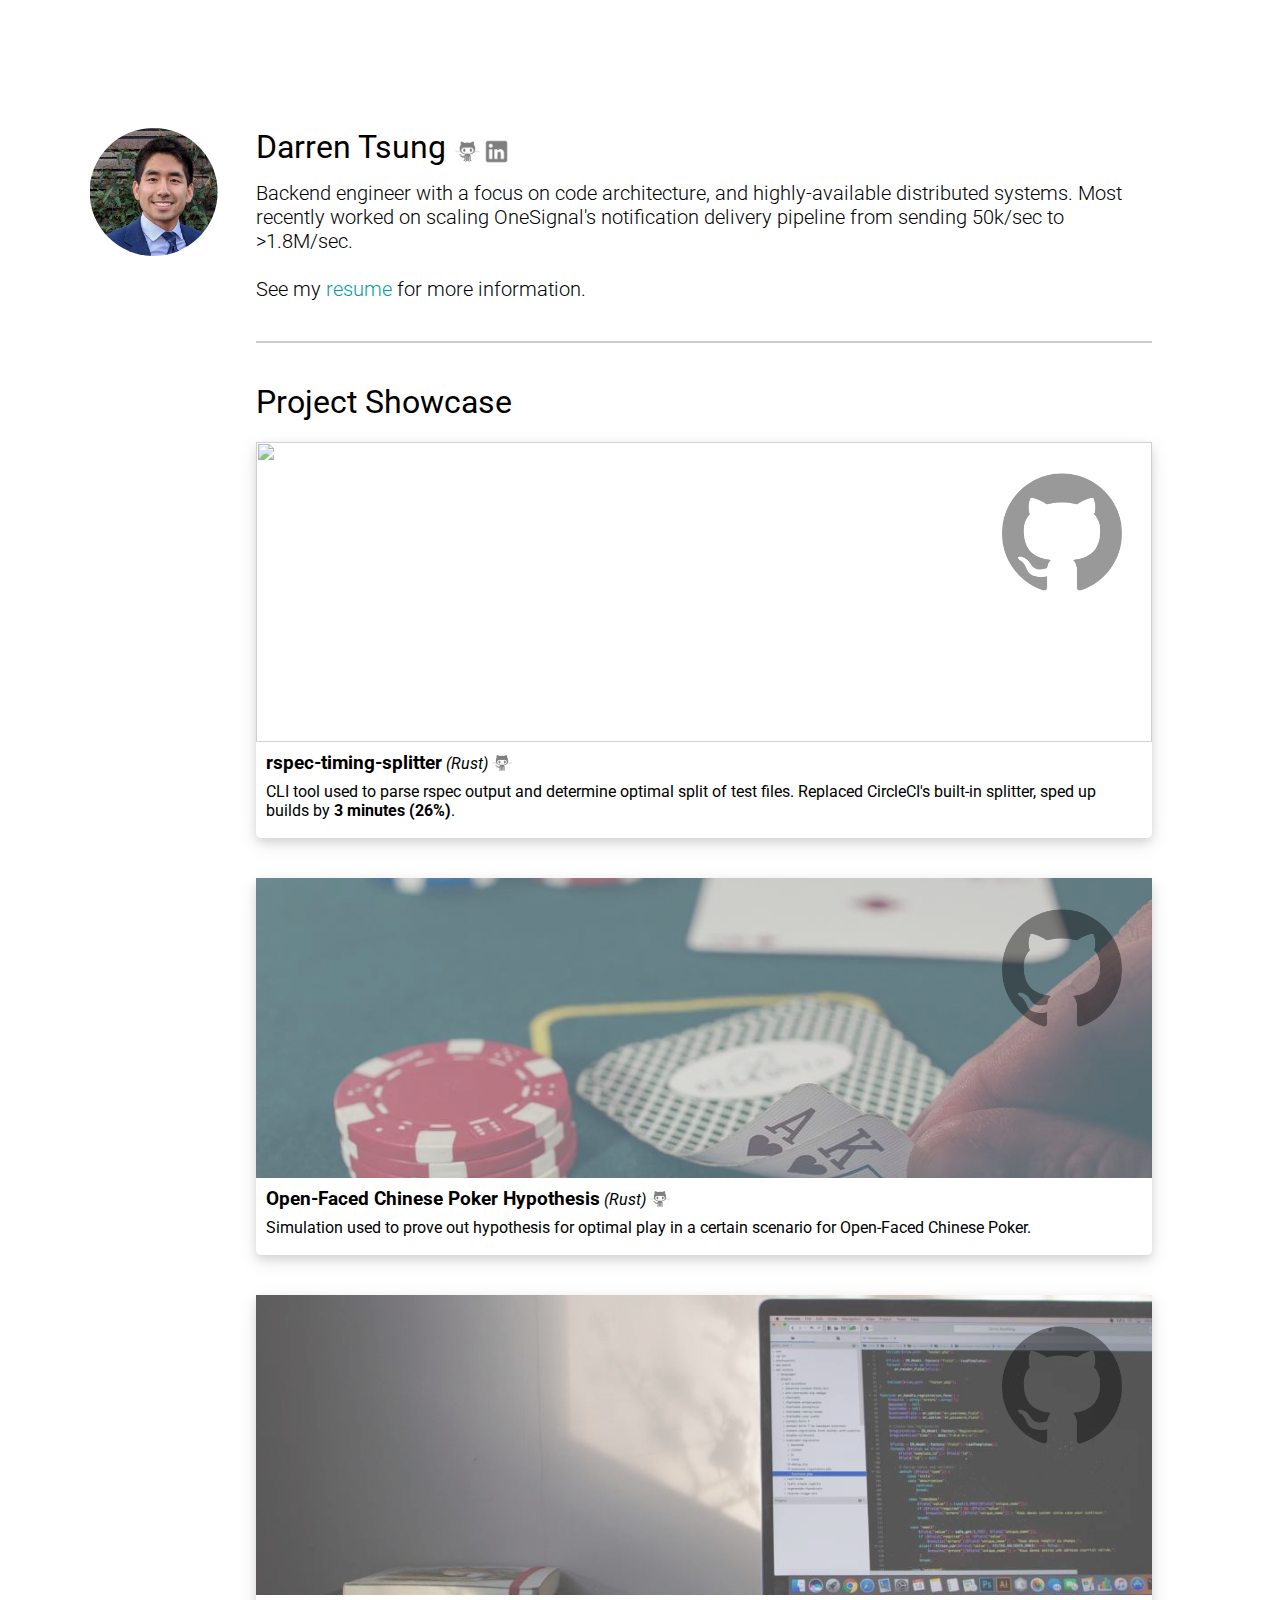
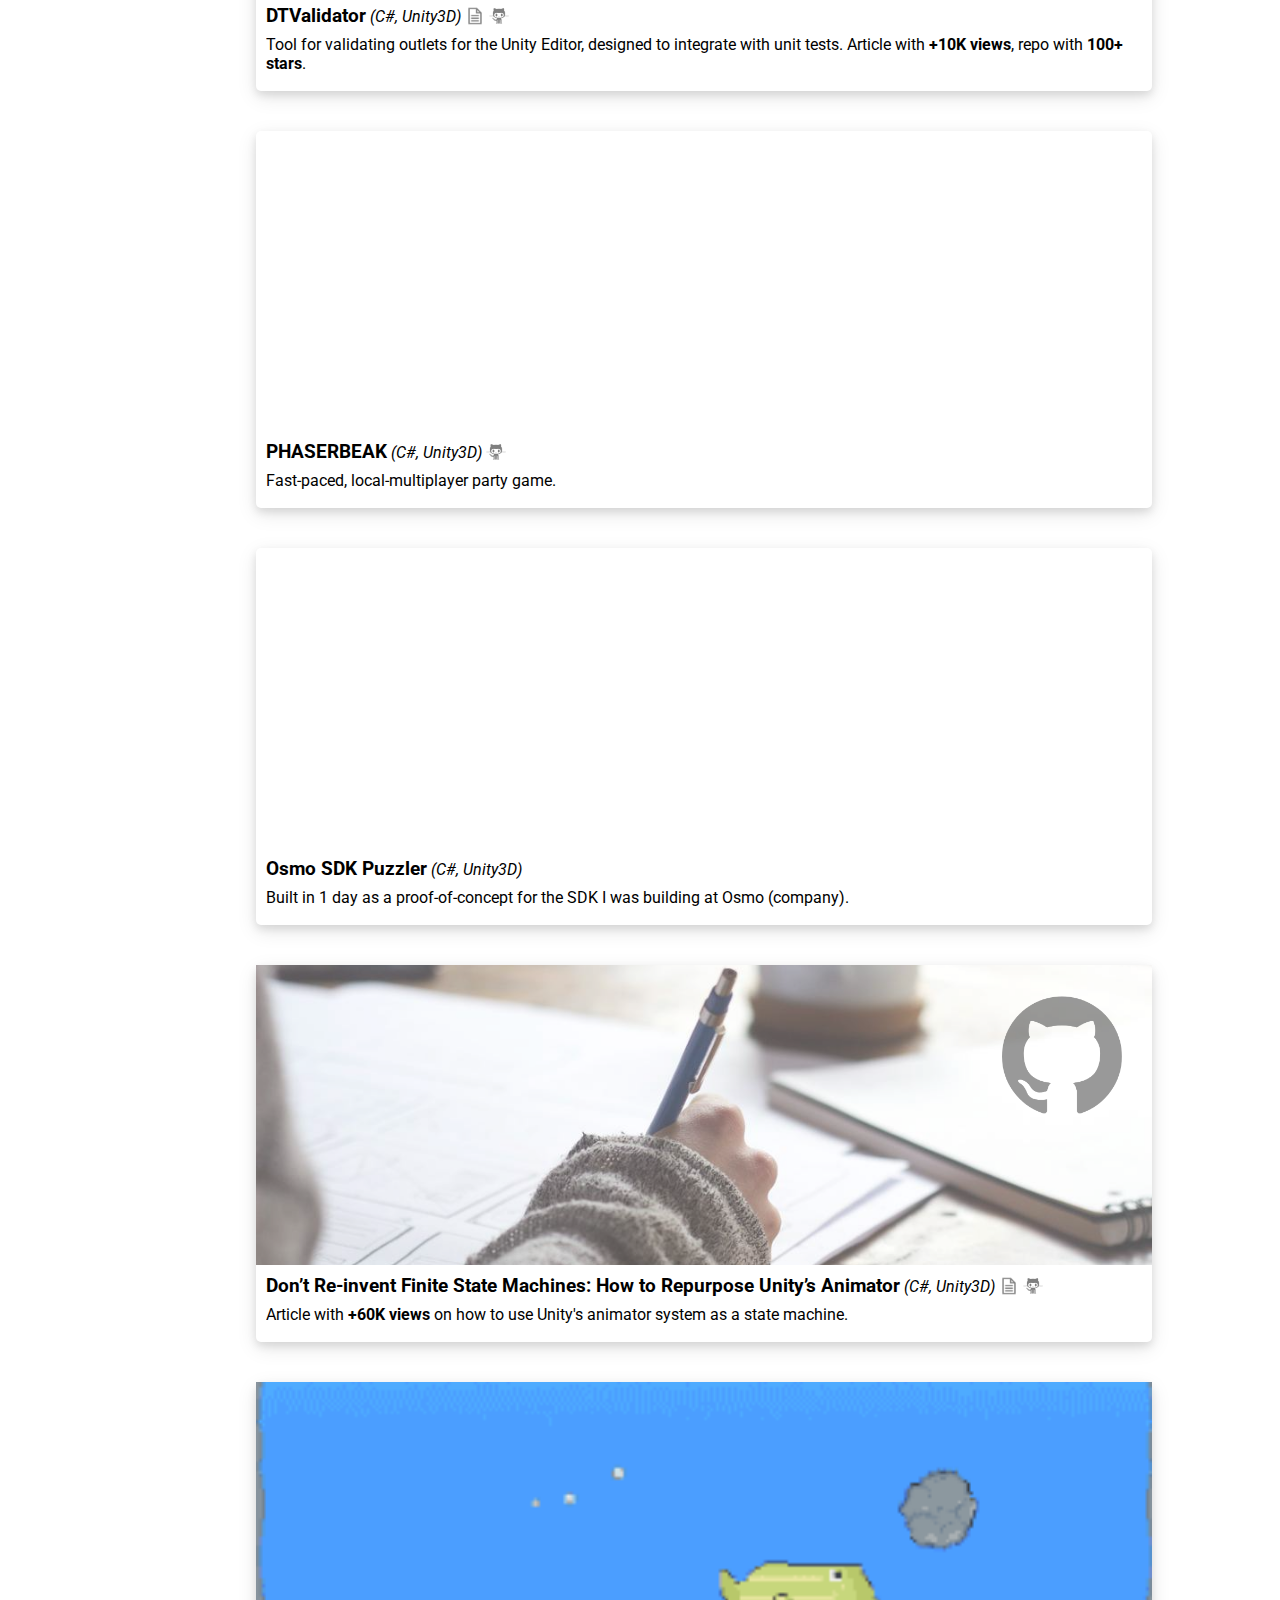
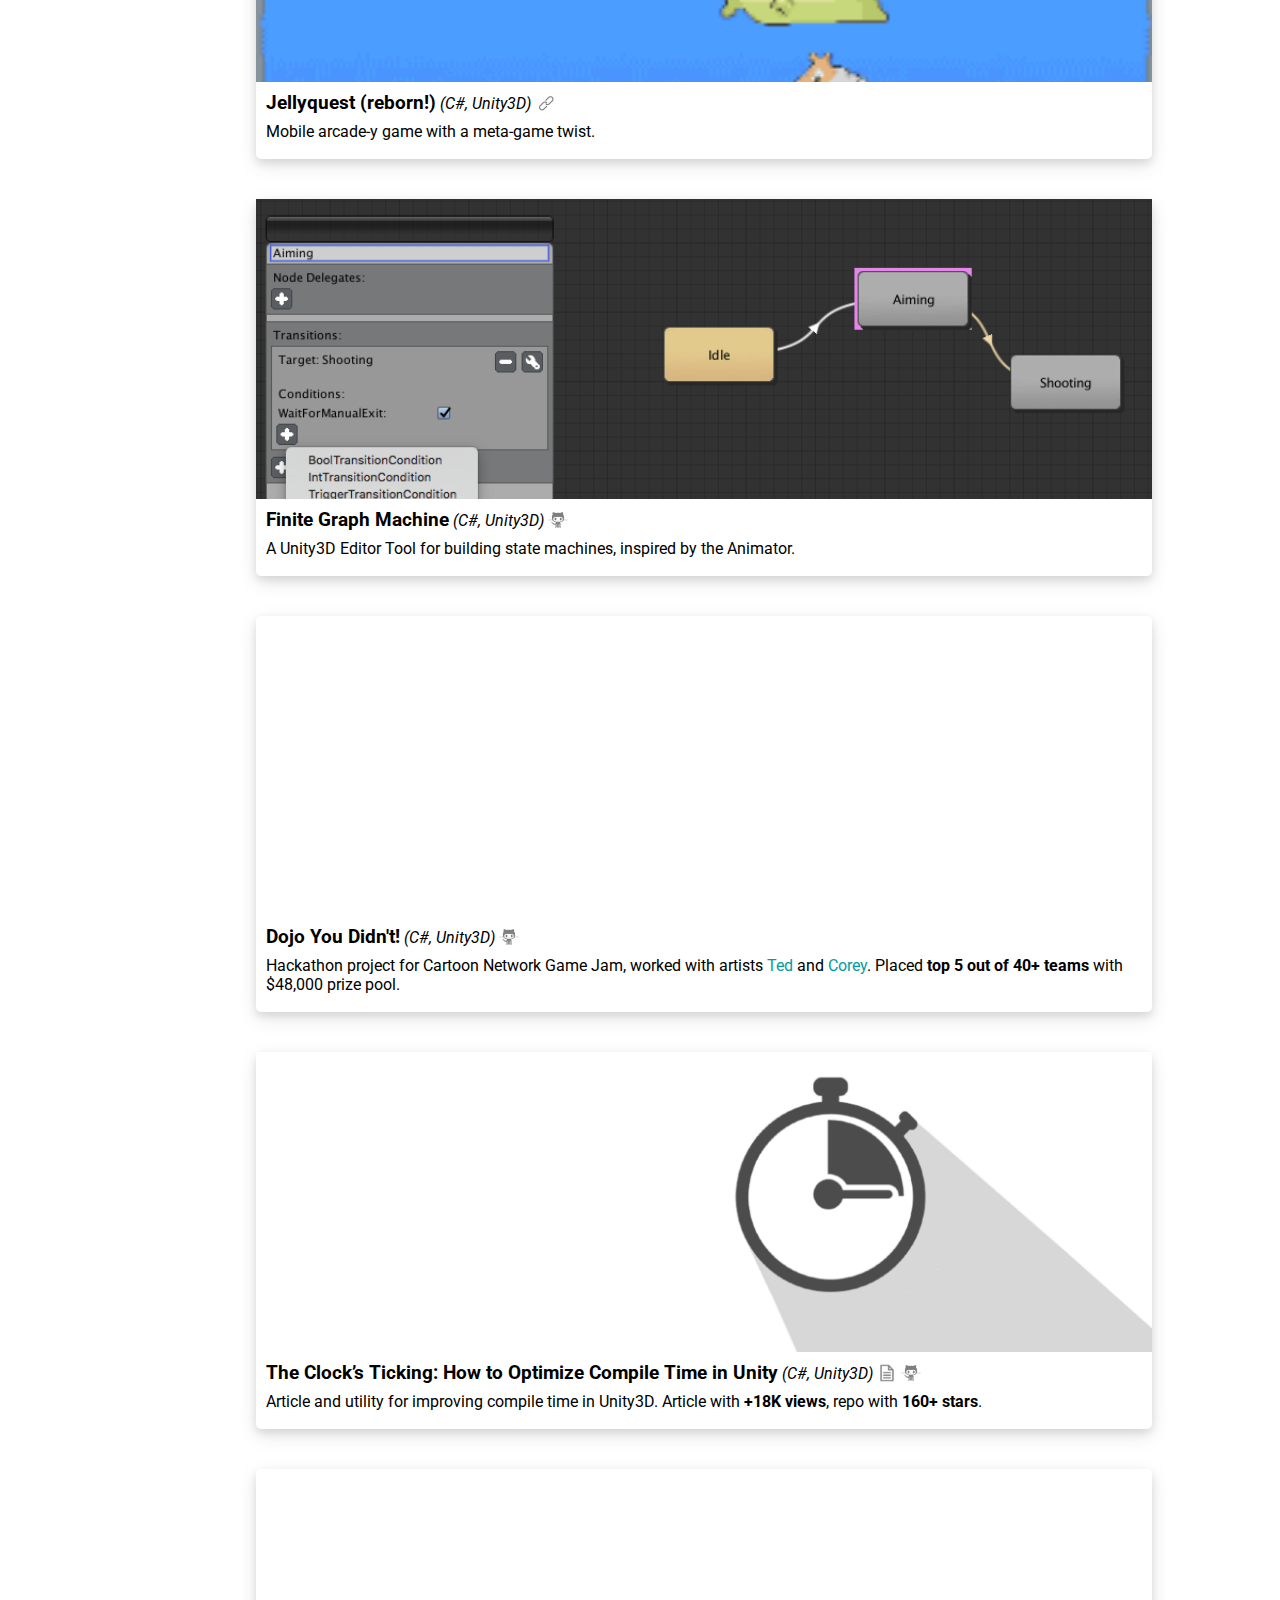
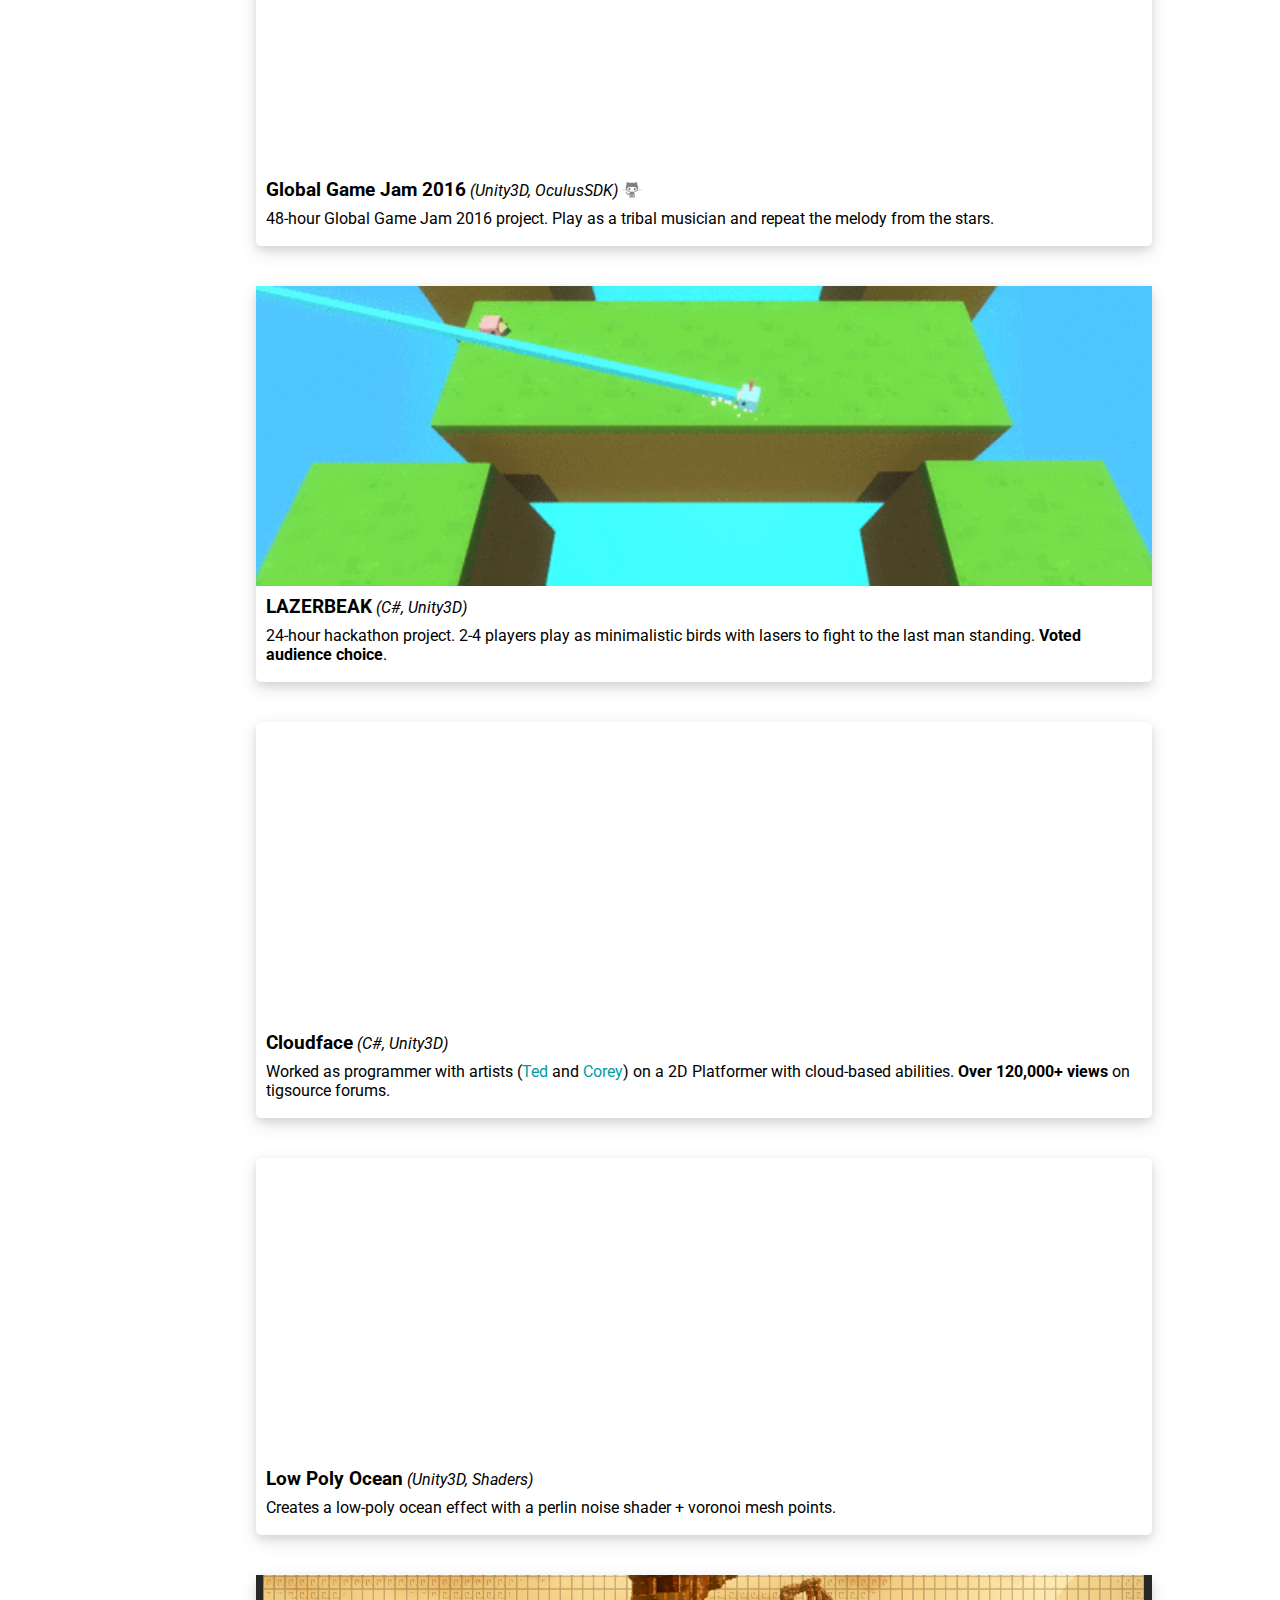
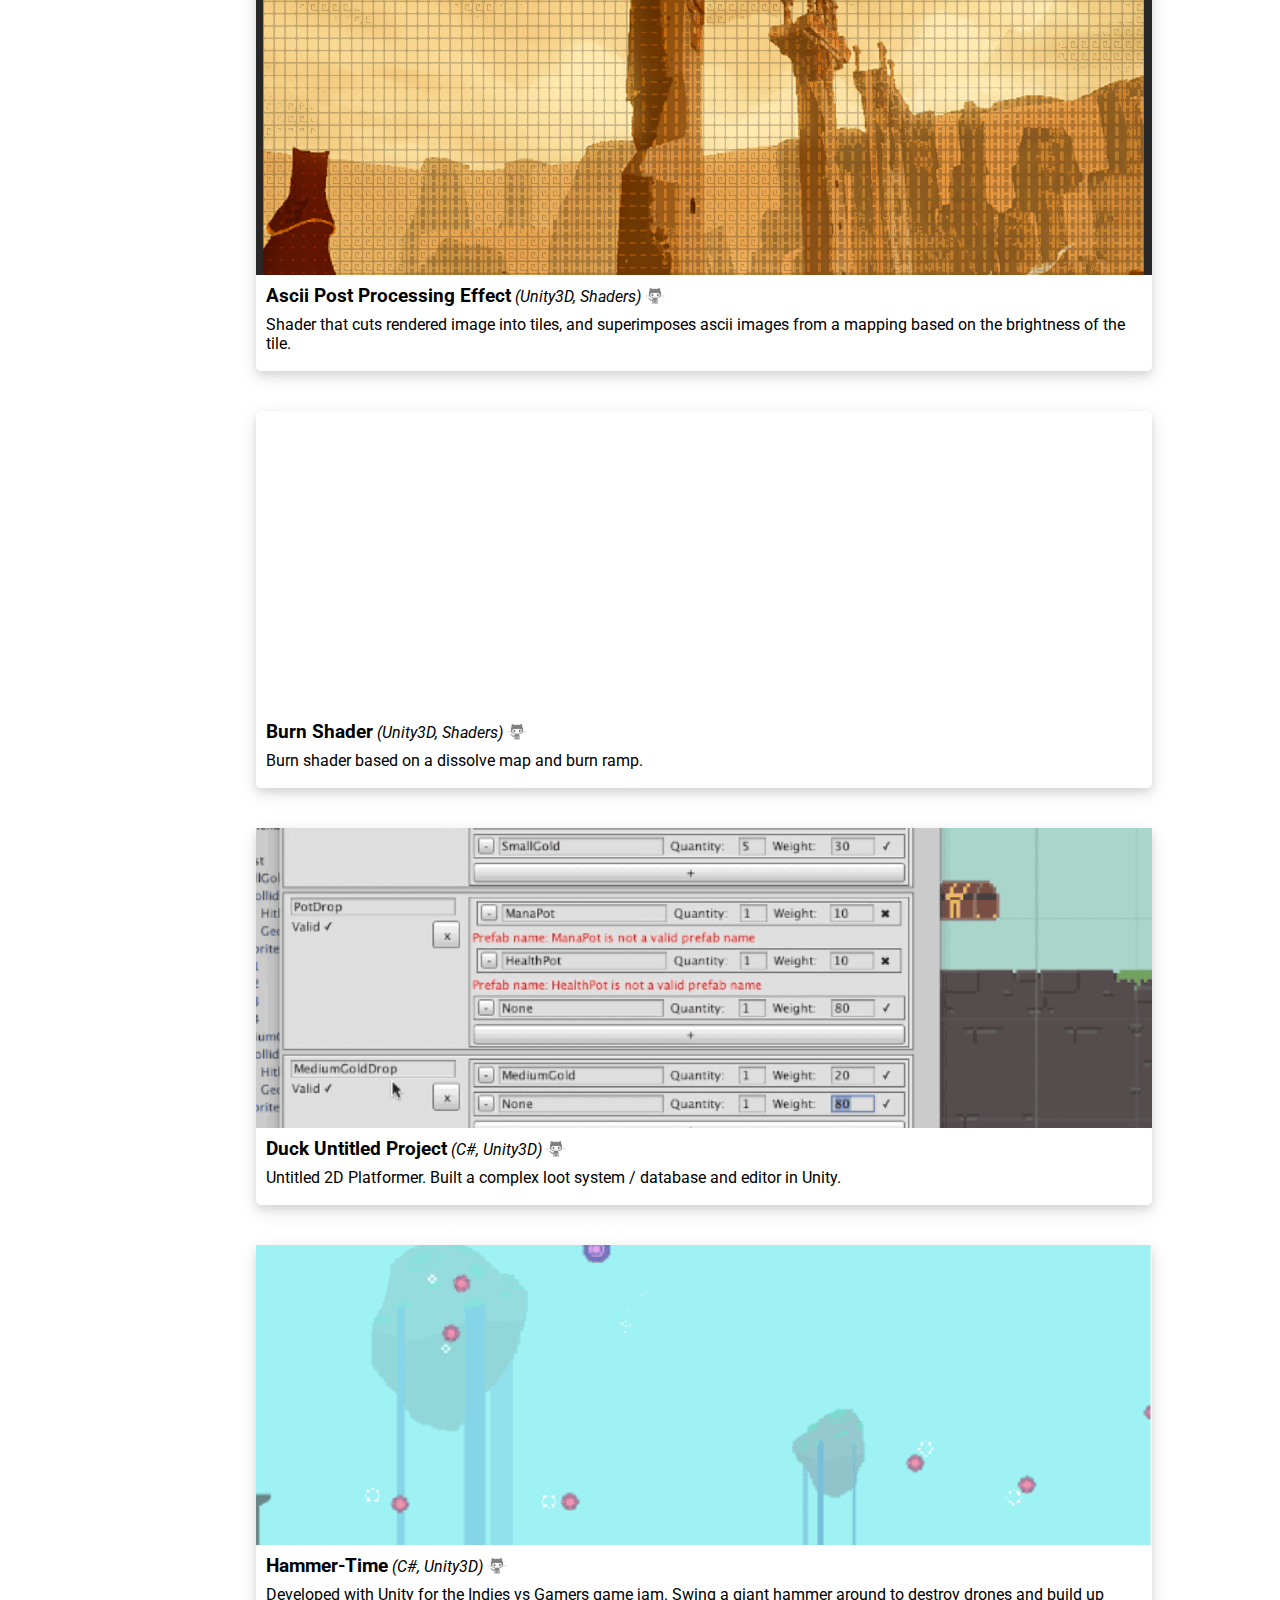
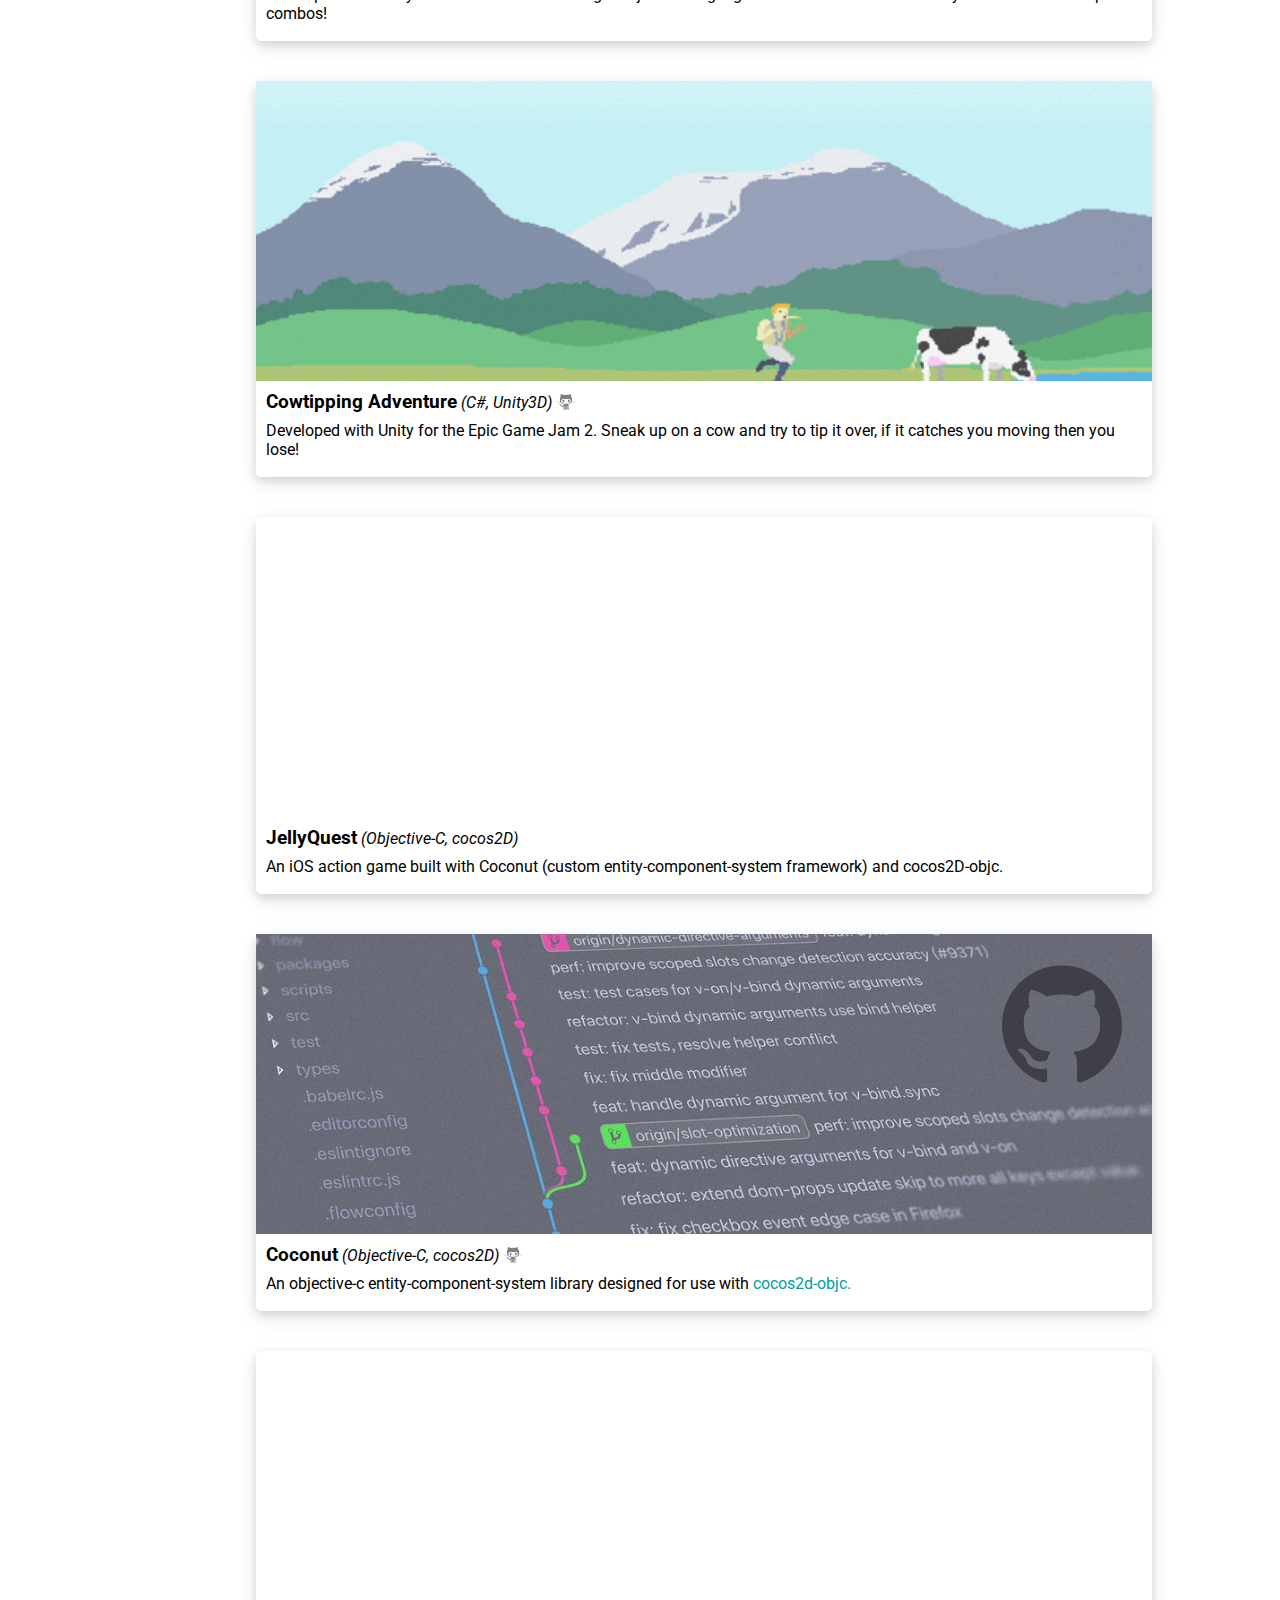
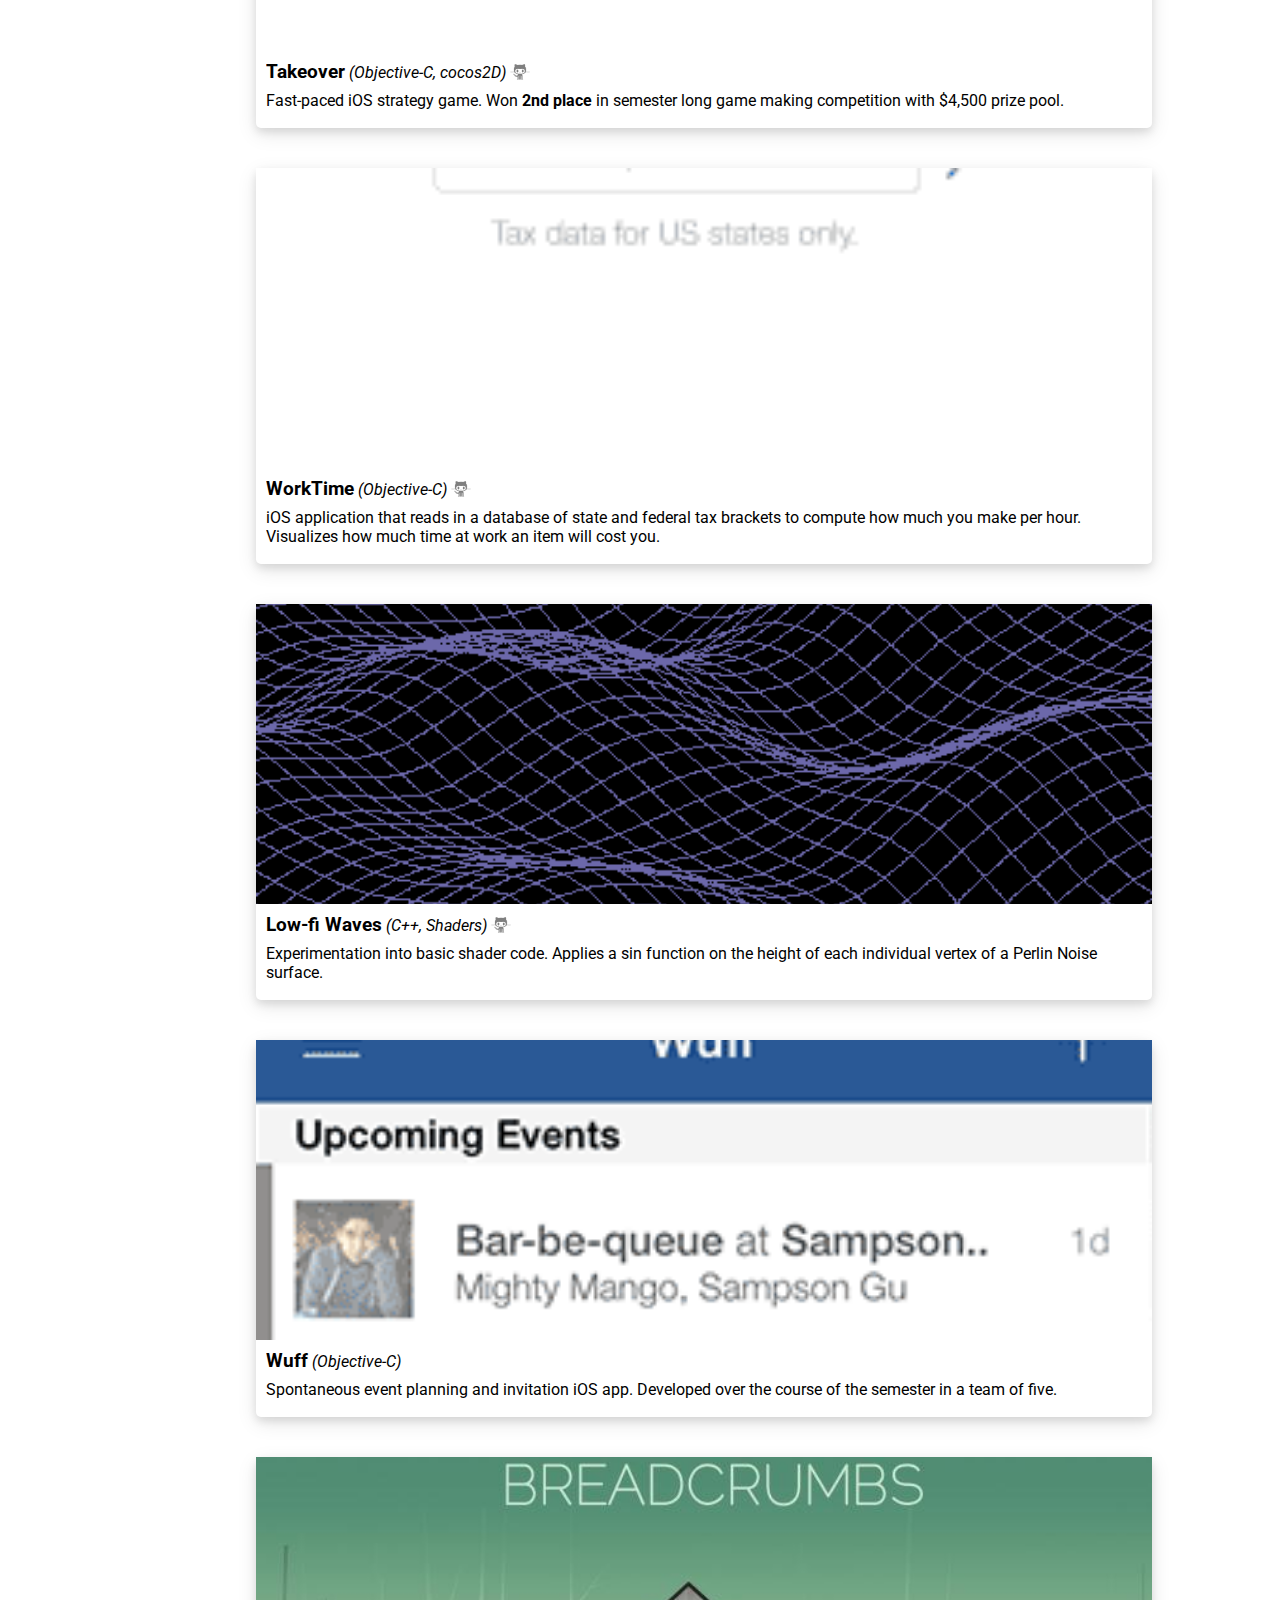
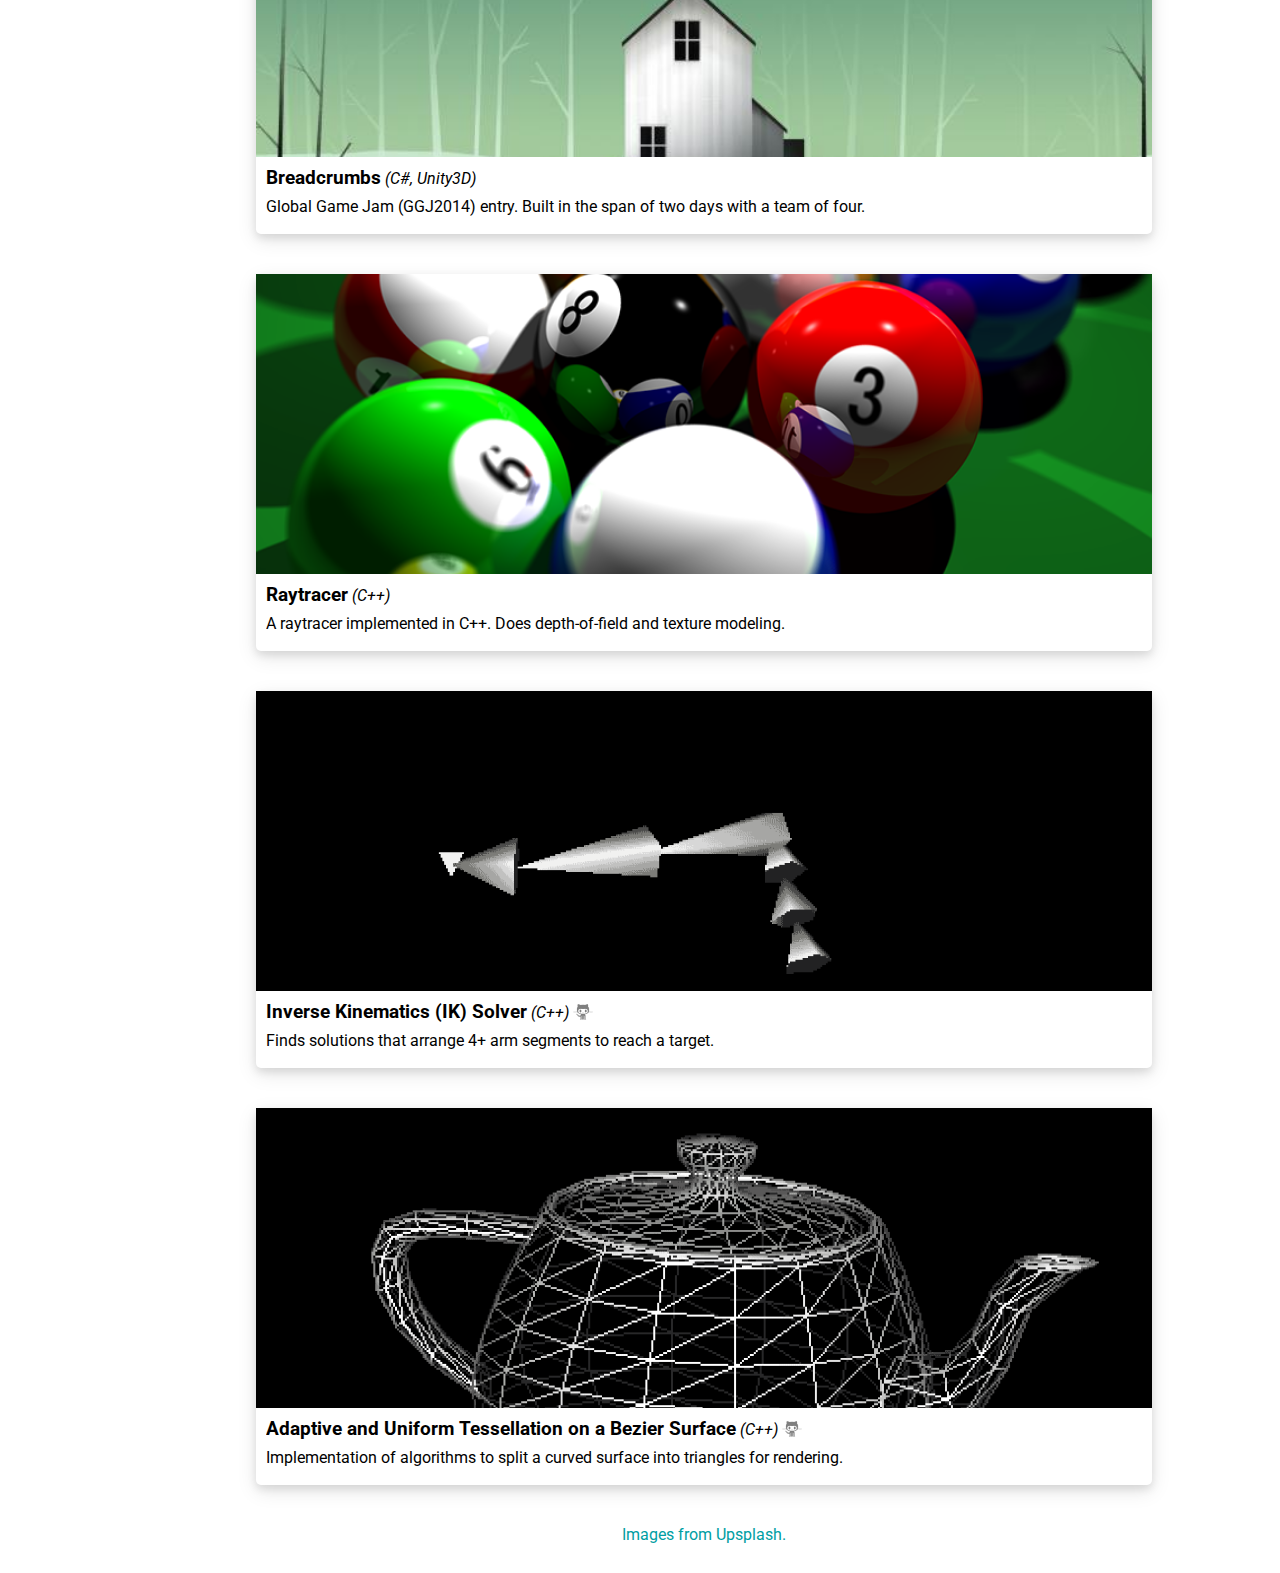
==== index.html @ 0dafdbf2 "Add favicon / tweaks" ====
<!DOCTYPE html>
<html>

<head>
  <title>Darren Tsung</title>
  <link href='http://fonts.googleapis.com/css?family=Roboto:300,400,300italic,500,700' rel='stylesheet' type='text/css'>
  <link href='main.css' rel='stylesheet' type='text/css'>
  <link rel="shortcut icon" type="image/png" href="./favicon.png" />
  <meta name="viewport" content="width=device-width, initial-scale=1">
  <style type="text/css">
    #projects {
      display: flex;
      flex-direction: row;
      flex-wrap: wrap;
      justify-content: space-between;
    }

    #projects li {
      margin-bottom: 40px;
      box-shadow: 0 4px 8px 0 rgba(0, 0, 0, 0.1), 0 6px 20px 0 rgba(0, 0, 0, 0.1);
      border: gray;
      border-radius: 5px;

      width: 48%;
      height: 410px;
    }

    .image {
      overflow: hidden;
      height: 300px;
    }

    .image video {
      height: 100%;
      width: 100%;
      object-fit: cover;
    }

    .image img {
      width: 100%;
      height: 100%;
      object-fit: cover;
    }

    .container {
      margin: 10px;
      height: 100px;
      overflow: hidden;
    }

    .container-title h1,
    h2,
    h3,
    i,
    img {
      display: inline;
      vertical-align: middle;
    }

    /* Hack since I don't understand how multichild selectors work above^ */
    .vertical-align-middle {
      vertical-align: middle;
    }

    #about-me p {
      font-size: 20px;
      margin-top: 15px;
      margin-bottom: 40px;
      font-weight: 300;
    }

    #about-me h1 {
      margin-right: 5px;
    }

    #about-me {
      border-bottom: 2px solid rgba(0, 0, 0, 0.2);
      margin-bottom: 40px;
    }

    .icon img {
      vertical-align: middle;
      height: 20px;
      transition: all 0.5s ease 0s;
      opacity: 0.5;
    }

    .icon img:hover {
      opacity: 0.8;
    }

    #attribution {
      height: 3em;
      text-align: center;
    }

    .upsplash-container {
      position: relative;
      height: 300px;
    }

    .upsplash {
      opacity: 0.7;
    }

    .upsplash-overlay {
      position: absolute;
      top: 30px;
      right: 30px;
      width: 120px;
      height: 120px;
      opacity: 0.4;
      background: url("./img/upsplash/overlay.png");
      background-size: cover;
    }

    @media screen and (max-width: 1300px) {
      #projects li {
        width: 100%;
        height: auto;
      }

      .container {
        height: auto;
        overflow: auto;
      }
    }
  </style>
</head>

<body>
  <script src="sidebar.js"></script>
</body>

<div class="center">
  <div id="about-me">
    <div class="container-title">
      <h1>Darren Tsung</h1>
      <a class="vertical-align-middle social-image" href="https://github.com/DarrenTsung"><img
          src="./img/social/github.png" alt="Github"></a>
      <a class="vertical-align-middle social-image" href="https://www.linkedin.com/in/dtsung/"><img
          src="./img/social/linkedin.png" alt="Linkedin"></a>
    </div>
    <p>
      Backend engineer with a focus on code architecture, and highly-available distributed systems. Most recently worked
      on
      scaling OneSignal's notification delivery pipeline from sending 50k/sec to >1.8M/sec.

      <br><br>
      See my <a href="res/darrentsung_resume.pdf">resume</a> for more information.
    </p>
  </div>
  <h1>Project Showcase</h1>
  <ul id="projects">
    <li>
      <div class="image">
        <div class="upsplash-container">
          <img class="upsplash" src="./img/upsplash/ruby-code.jpg">
          <div class="upsplash-overlay"></div>
        </div>
      </div>
      <div class="container">
        <div class="container-title">
          <h3>rspec-timing-splitter</h3>
          <i>(Rust)</i>
          <a class="icon" href="https://github.com/DarrenTsung/rspec-timing-splitter"><img
              src="./img/social/github.png"></a>
        </div>
        <p>
          CLI tool used to parse rspec output and determine optimal split of test files. Replaced
          CircleCI's built-in splitter, sped up builds by <b>3 minutes (26%)</b>.
        </p>
      </div>
    </li>
    <li>
      <div class="image">
        <div class="upsplash-container">
          <img class="upsplash" src="./img/upsplash/poker.jpg">
          <div class="upsplash-overlay"></div>
        </div>
      </div>
      <div class="container">
        <div class="container-title">
          <h3>Open-Faced Chinese Poker Hypothesis</h3>
          <i>(Rust)</i>
          <a class="icon" href="https://github.com/DarrenTsung/open-face-chinese-poker-full-house-hypothesis"><img
              src="./img/social/github.png"></a>
        </div>
        <p>
          Simulation used to prove out hypothesis for optimal play in a certain scenario for Open-Faced Chinese
          Poker.
        </p>
      </div>
    </li>
    <li>
      <div class="image">
        <div class="upsplash-container">
          <img class="upsplash" src="./img/upsplash/validator.jpg">
          <div class="upsplash-overlay"></div>
        </div>
      </div>
      <div class="container">
        <div class="container-title">
          <h3>DTValidator</h3>
          <i>(C#, Unity3D)</i>
          <a class="icon"
            href="https://medium.com/the-unity-developers-handbook/goodbye-missingreferenceexceptions-hello-automated-validation-in-unity-38bbb2fc7a1a"><img
              src="./img/icons/article.png"></a>
          <a class="icon" href="https://github.com/DarrenTsung/DTValidator"><img src="./img/social/github.png"></a>
        </div>
        <p>
          Tool for validating outlets for the Unity Editor, designed to integrate with unit tests. Article with
          <b>+10K
            views</b>, repo with <b>100+ stars</b>.
        </p>
      </div>
    </li>
    <li>
      <div class="image">
        <video loop="" muted="" webkit-playsinline="" autoplay=""
          poster="https://thumbs.gfycat.com/DesertedConcreteAlbacoretuna-mobile.jpg">Your
          browser does not
          support HTML5 video.
          <source src="https://thumbs.gfycat.com/DesertedConcreteAlbacoretuna-mobile.mp4" type="video/mp4"></video>
      </div>
      <div class="container">
        <div class="container-title">
          <h3>PHASERBEAK</h3>
          <i>(C#, Unity3D)</i>
          <a class="icon" href="https://github.com/DarrenTsung/laserbeak"><img src="./img/social/github.png"></a>
        </div>
        <p>
          Fast-paced, local-multiplayer party game.
        </p>
      </div>
    </li>
    <li>
      <div class="image">
        <video loop="" muted="" webkit-playsinline="" autoplay=""
          poster="https://thumbs.gfycat.com/LeanTestyAnnelida-mobile.jpg">Your browser does not
          support HTML5 video.
          <source src="https://thumbs.gfycat.com/LeanTestyAnnelida-mobile.mp4" type="video/mp4"></video>
      </div>
      <div class="container">
        <div class="container-title">
          <h3>Osmo SDK Puzzler</h3> <i>(C#, Unity3D)</i>
        </div>
        <p>
          Built in 1 day as a proof-of-concept for the SDK I was building at Osmo (company).
        </p>
      </div>
    </li>
    <li>
      <div class="image">
        <div class="upsplash-container">
          <img class="upsplash" src="./img/upsplash/finite-state-machines.jpg">
          <div class="upsplash-overlay"></div>
        </div>
      </div>
      <div class="container">
        <div class="container-title">
          <h3>Don’t Re-invent Finite State Machines: How to Repurpose Unity’s Animator</h3>
          <i>(C#, Unity3D)</i>
          <a class="icon"
            href="https://medium.com/the-unity-developers-handbook/dont-re-invent-finite-state-machines-how-to-repurpose-unity-s-animator-7c6c421e5785#.3s2tj6yo2"><img
              src="./img/icons/article.png"></a>
          <a class="icon" href="https://github.com/DarrenTsung/DTAnimatorStateMachine"><img
              src="./img/social/github.png"></a>
        </div>
        <p>
          Article with <b>+60K views</b> on how to use Unity's animator system as a state machine.
        </p>
      </div>
    </li>
    <li>
      <div class="image">
        <img src="./img/PufferReef-DodgingPuffers.gif" alt="Puffer Reef - Level Beginning" height=300px>
      </div>
      <div class="container">
        <div class="container-title">
          <h3>Jellyquest (reborn!)</h3>
          <i>(C#, Unity3D)</i>
          <a class="icon" href="https://forums.tigsource.com/index.php?topic=56606.0"><img
              src="./img/icons/link.png"></a>
        </div>
        <p>
          Mobile arcade-y game with a meta-game twist.
        </p>
      </div>
    </li>
    <li>
      <div class="image">
        <img src="./img/finite-graph-machine.png" alt="Finite Graph Machine">
      </div>
      <div class="container">
        <div class="container-title">
          <h3>Finite Graph Machine</h3>
          <i>(C#, Unity3D)</i>
          <a class="icon" href="https://github.com/DarrenTsung/finite-graph-machine"><img
              src="./img/social/github.png"></a>
        </div>
        <p>
          A Unity3D Editor Tool for building state machines, inspired by the Animator.
        </p>
      </div>
    </li>
    <li>
      <div class="image">
        <video loop="" muted="" webkit-playsinline="" autoplay=""
          poster="https://thumbs.gfycat.com/DesertedMiserlyCrane-mobile.jpg">Your browser does not support HTML5 video.
          <source src="https://thumbs.gfycat.com/DesertedMiserlyCrane-mobile.mp4" type="video/mp4"></video>
      </div>
      <div class="container">
        <div class="container-title">
          <h3>Dojo You Didn't!</h3>
          <i>(C#, Unity3D)</i>
          <a class="icon" href="https://github.com/DarrenTsung/cartoon-network-game-jam"><img
              src="./img/social/github.png"></a>
        </div>
        <p>
          Hackathon project for Cartoon Network Game Jam, worked with artists <a
            href="https://twitter.com/Tedwilson79">Ted</a> and <a href="https://twitter.com/siskavard">Corey</a>.
          Placed <b>top 5 out of 40+ teams</b> with $48,000 prize pool.
        </p>
      </div>
    </li>
    <li>
      <div class="image">
        <img class="upsplash" src="./img/compile-time-header.png">
      </div>
      <div class="container">
        <div class="container-title">
          <h3>The Clock’s Ticking: How to Optimize Compile Time in Unity</h3>
          <i>(C#, Unity3D)</i>
          <a class="icon"
            href="https://medium.com/the-unity-developers-handbook/the-clocks-ticking-how-to-optimize-compile-time-in-unity-45d1f200572b#.nfgr5620b"><img
              src="./img/icons/article.png"></a>
          <a class="icon" href="https://github.com/DarrenTsung/compile-time-tracker"><img
              src="./img/social/github.png"></a>
        </div>
        <p>
          Article and utility for improving compile time in Unity3D. Article with <b>+18K views</b>, repo with
          <b>160+
            stars</b>.
        </p>
      </div>
    </li>
    <li>
      <div class="image">
        <video loop="" muted="" webkit-playsinline="" autoplay=""
          poster="https://thumbs.gfycat.com/ImmaculatePettyClownanemonefish-mobile.jpg">Your browser does not support
          HTML5 video.
          <img src="./img/GGJ2016_VR_Gameplay1.gif" alt="GGJ2016 Gameplay 1">
      </div>
      <div class="container">
        <div class="container-title">
          <h3>Global Game Jam 2016</h3>
          <i>(Unity3D, OculusSDK)</i>
          <a class="icon" href="https://github.com/DarrenTsung/GGJ2016"><img src="./img/social/github.png"></a>
        </div>
        <p>
          48-hour Global Game Jam 2016 project. Play as a tribal musician and repeat the melody from the stars.
        </p>
      </div>
    </li>
    <li>
      <div class="image">
        <img src="./img/LAZERBEAK-demo-gameplay-gif-1.gif" alt="LAZERBEAK demo gameplay gif 1">
      </div>
      <div class="container">
        <div class="container-title">
          <h3>LAZERBEAK</h3>
          <i>(C#, Unity3D)</i>
        </div>
        <p>
          24-hour hackathon project. 2-4 players play as minimalistic birds with lasers to fight to the last man
          standing. <b>Voted audience choice</b>.
        </p>
      </div>
    </li>
    <li>
      <div class="image">
        <video loop="" muted="" webkit-playsinline="" autoplay=""
          poster="https://thumbs.gfycat.com/ScarceCommonFlicker-mobile.jpg">Your browser does not support HTML5 video.
          <source src="https://thumbs.gfycat.com/ScarceCommonFlicker-mobile.mp4" type="video/mp4"></video>
      </div>
      <div class="container">
        <div class="container-title">
          <h3>Cloudface</h3>
          <i>(C#, Unity3D)</i>
        </div>
        <p>
          Worked as programmer with artists (<a href="https://twitter.com/Tedwilson79">Ted</a> and <a
            href="https://twitter.com/siskavard">Corey</a>) on a 2D Platformer with cloud-based abilities. <b>Over
            120,000+ views</b> on tigsource forums.
        </p>
      </div>
    </li>
    <li>
      <div class="image">
        <video loop="" muted="" webkit-playsinline="" autoplay=""
          poster="https://thumbs.gfycat.com/VioletIncredibleCaracal-mobile.jpg">Your browser does not support HTML5
          video.
          <source src="https://thumbs.gfycat.com/VioletIncredibleCaracal-mobile.mp4" type="video/mp4"></video>
      </div>
      <div class="container">
        <div class="container-title">
          <h3>Low Poly Ocean</h3>
          <i>(Unity3D, Shaders)</i>
        </div>
        <p>
          Creates a low-poly ocean effect with a perlin noise shader + voronoi mesh points.
        </p>
      </div>
    </li>
    <li>
      <div class="image">
        <img src="./img/ascii-post-processing-effect.png" alt="Ascii Post Processing Effect">
      </div>
      <div class="container">
        <div class="container-title">
          <h3>Ascii Post Processing Effect</h3>
          <i>(Unity3D, Shaders)</i>
          <a class="icon" href="https://github.com/DarrenTsung/unity-ascii-post-processing-effect"><img
              src="./img/social/github.png"></a>
        </div>
        <p>
          Shader that cuts rendered image into tiles, and superimposes ascii images
          from a mapping based on the brightness of the tile.
        </p>
      </div>
    </li>
    <li>
      <div class="image">
        <video loop="" muted="" webkit-playsinline="" autoplay=""
          poster="https://thumbs.gfycat.com/DarkGlossyAntelope-mobile.jpg">Your browser does not support HTML5 video.
          <source src="https://thumbs.gfycat.com/DarkGlossyAntelope-mobile.mp4" type="video/mp4"></video>
      </div>
      <div class="container">
        <div class="container-title">
          <h3>Burn Shader</h3>
          <i>(Unity3D, Shaders)</i>
          <a class="icon" href="https://github.com/DarrenTsung/unity-burn-shader"><img
              src="./img/social/github.png"></a>
        </div>
        <p>
          Burn shader based on a dissolve map and burn ramp.
        </p>
      </div>
    </li>
    <li>
      <div class="image">
        <img src="./img/duck-project-loot-system.gif" alt="Duck Project Loot System Gif">
      </div>
      <div class="container">
        <div class="container-title">
          <h3>Duck Untitled Project</h3>
          <i>(C#, Unity3D)</i>
          <a class="icon" href="https://github.com/DarrenTsung/duckproject"><img src="./img/social/github.png"></a>
        </div>
        <p>
          Untitled 2D Platformer. Built a complex loot system / database and editor in Unity.
        </p>
      </div>
    </li>
    <li>
      <div class="image">
        <img width="600" height="336" src="./img/hammer-time-gameplay-gif-2.gif" alt="Hammer-Time gameplay gif 1">
      </div>
      <div class="container">
        <div class="container-title">
          <h3>Hammer-Time</h3>
          <i>(C#, Unity3D)</i>
          <a class="icon" href="https://github.com/DarrenTsung/indies-vs-gamers"><img src="./img/social/github.png"></a>
        </div>
        <p>
          Developed with Unity for the Indies vs Gamers game jam. Swing a giant hammer
          around to destroy drones and build up combos!
        </p>
      </div>
    </li>
    <li>
      <div class="image">
        <img src="./img/cowtipping-adventure-gif-1.gif" alt="Cowtipping Adventure gameplay gif 1">
      </div>
      <div class="container">
        <div class="container-title">
          <h3>Cowtipping Adventure</h3>
          <i>(C#, Unity3D)</i>
          <a class="icon" href="https://github.com/DarrenTsung/epic-game-jam-2"><img src="./img/social/github.png"></a>
        </div>
        <p>
          Developed with Unity for the Epic Game Jam 2. Sneak up on a cow and try to tip it over, if it catches you
          moving then you lose!
        </p>
      </div>
    </li>
    <li>
      <div class="image">
        <video loop="" muted="" webkit-playsinline="" autoplay=""
          poster="https://thumbs.gfycat.com/GiantFittingJapanesebeetle-mobile.jpg">Your browser does not support
          HTML5
          video.
          <source src="https://thumbs.gfycat.com/GiantFittingJapanesebeetle-mobile.mp4" type="video/mp4"></video>
      </div>
      <div class="container">
        <div class="container-title">
          <h3>JellyQuest</h3>
          <i>(Objective-C, cocos2D)</i>
        </div>
        <p>
          An iOS action game built with Coconut (custom entity-component-system framework) and cocos2D-objc.
        </p>
      </div>
    </li>
    <li>
      <div class="image">
        <div class="upsplash-container">
          <img class="upsplash" src="./img/upsplash/coconut.jpg">
          <div class="upsplash-overlay"></div>
        </div>
      </div>
      <div class="container">
        <div class="container-title">
          <h3>Coconut</h3>
          <i>(Objective-C, cocos2D)</i>
          <a class="icon" href="https://github.com/DarrenTsung/Coconut"><img src="./img/social/github.png"></a>
        </div>
        <p>
          An objective-c entity-component-system library designed for use with <a
            href="http://www.cocos2d.org/#cocos2dobjc">cocos2d-objc.</a>
        </p>
      </div>
    </li>
    <li>
      <div class="image">
        <video loop="" muted="" webkit-playsinline="" autoplay=""
          poster="https://thumbs.gfycat.com/ImprobableCoolHorse-mobile.jpg">Your browser does not support HTML5
          video.
          <source src="https://thumbs.gfycat.com/ImprobableCoolHorse-mobile.mp4" type="video/mp4"></video>
      </div>
      <div class="container">
        <div class="container-title">
          <h3>Takeover</h3>
          <i>(Objective-C, cocos2D)</i>
          <a class="icon" href="https://github.com/DarrenTsung/take-over"><img src="./img/social/github.png"></a>
        </div>
        <p>
          Fast-paced iOS strategy game. Won <b>2nd place</b> in semester long game making competition with $4,500
          prize pool.
        </p>
      </div>
    </li>
    <li>
      <div class="image">
        <img src="./img/worktime-gif-1-resized.gif" alt="Worktime gif 1">
      </div>
      <div class="container">
        <div class="container-title">
          <h3>WorkTime</h3>
          <i>(Objective-C)</i>
          <a class="icon" href="https://github.com/DarrenTsung/WorkTime"><img src="./img/social/github.png"></a>
        </div>
        <p>
          iOS application that reads in a database of state and federal tax brackets to compute how much you make
          per
          hour. Visualizes how much time at work an item will cost you.
        </p>
      </div>
    </li>
    <li>
      <div class="image">
        <img src="./img/perlin-noise-gif-1.gif" alt="Perlin-noise gif 1">
      </div>
      <div class="container">
        <div class="container-title">
          <h3>Low-fi Waves</h3>
          <i>(C++, Shaders)</i>
          <a class="icon" href="https://github.com/DarrenTsung/ocean-breeze"><img src="./img/social/github.png"></a>
        </div>
        <p>
          Experimentation into basic shader code. Applies a sin function on the height of each individual vertex of
          a
          Perlin Noise surface.
        </p>
      </div>
    </li>
    <li>
      <div class="image">
        <img src="./img/wuff-gif-1.gif" alt="Wuff gif 1">
      </div>
      <div class="container">
        <div class="container-title">
          <h3>Wuff</h3>
          <i>(Objective-C)</i>
        </div>
        <p>
          Spontaneous event planning and invitation iOS app. Developed over the course of the semester in a team of
          five.
        </p>
      </div>
    </li>
    <li>
      <div class="image">
        <img src="./img/breadcrumbs_screenshot-1.jpg" alt="Breadcrumbs screenshot 1">
      </div>
      <div class="container">
        <div class="container-title">
          <h3>Breadcrumbs</h3>
          <i>(C#, Unity3D)</i>
        </div>
        <p>
          Global Game Jam (GGJ2014) entry. Built in the span of two days with a team of four.
        </p>
      </div>
    </li>
    <li>
      <div class="image">
        <img src="./img/raytracer-screenshot-1.png" alt="Raytracer screenshot 1">
      </div>
      <div class="container">
        <div class="container-title">
          <h3>Raytracer</h3>
          <i>(C++)</i>
        </div>
        <p>
          A raytracer implemented in C++. Does depth-of-field and texture modeling.
        </p>
      </div>
    </li>
    <li>
      <div class="image">
        <img src="./img/inverse-kinematics-gif-1.gif" alt="Inverse-Kinematics gif 1" height="400px" width="400px">
      </div>
      <div class="container">
        <div class="container-title">
          <h3>Inverse Kinematics (IK) Solver</h3>
          <i>(C++)</i>
          <a class="icon" href="https://github.com/DarrenTsung/inverse-kinematics"><img
              src="./img/social/github.png"></a>
        </div>
        <p>
          Finds solutions that arrange 4+ arm segments to reach a target.
        </p>
      </div>
    </li>
    <li>
      <div class="image">
        <img src="./img/Beizer-surfaces-gif-1.gif" alt="Bezier-surfaces gif 1" height="400px" width="400px">
      </div>
      <div class="container">
        <div class="container-title">
          <h3>Adaptive and Uniform Tessellation on a Bezier Surface</h3>
          <i>(C++)</i>
          <a class="icon" href="https://github.com/DarrenTsung/bezier-surfaces"><img src="./img/social/github.png"></a>
        </div>
        <p>
          Implementation of algorithms to split a curved surface into triangles for rendering.
        </p>
      </div>
      <p>
      </p>
    </li>
  </ul>

  <div id="attribution">
    <a href="attribution.html">Images from Upsplash.</a>
  </div>
</div>
</body>

</html>
---- main.css ----
body, html {
  margin: 0px;
  padding: 0px;
  font-family: "Roboto", sans-serif;
}

.sidebar-title {
  color:#000;
  margin-top: 10px;
  margin-bottom: 3px;
  font-size: 20px;
}

.sidebar-subtitle {
  margin-top: 0px;
  margin-bottom: 20px;
  font-size: 14px;
}

h1 {
  font-weight: 400;
}

#profile-pic {
  width: 10vw;
  height: 10vw;
  clip-path: circle(5vw at center);
}

h3 {
  margin-block-start: 0.5em;
  margin-block-end: 0.5em;
}

p {
  margin-block-start: 0.5em;
  margin-block-end: 0.5em;
}

ul {
  list-style-type: none;
  padding: 0px;
  margin: 0px;
}

a:link, a:visited {
  color:#009ea3;
  text-decoration: none;
}

.sidebar-list li {
  margin-top: 2px;
}

.sidebar {
  margin-top: 0px;
  width: 17vw;
  float: left;
  text-align: right;
}

.main {
  margin-left:30vw;
}

.center {
  margin-top: 10vw;
  margin-left: 20vw;
  width: 70%;
}

.social-image {
  width: 28px;
  height: 28px;
  transition: all 0.5s ease 0s;
  opacity: 0.5;
}

.social-image img {
  padding-top: 8px;
  width: 25px;
  height: 25px;
}

.social-image:hover {
  opacity:0.8;
}
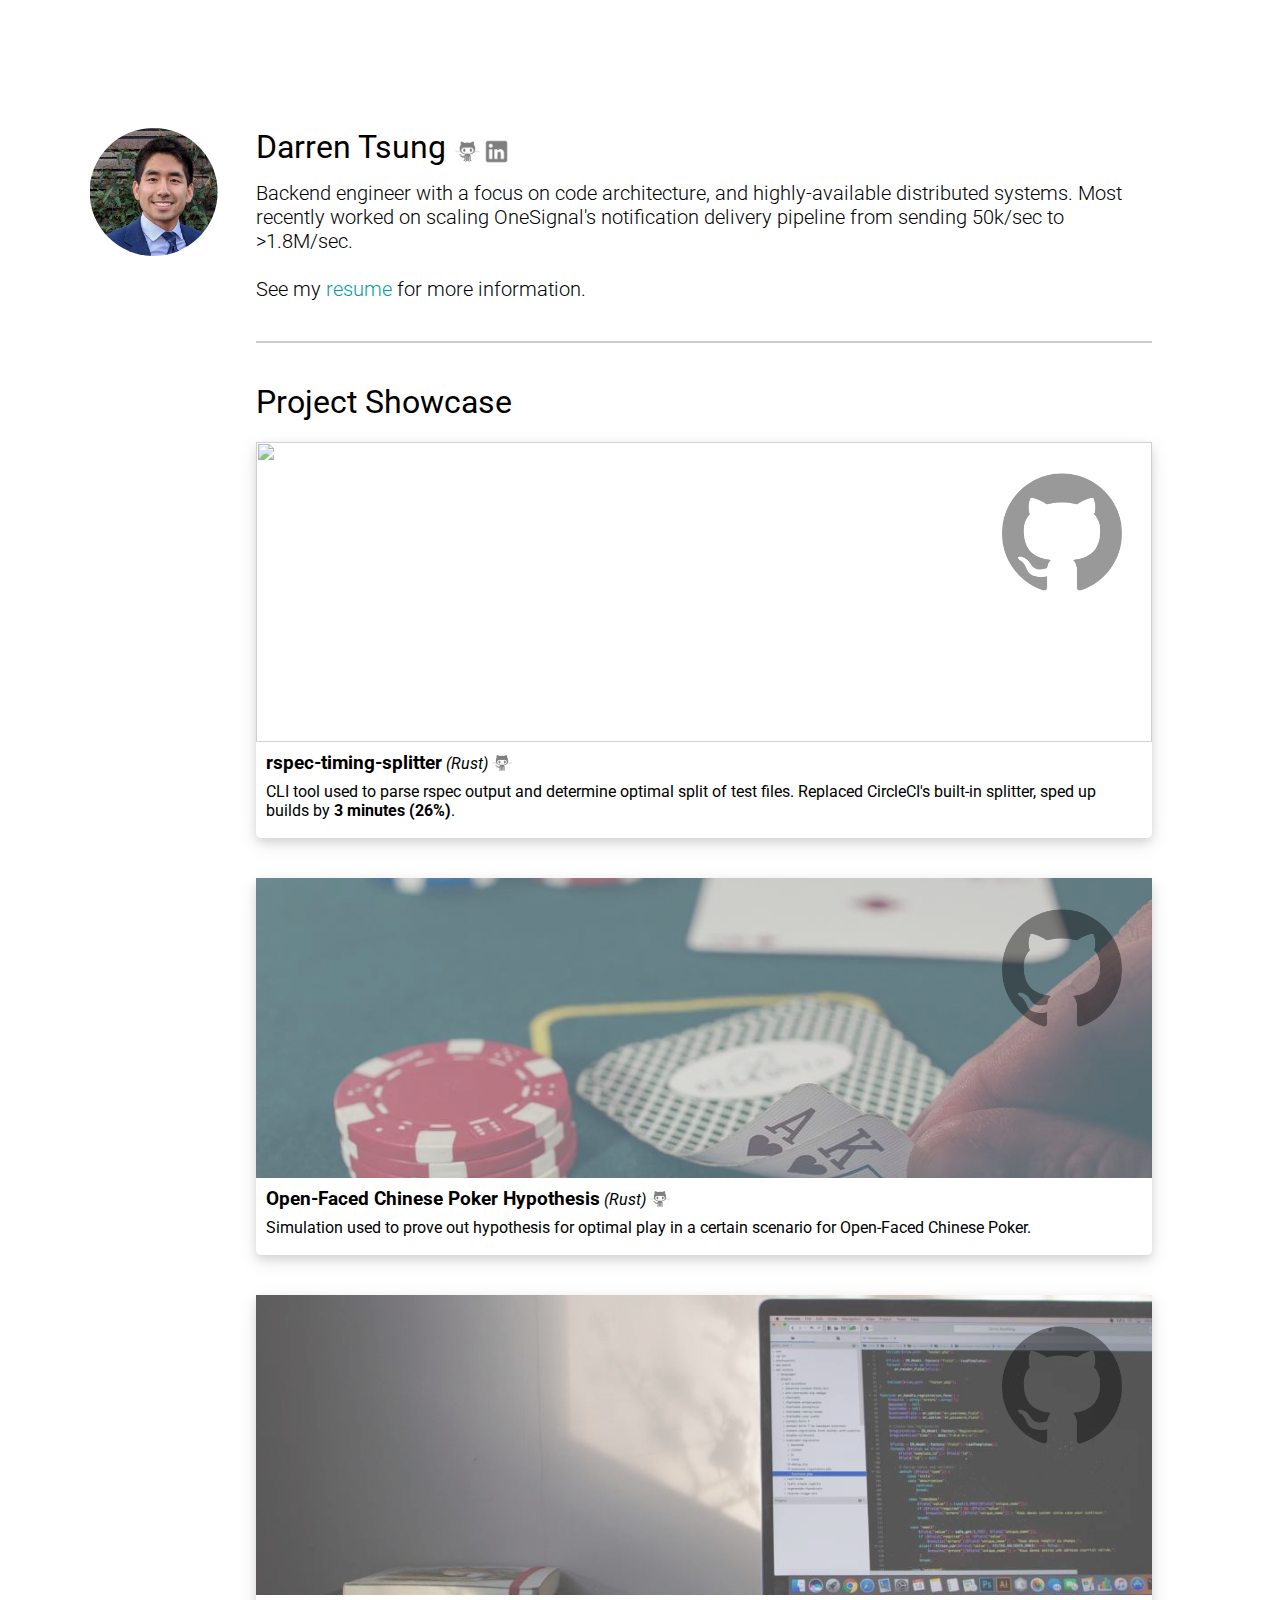
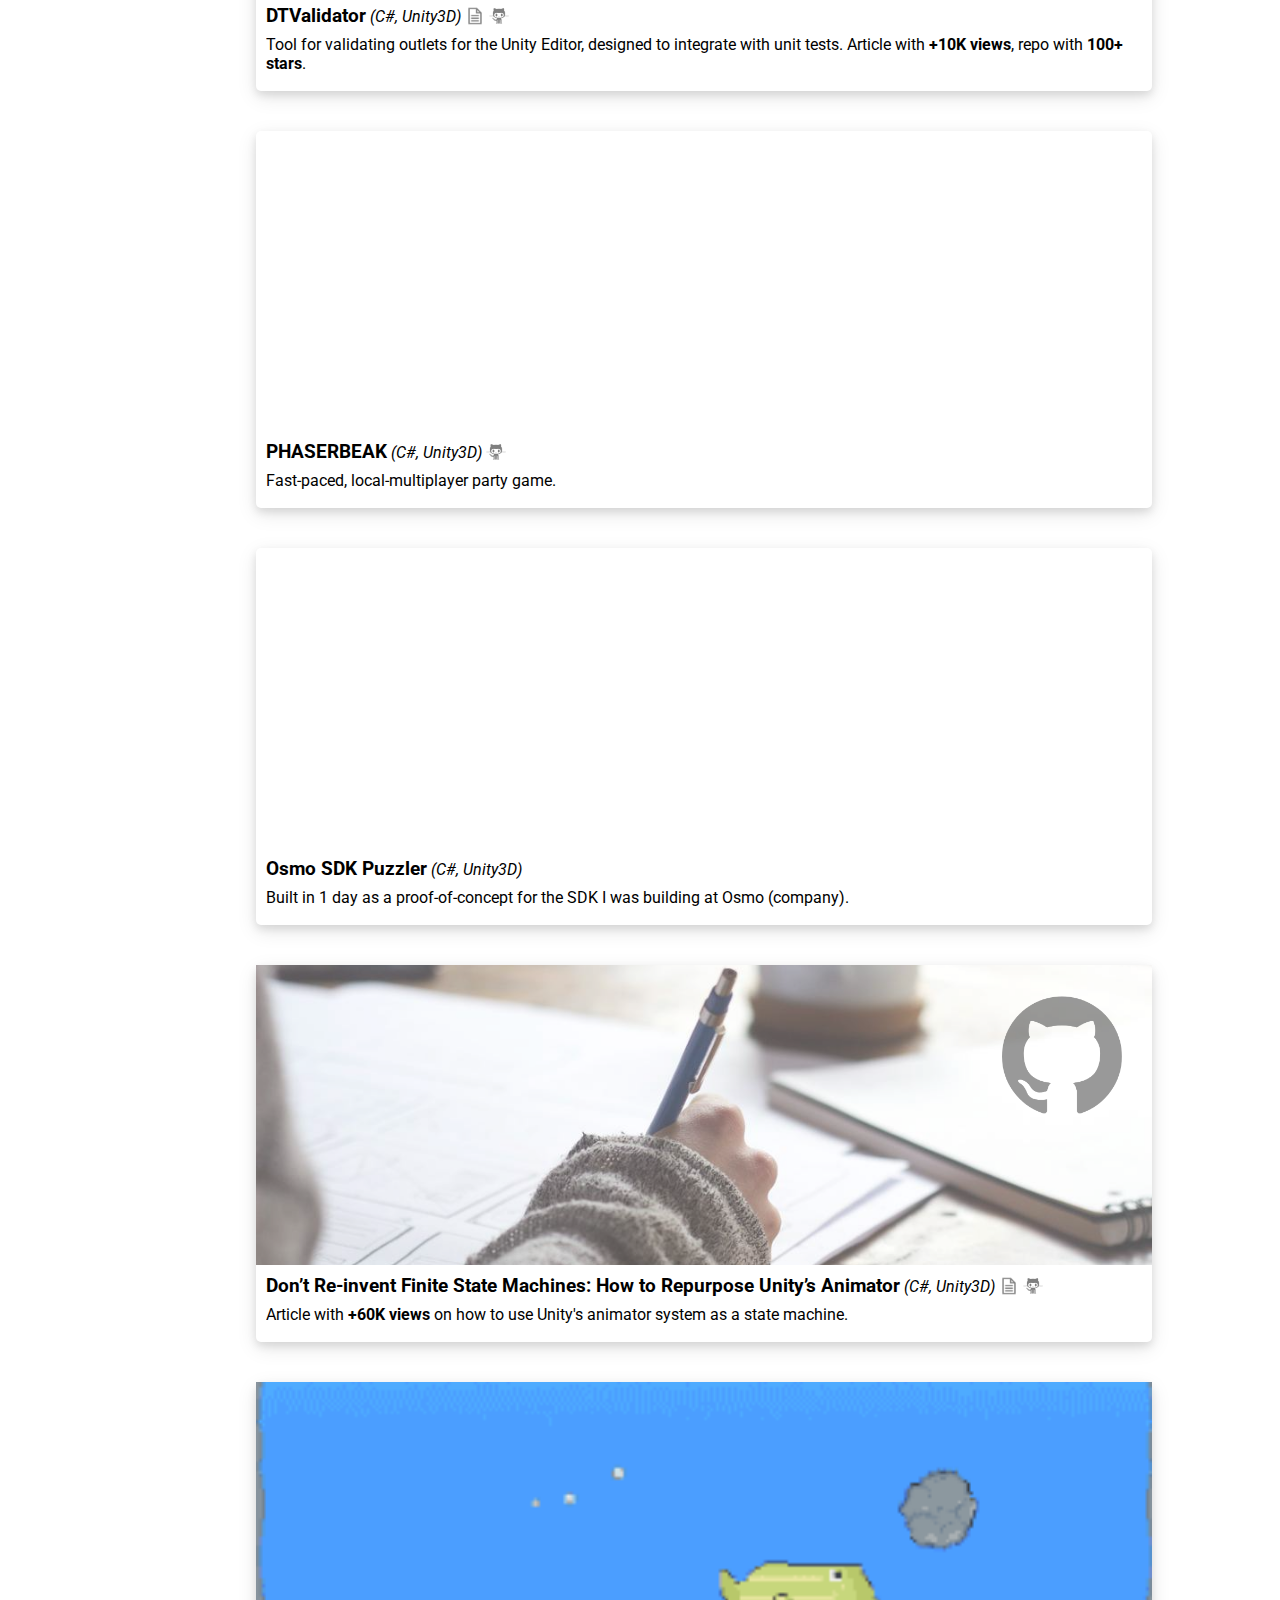
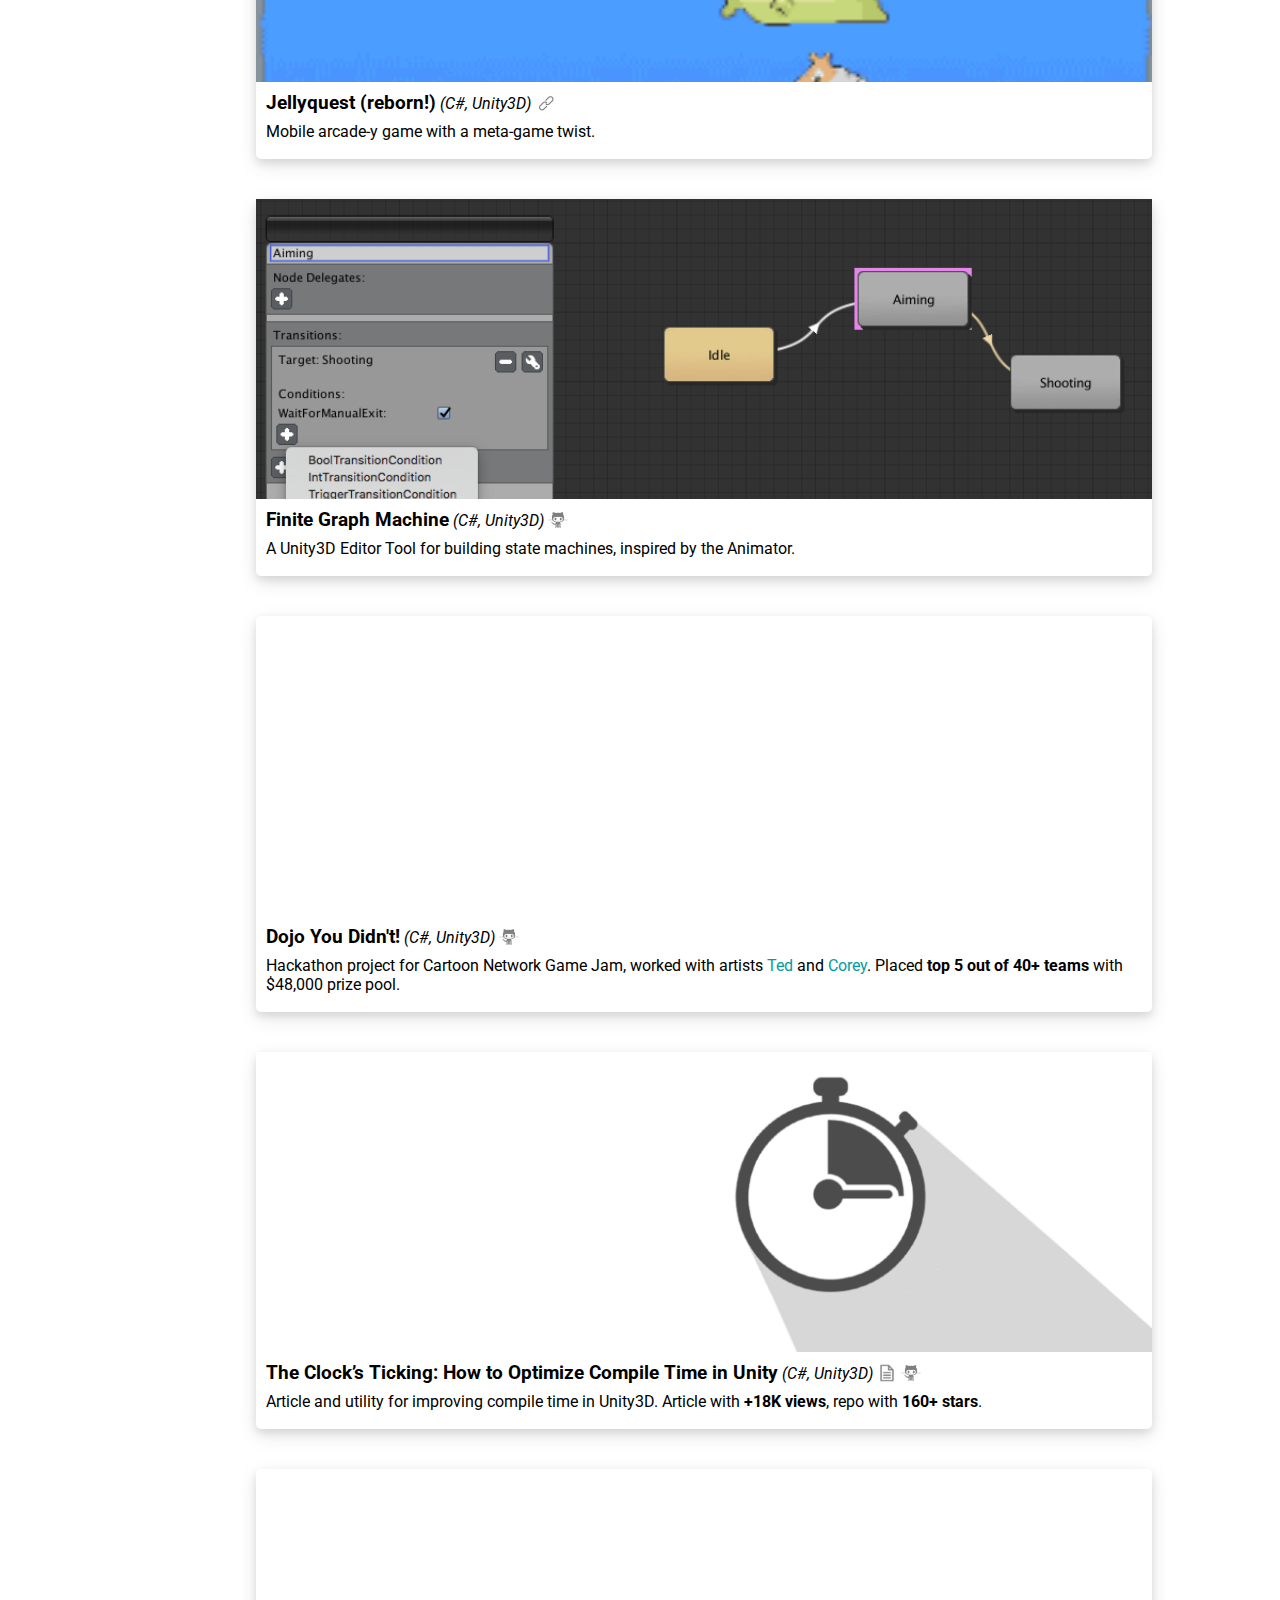
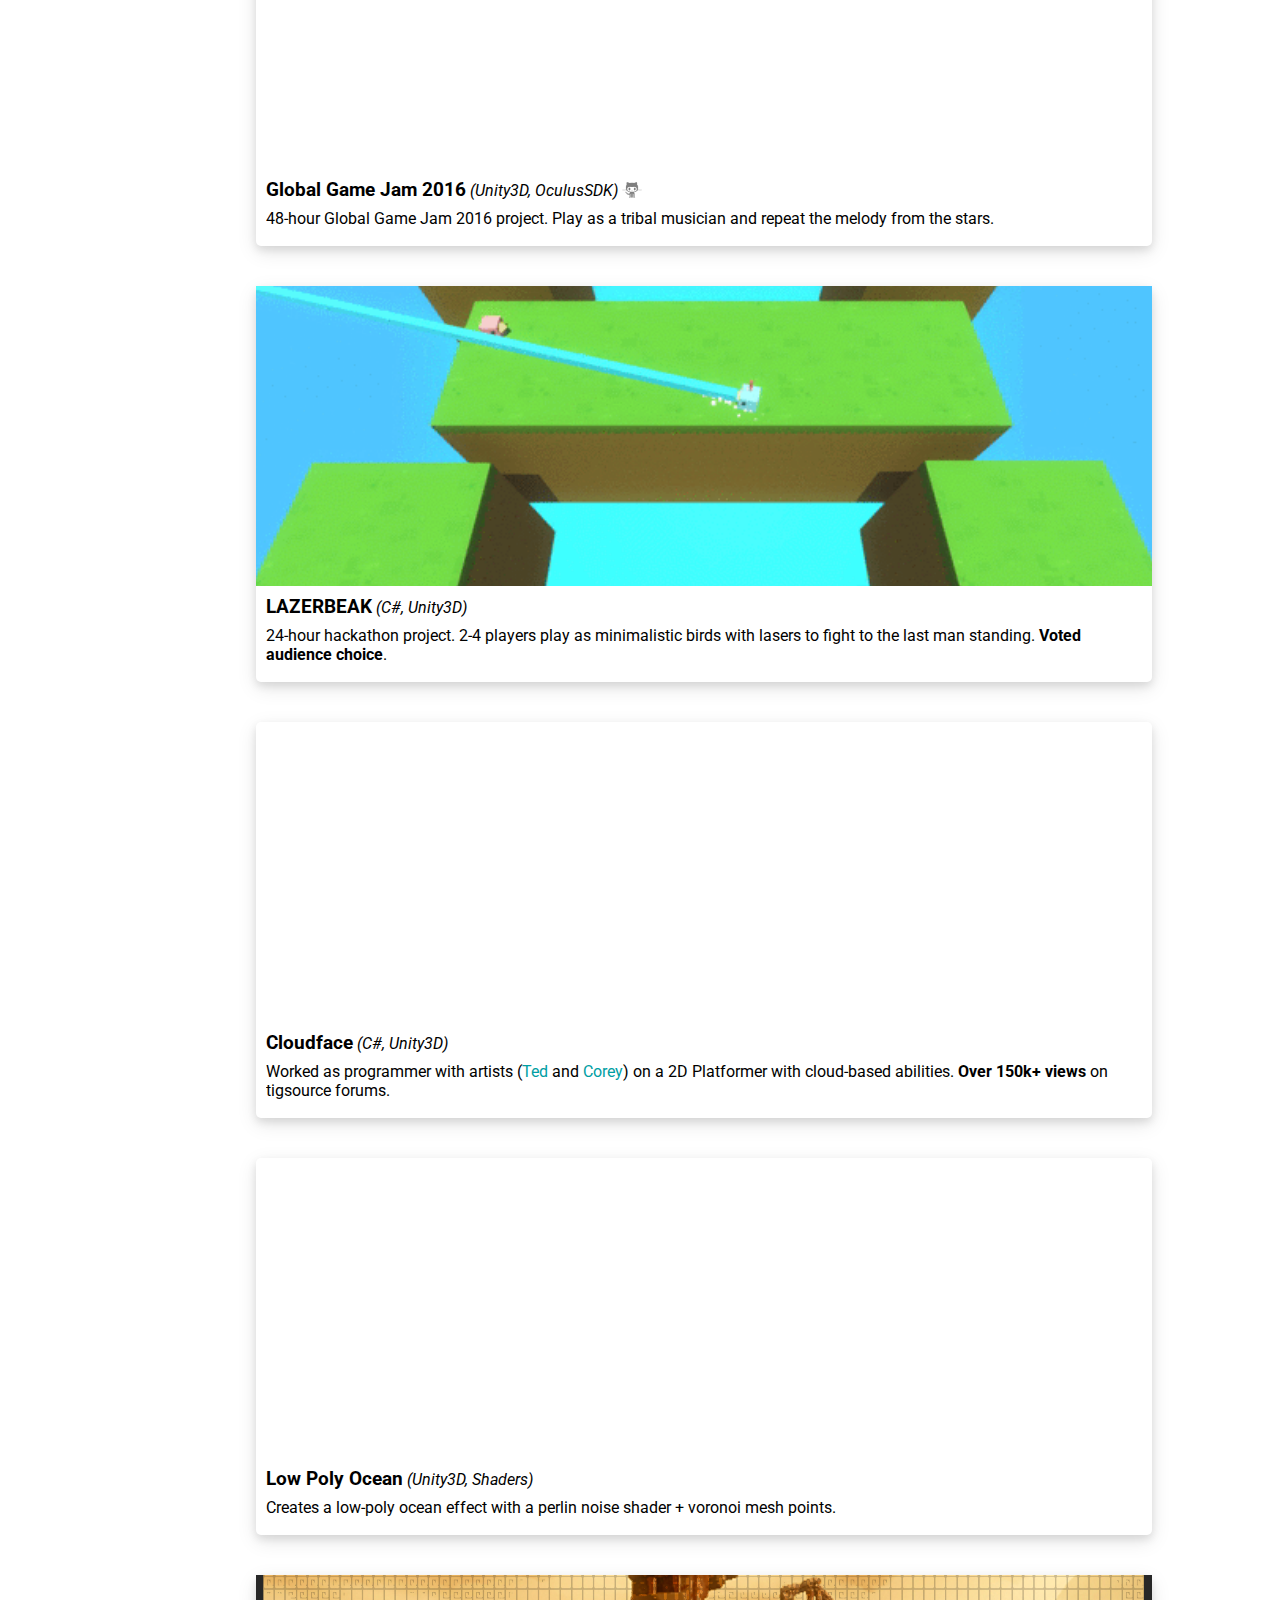
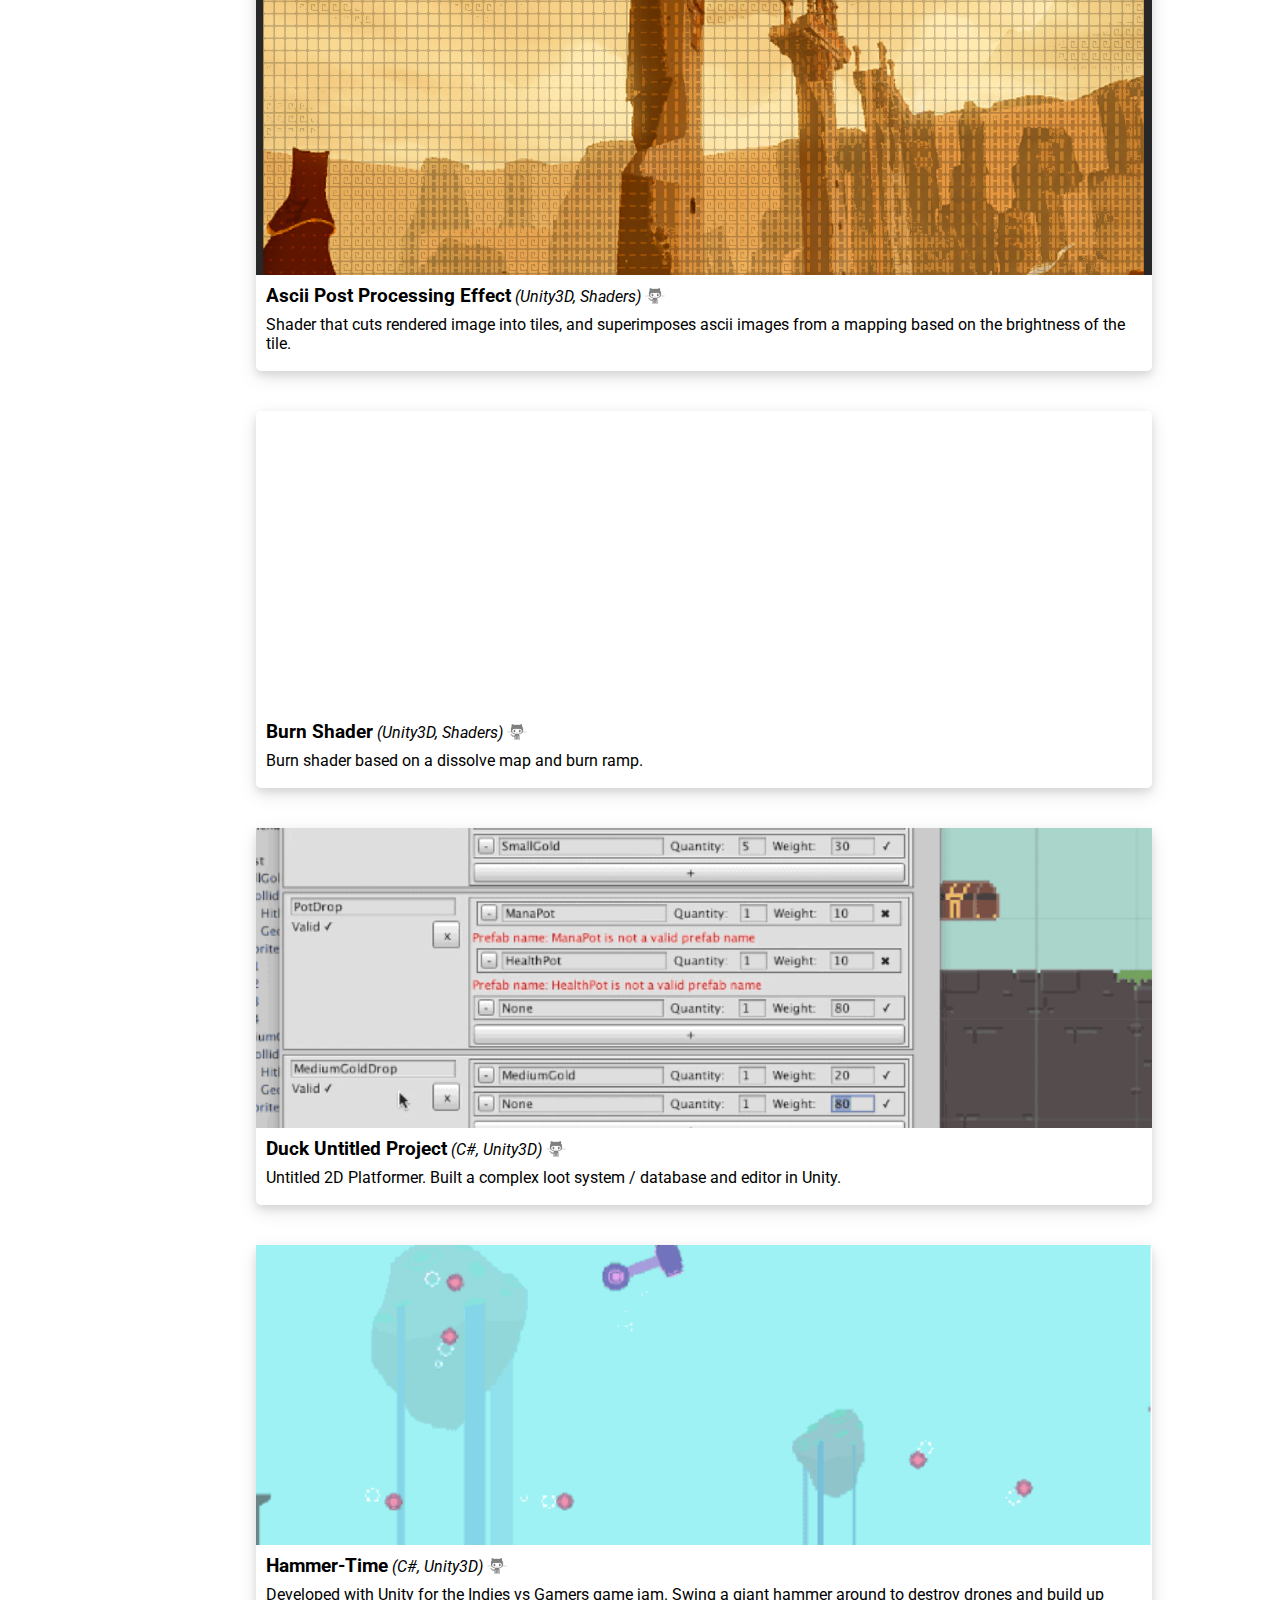
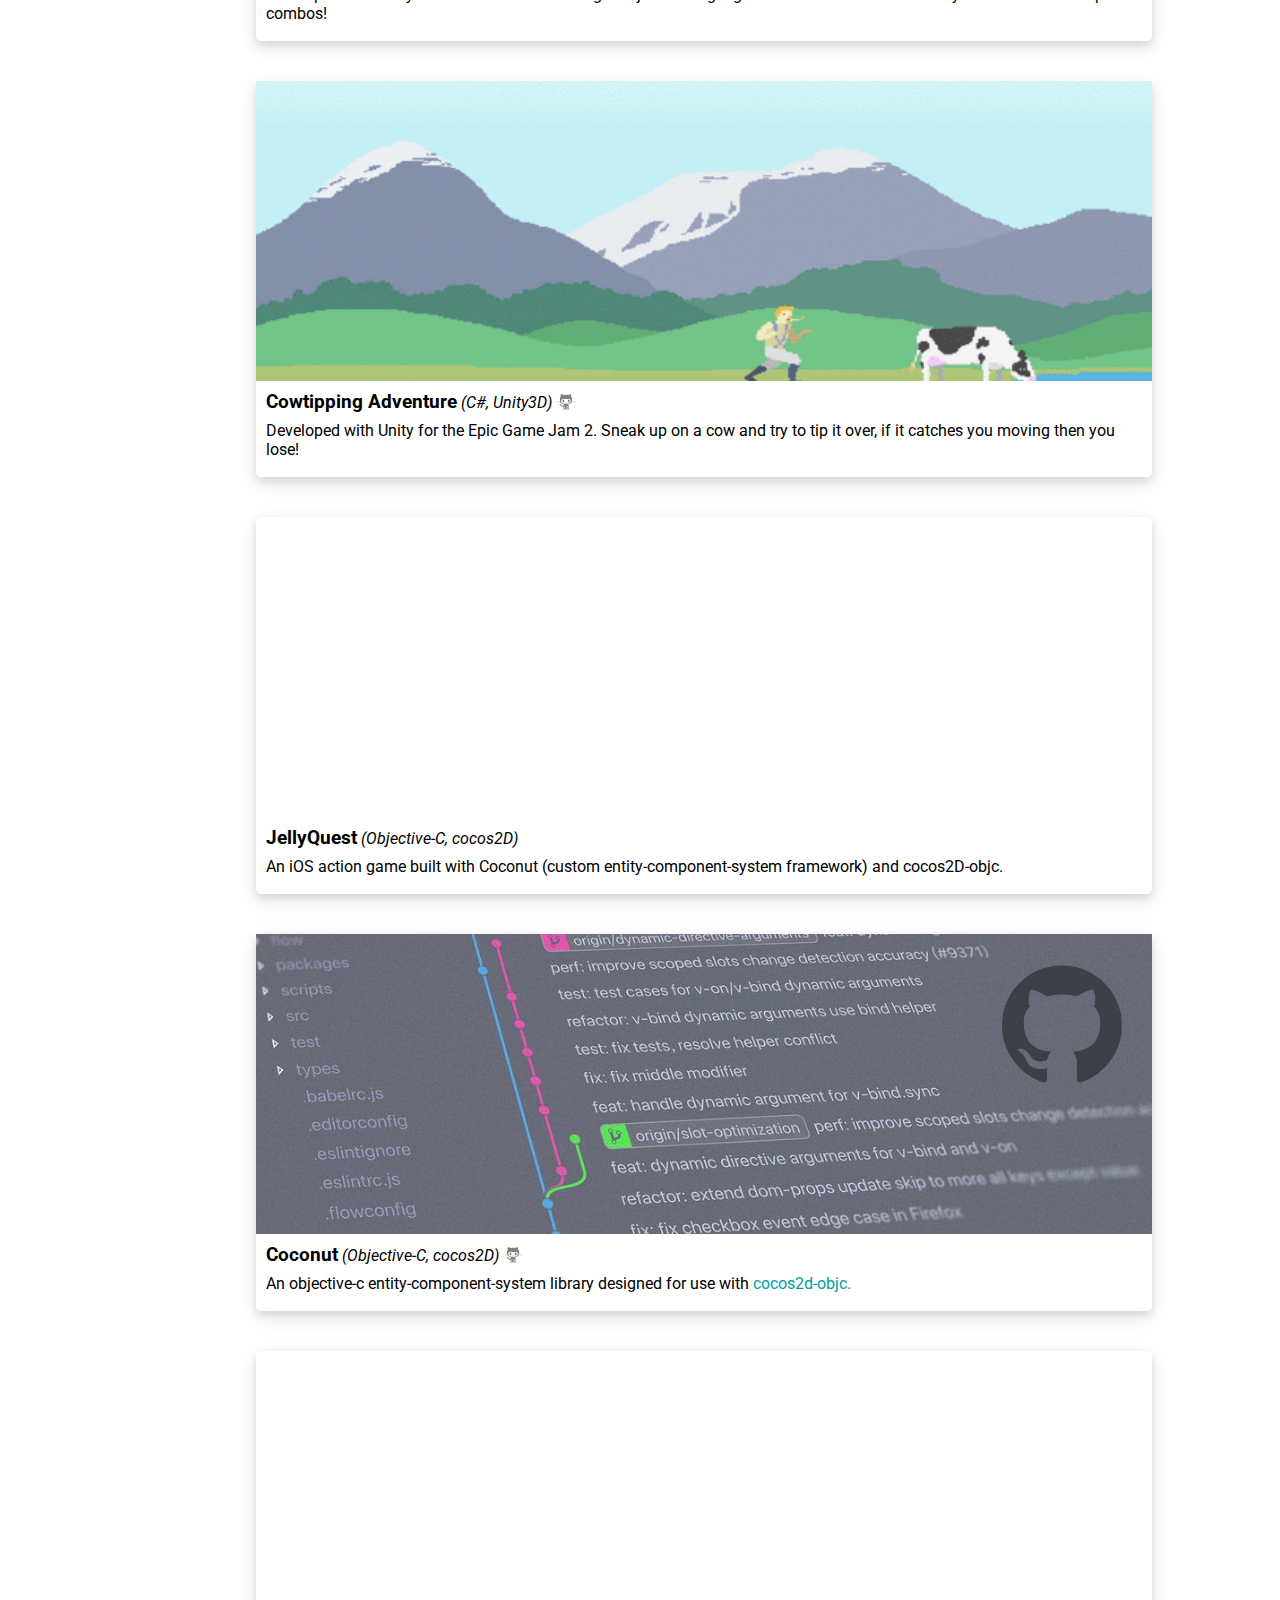
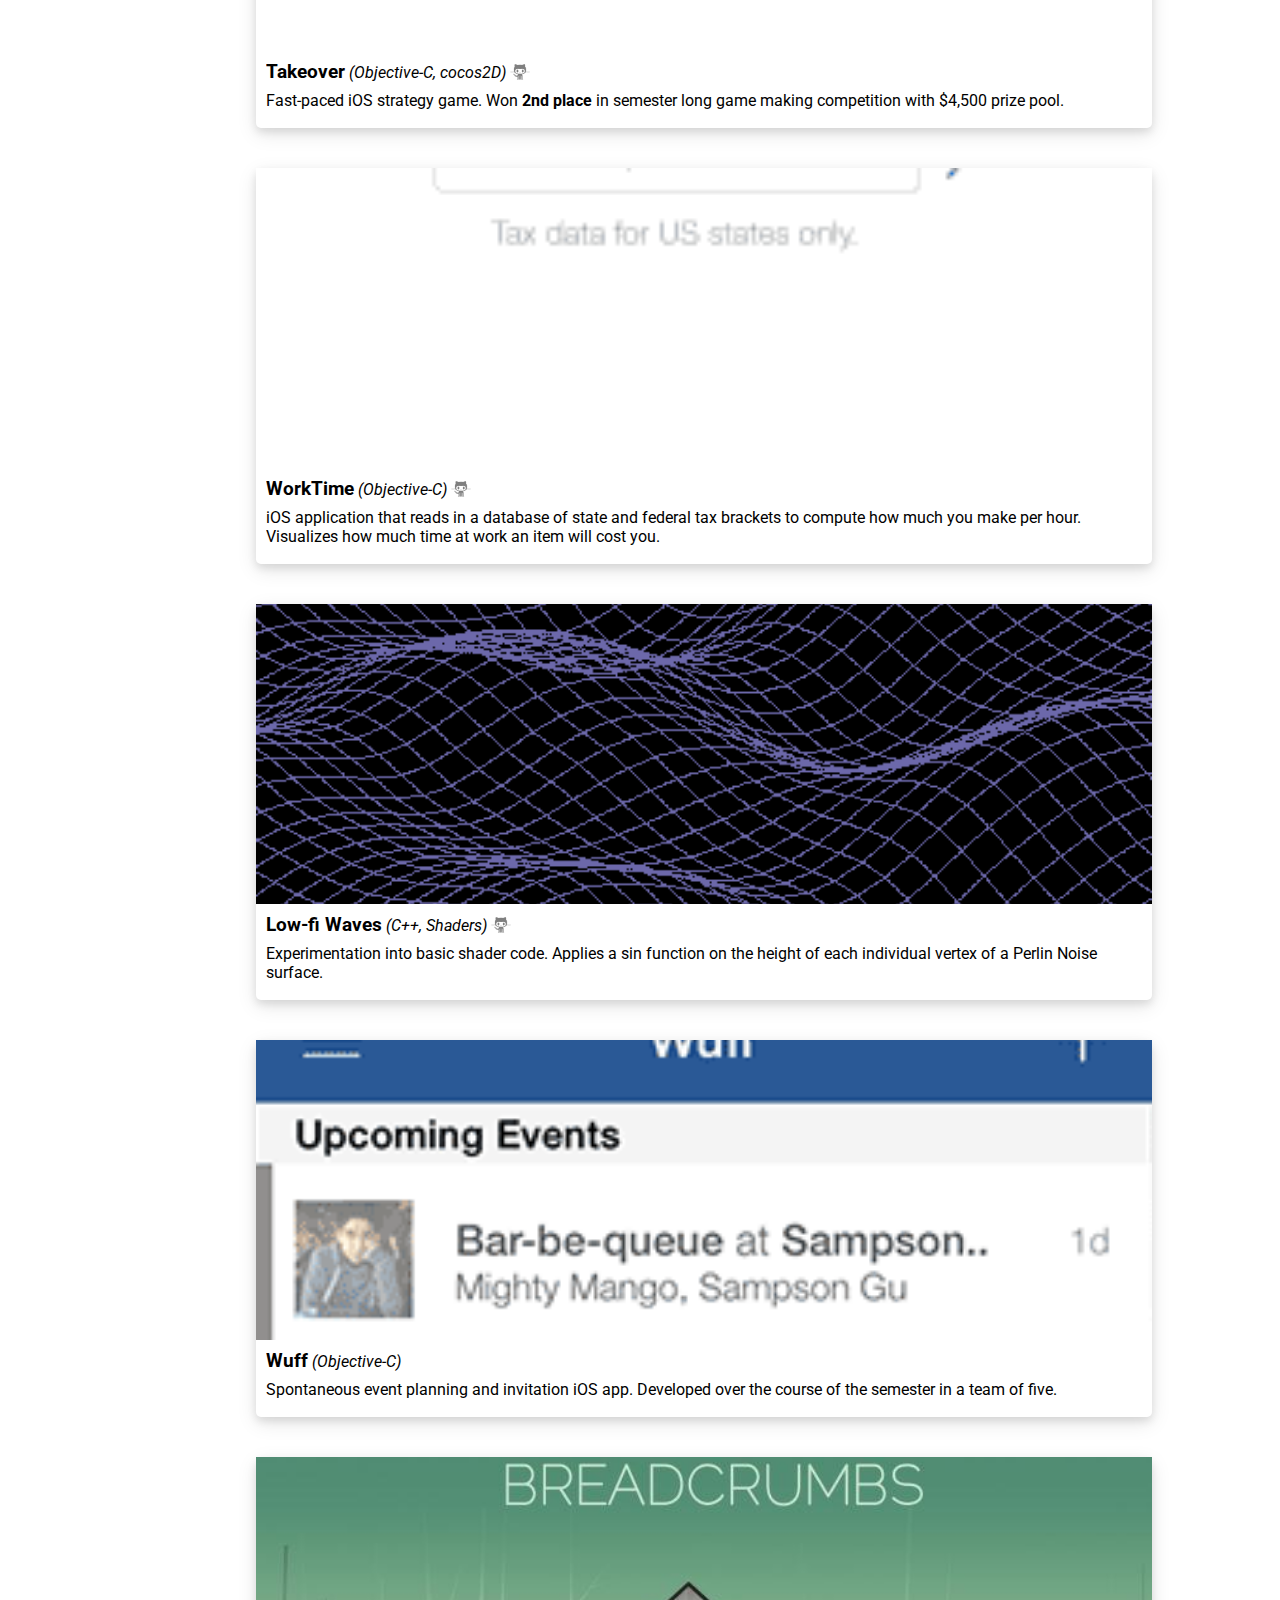
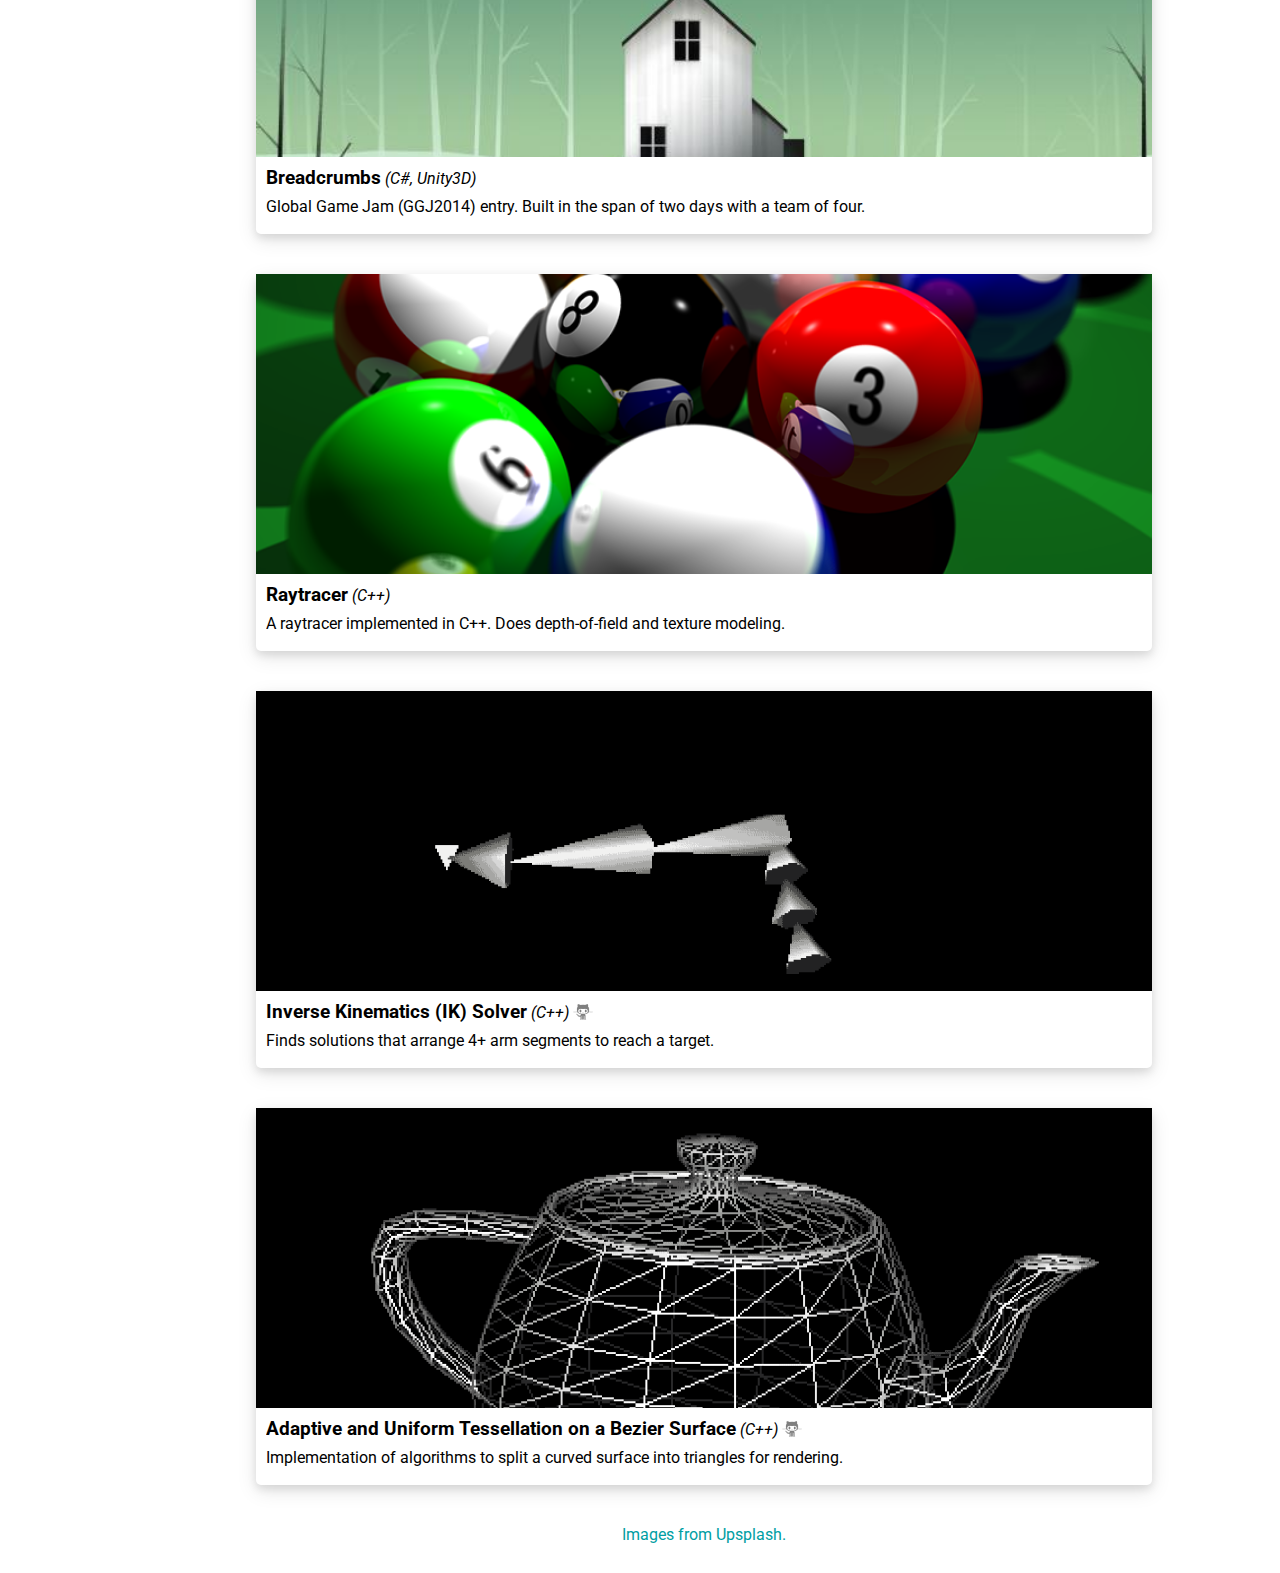
==== commit af00052a: "Refresh number for cloudface" ====
--- a/index.html
+++ b/index.html
@@ -392,7 +392,7 @@
         <p>
           Worked as programmer with artists (<a href="https://twitter.com/Tedwilson79">Ted</a> and <a
             href="https://twitter.com/siskavard">Corey</a>) on a 2D Platformer with cloud-based abilities. <b>Over
-            120,000+ views</b> on tigsource forums.
+            150k+ views</b> on tigsource forums.
         </p>
       </div>
     </li>
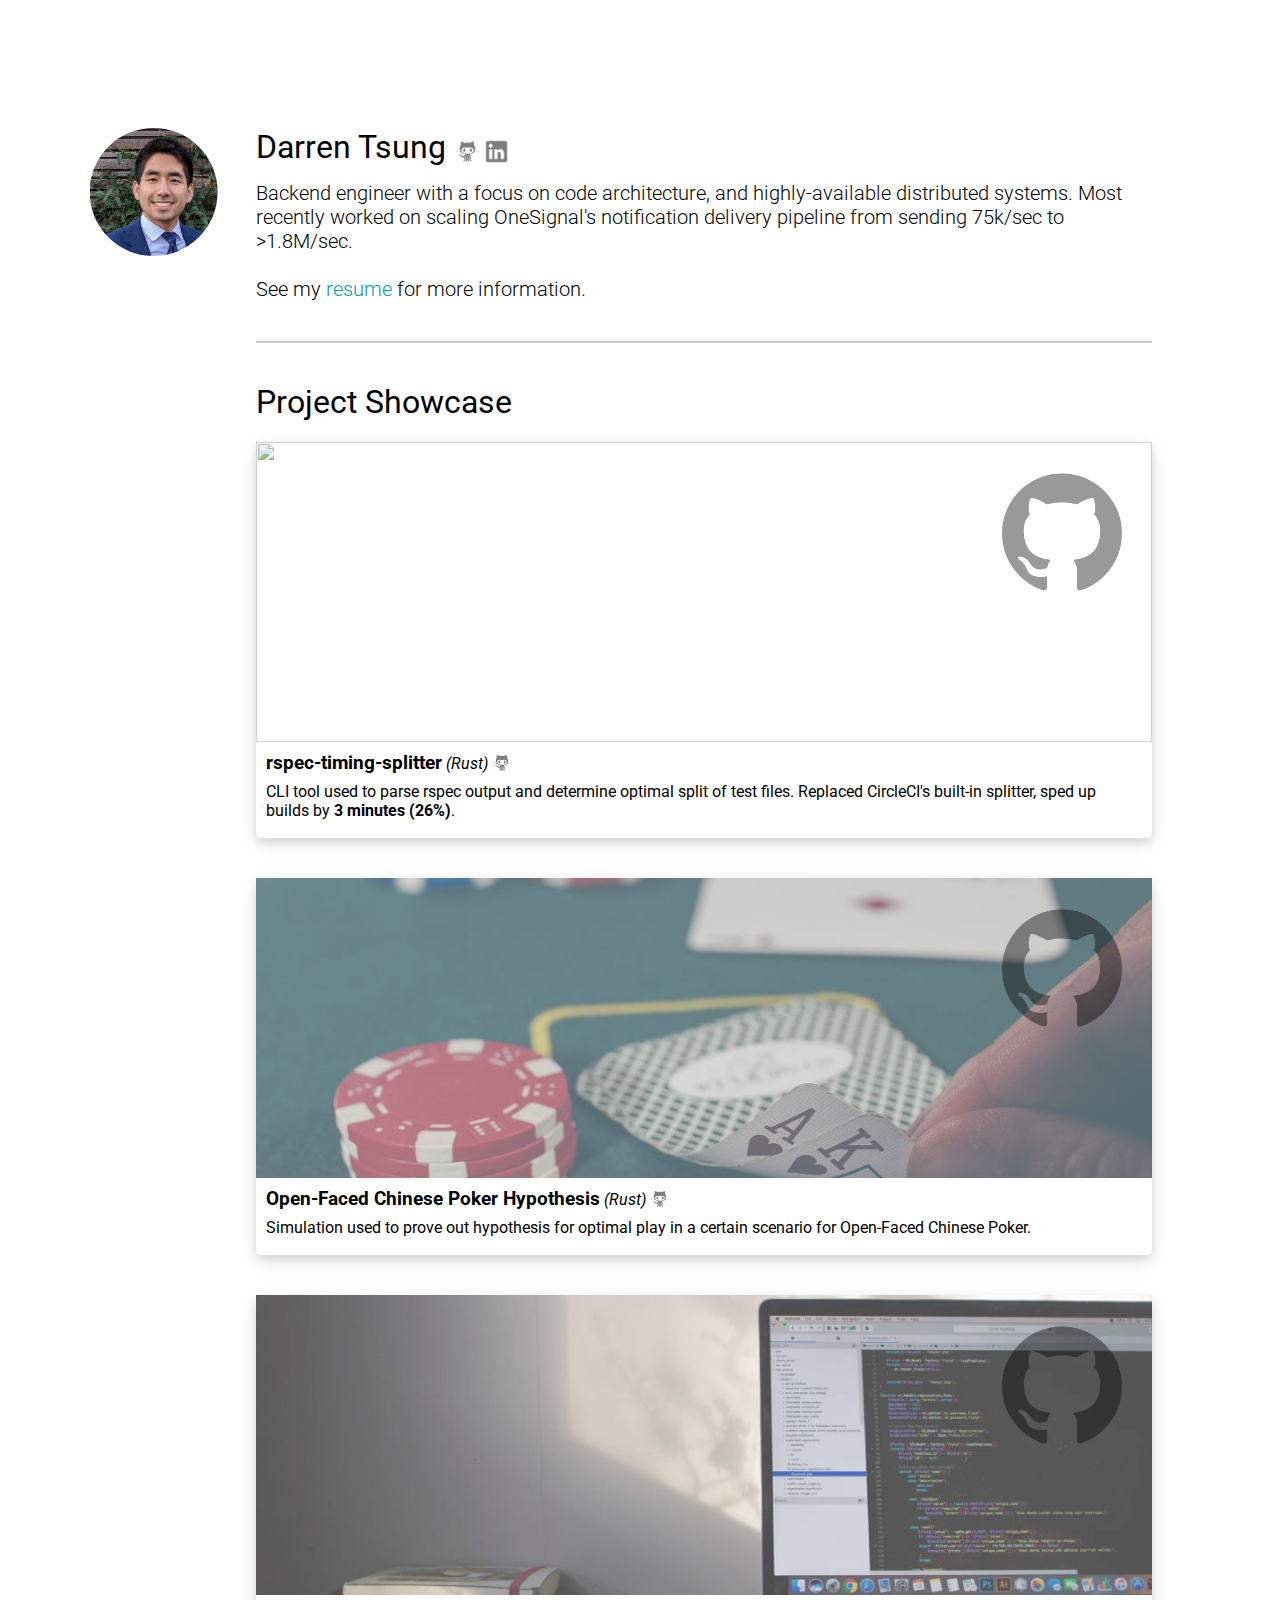
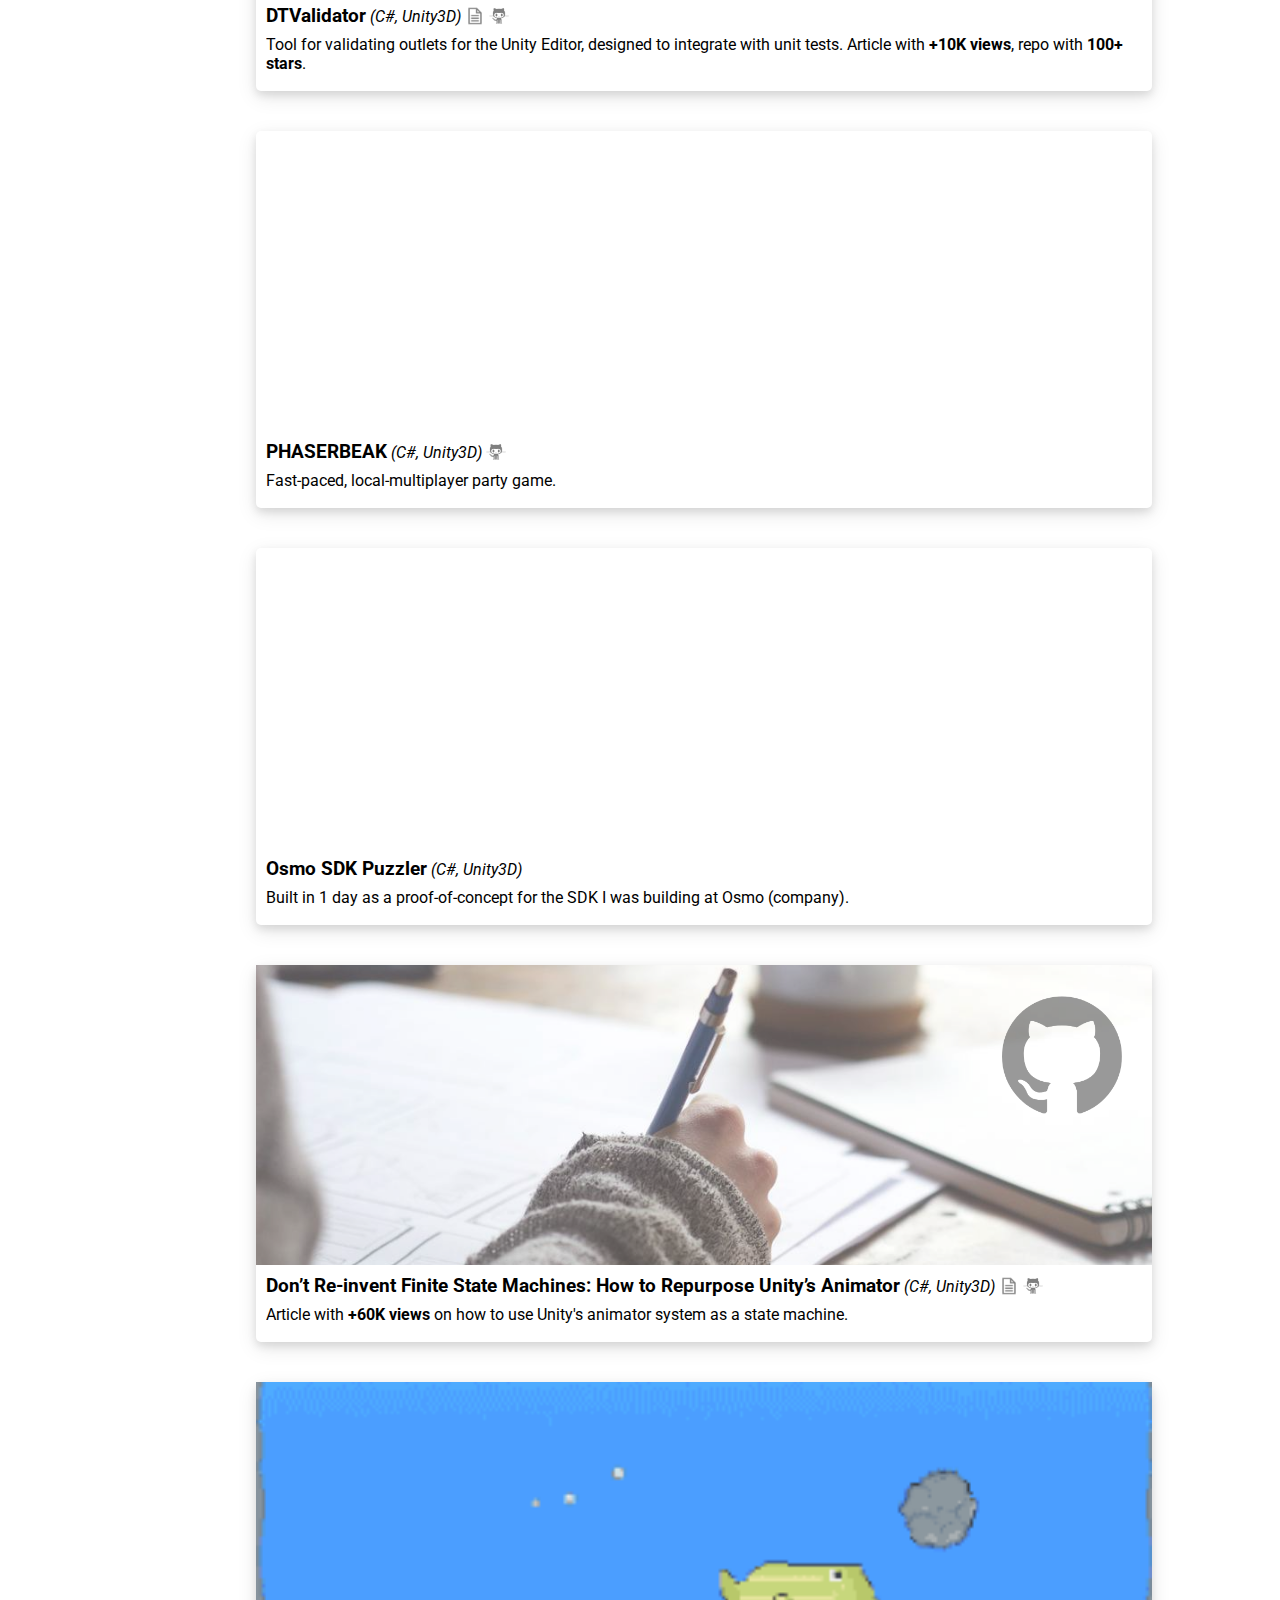
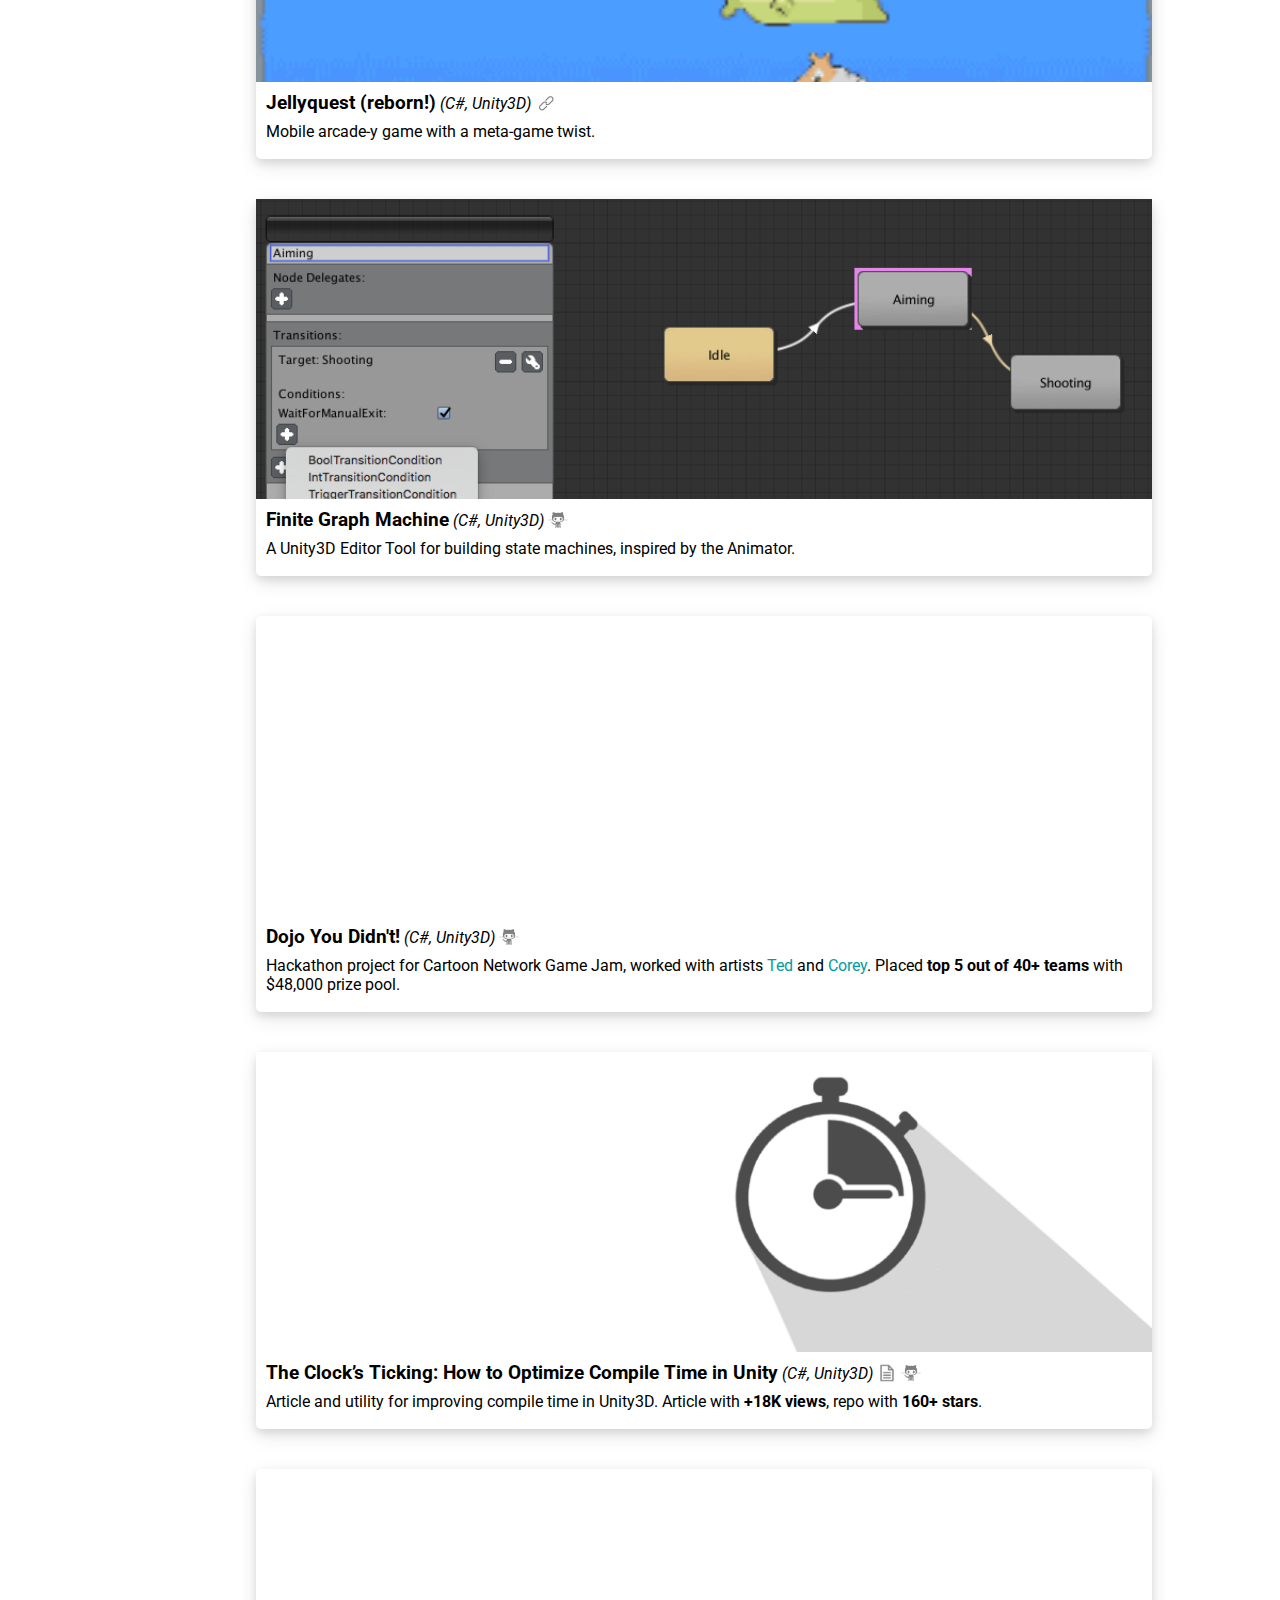
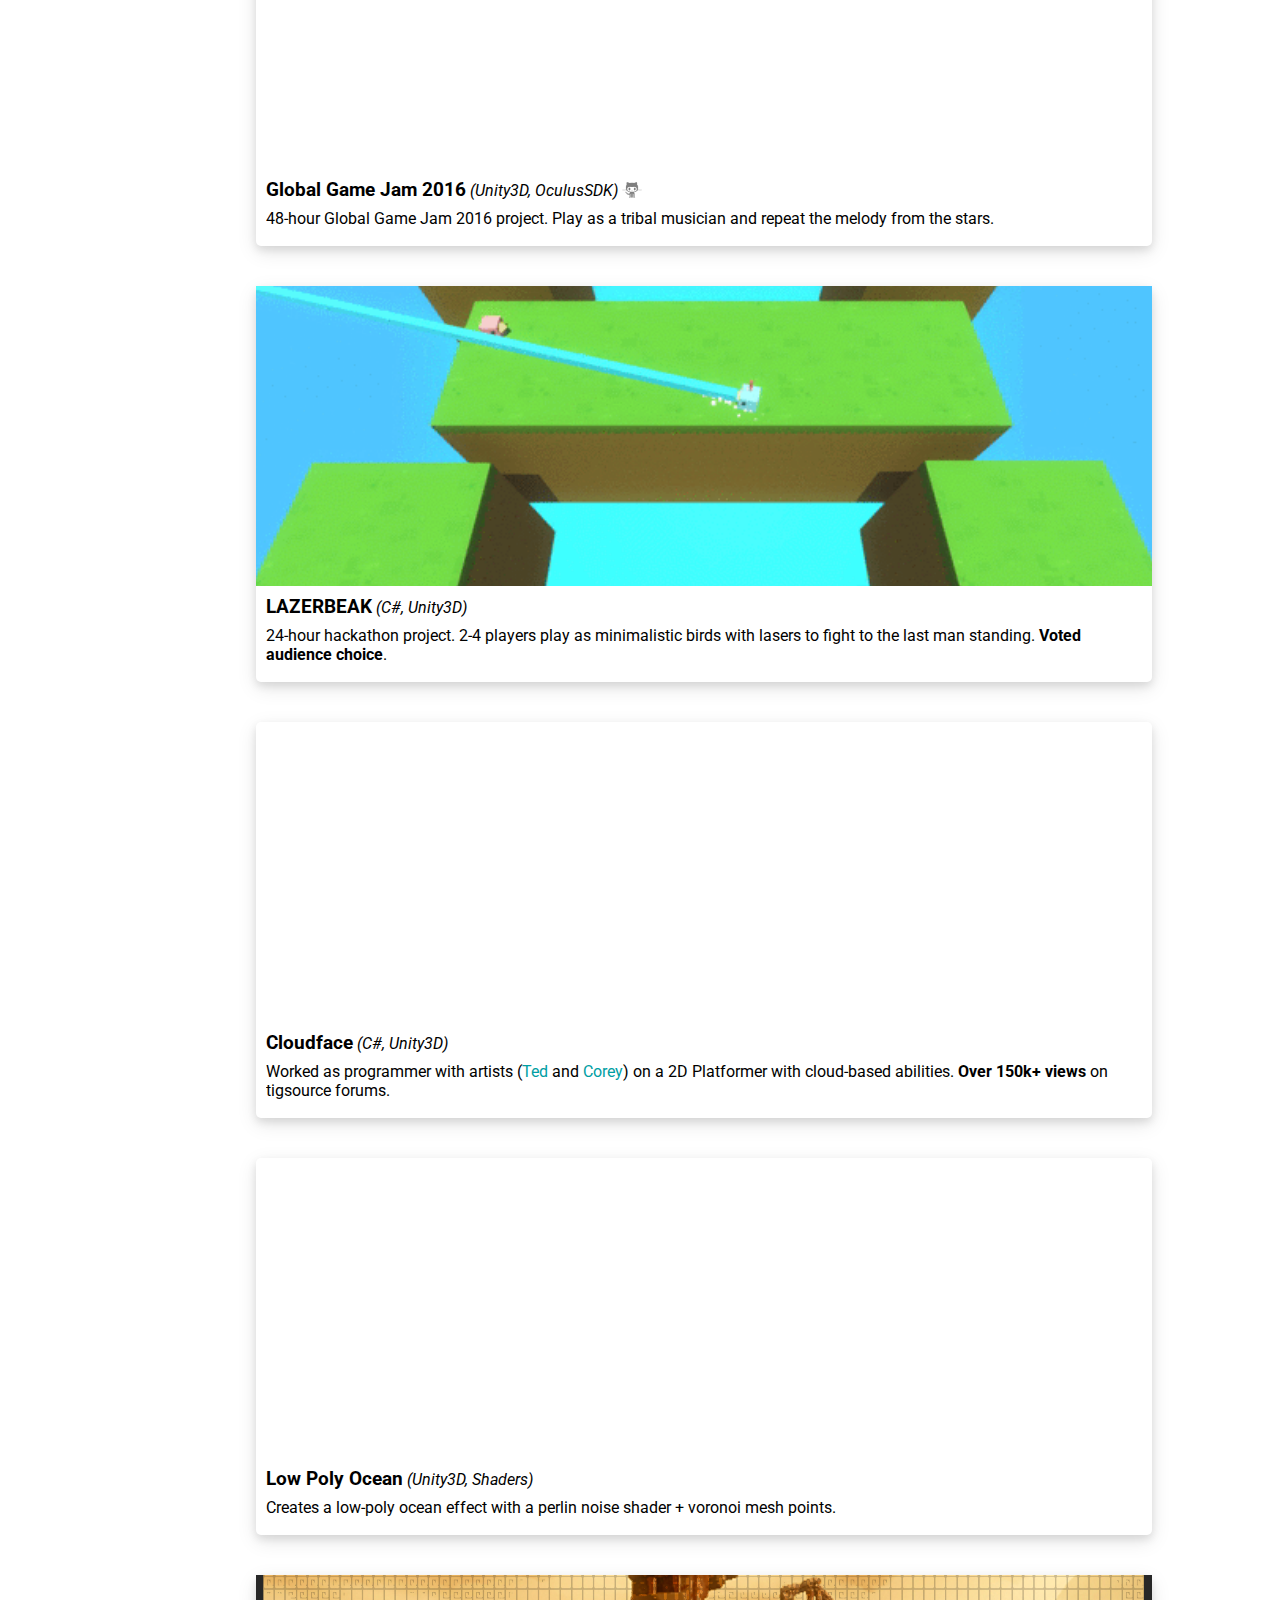
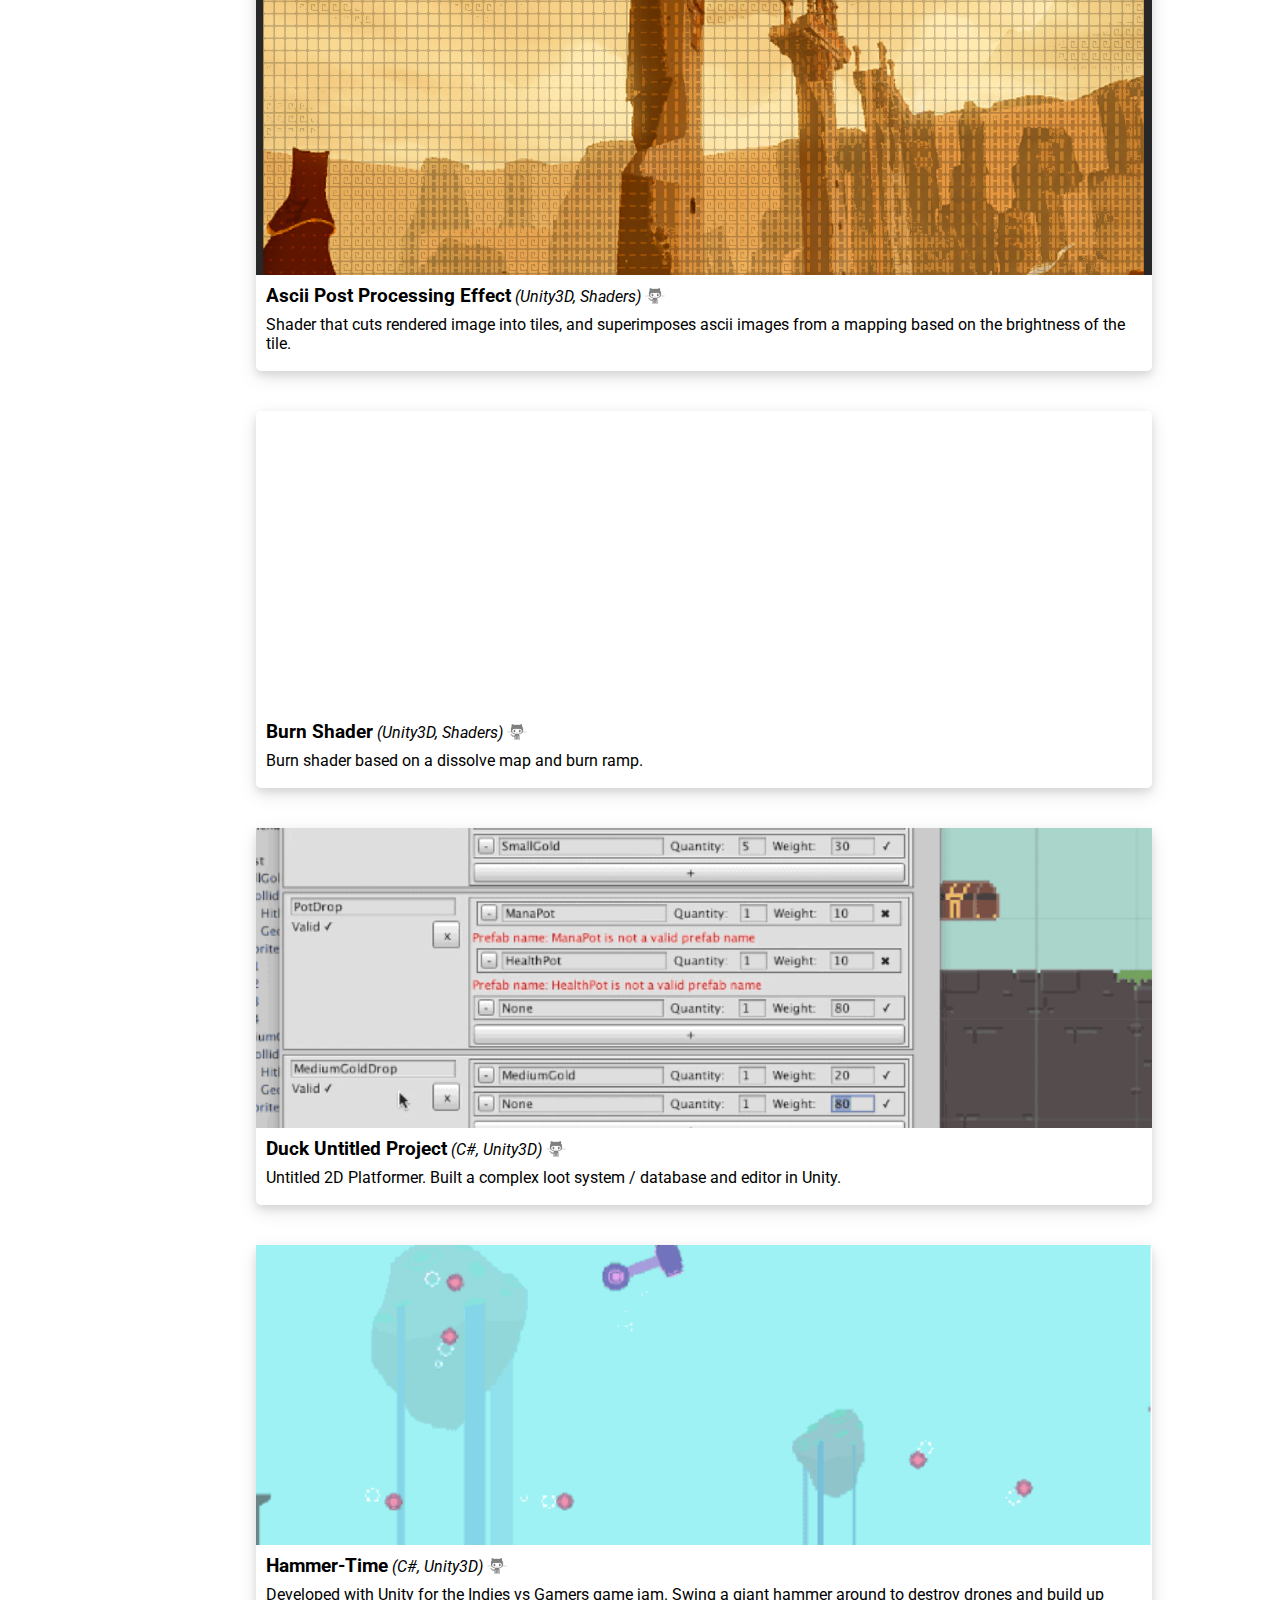
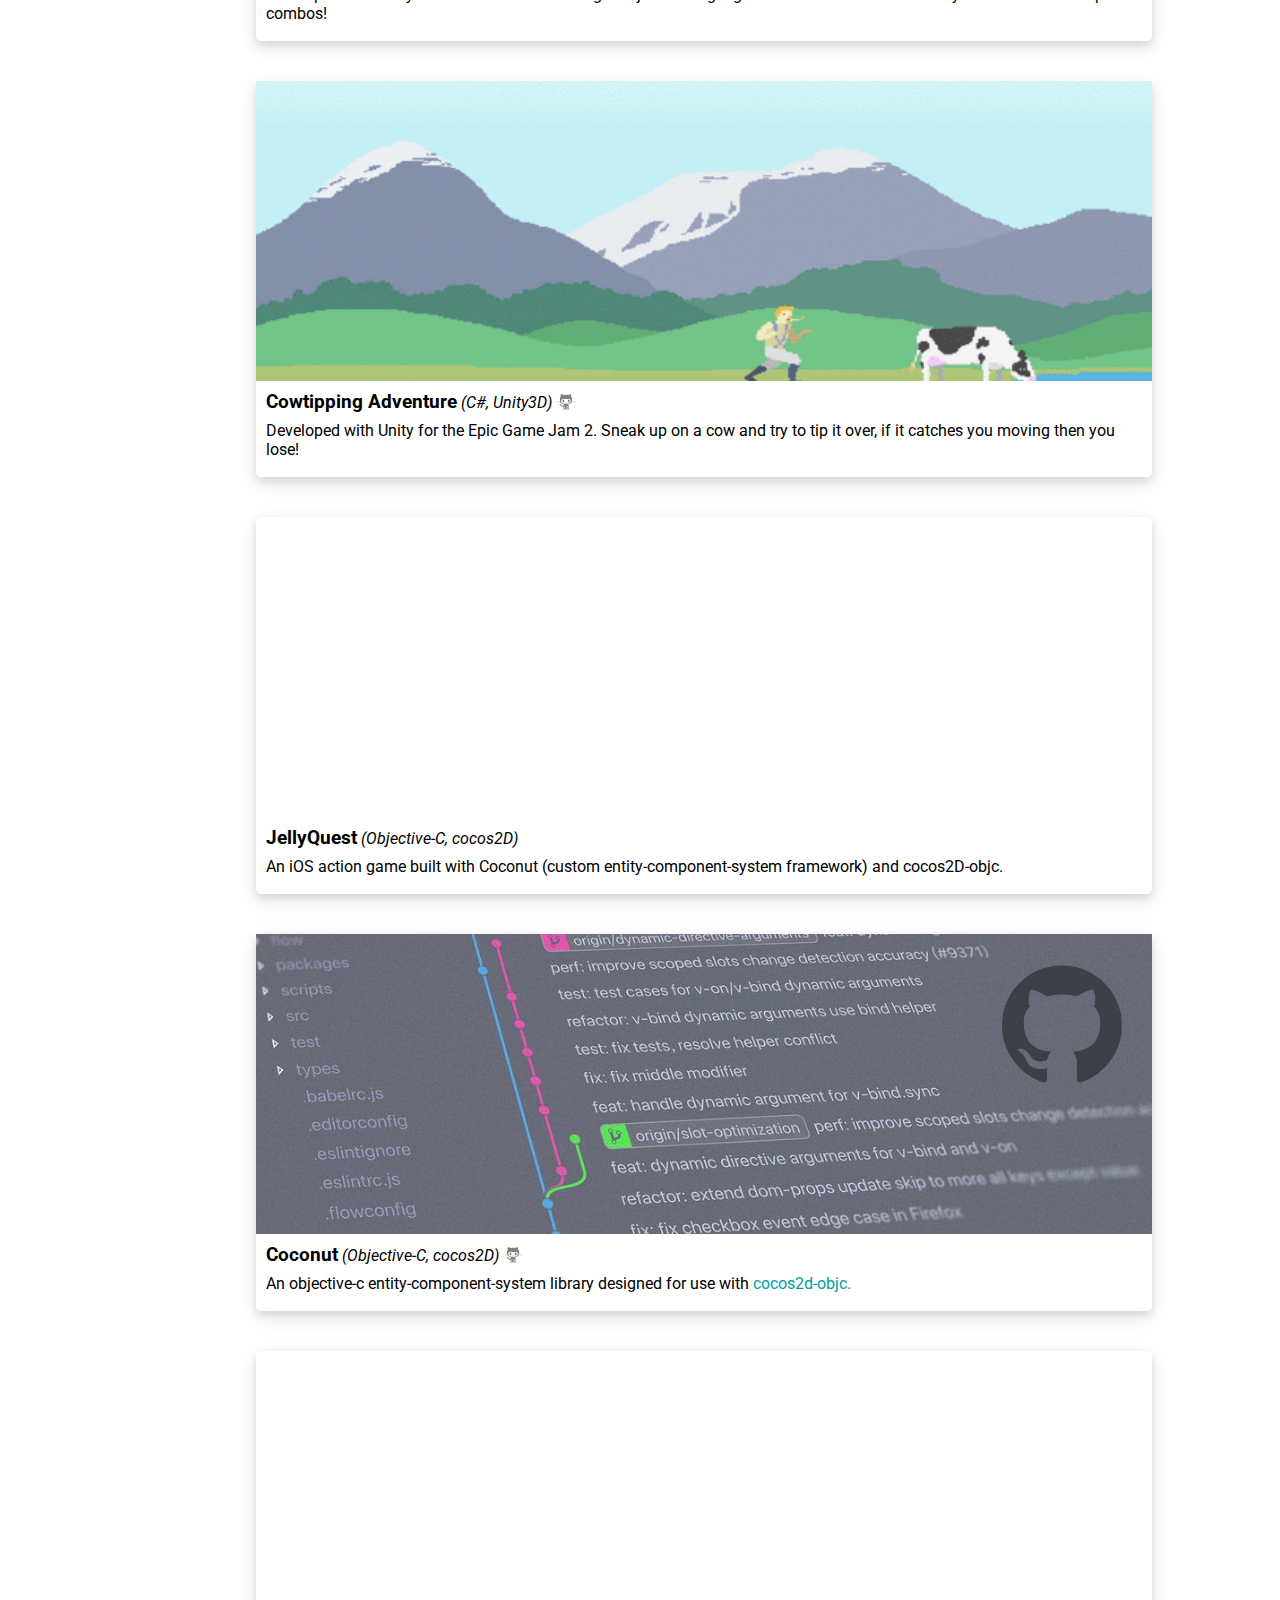
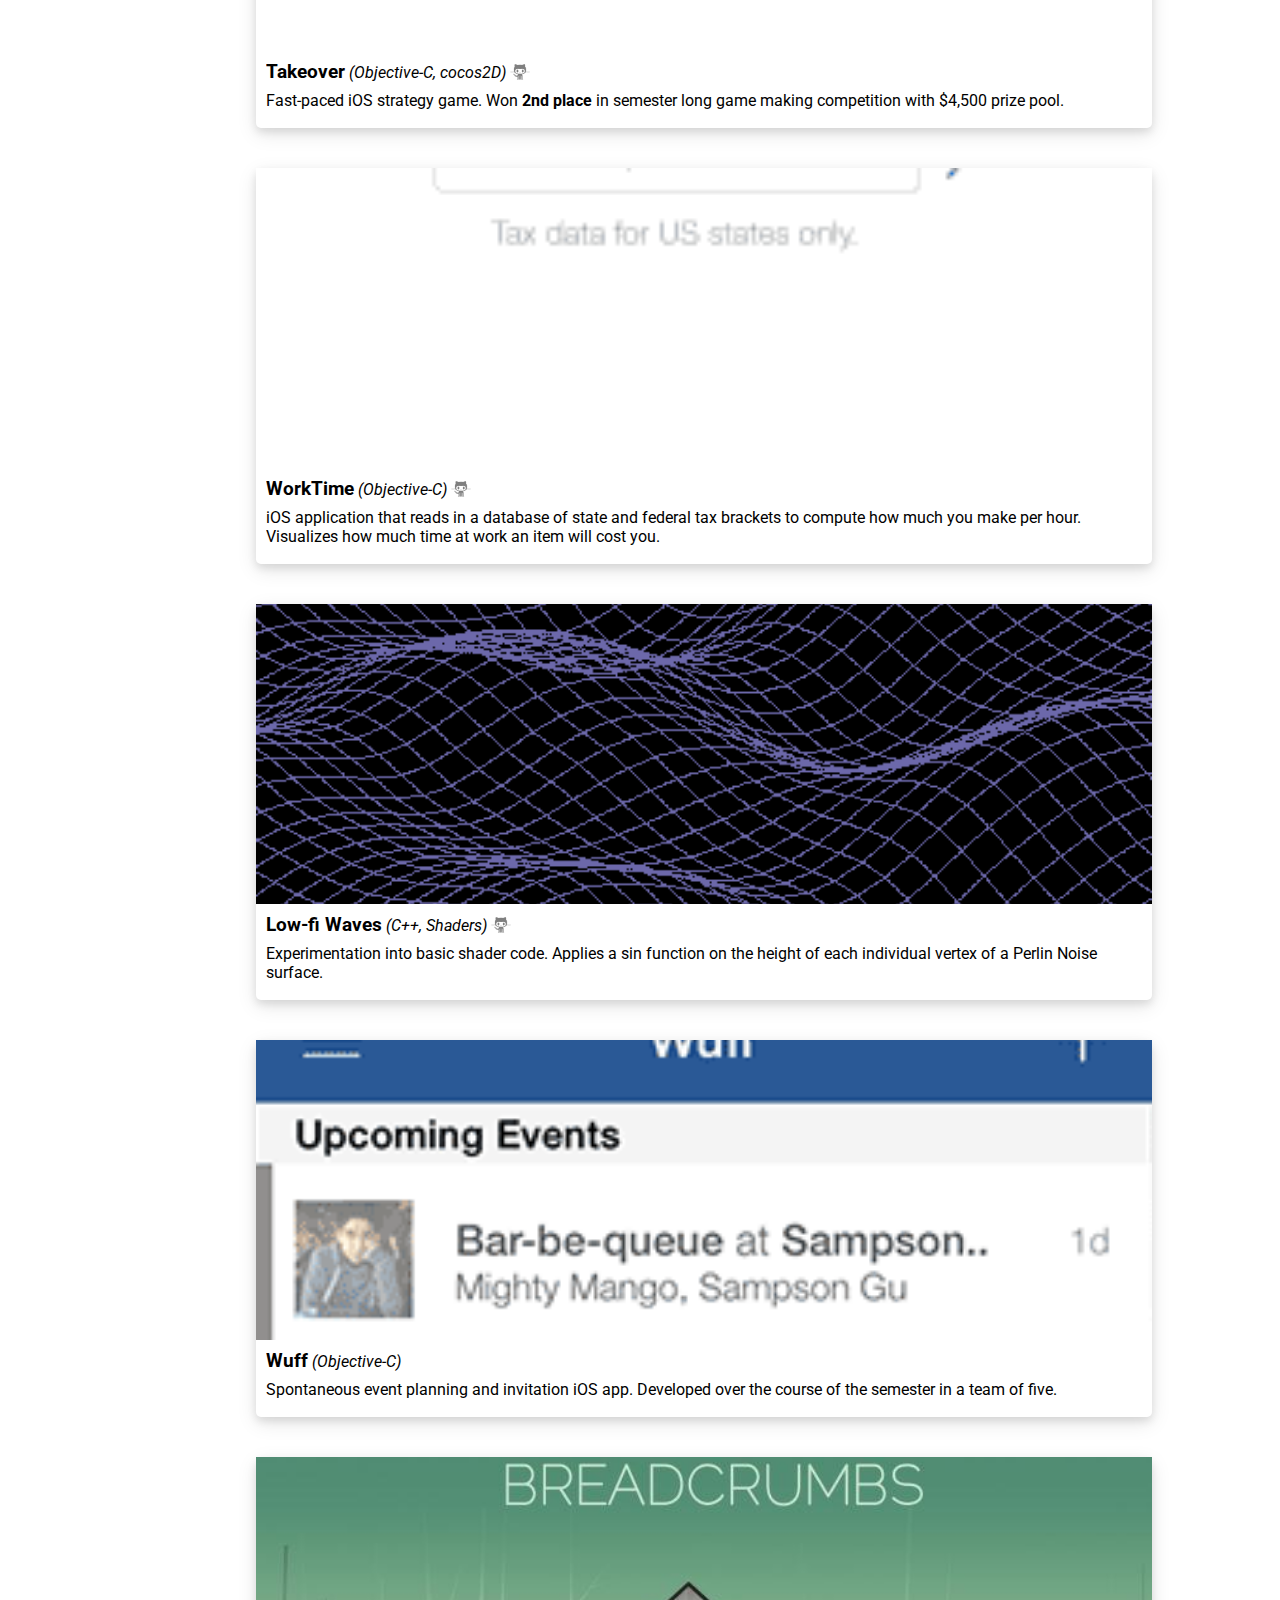
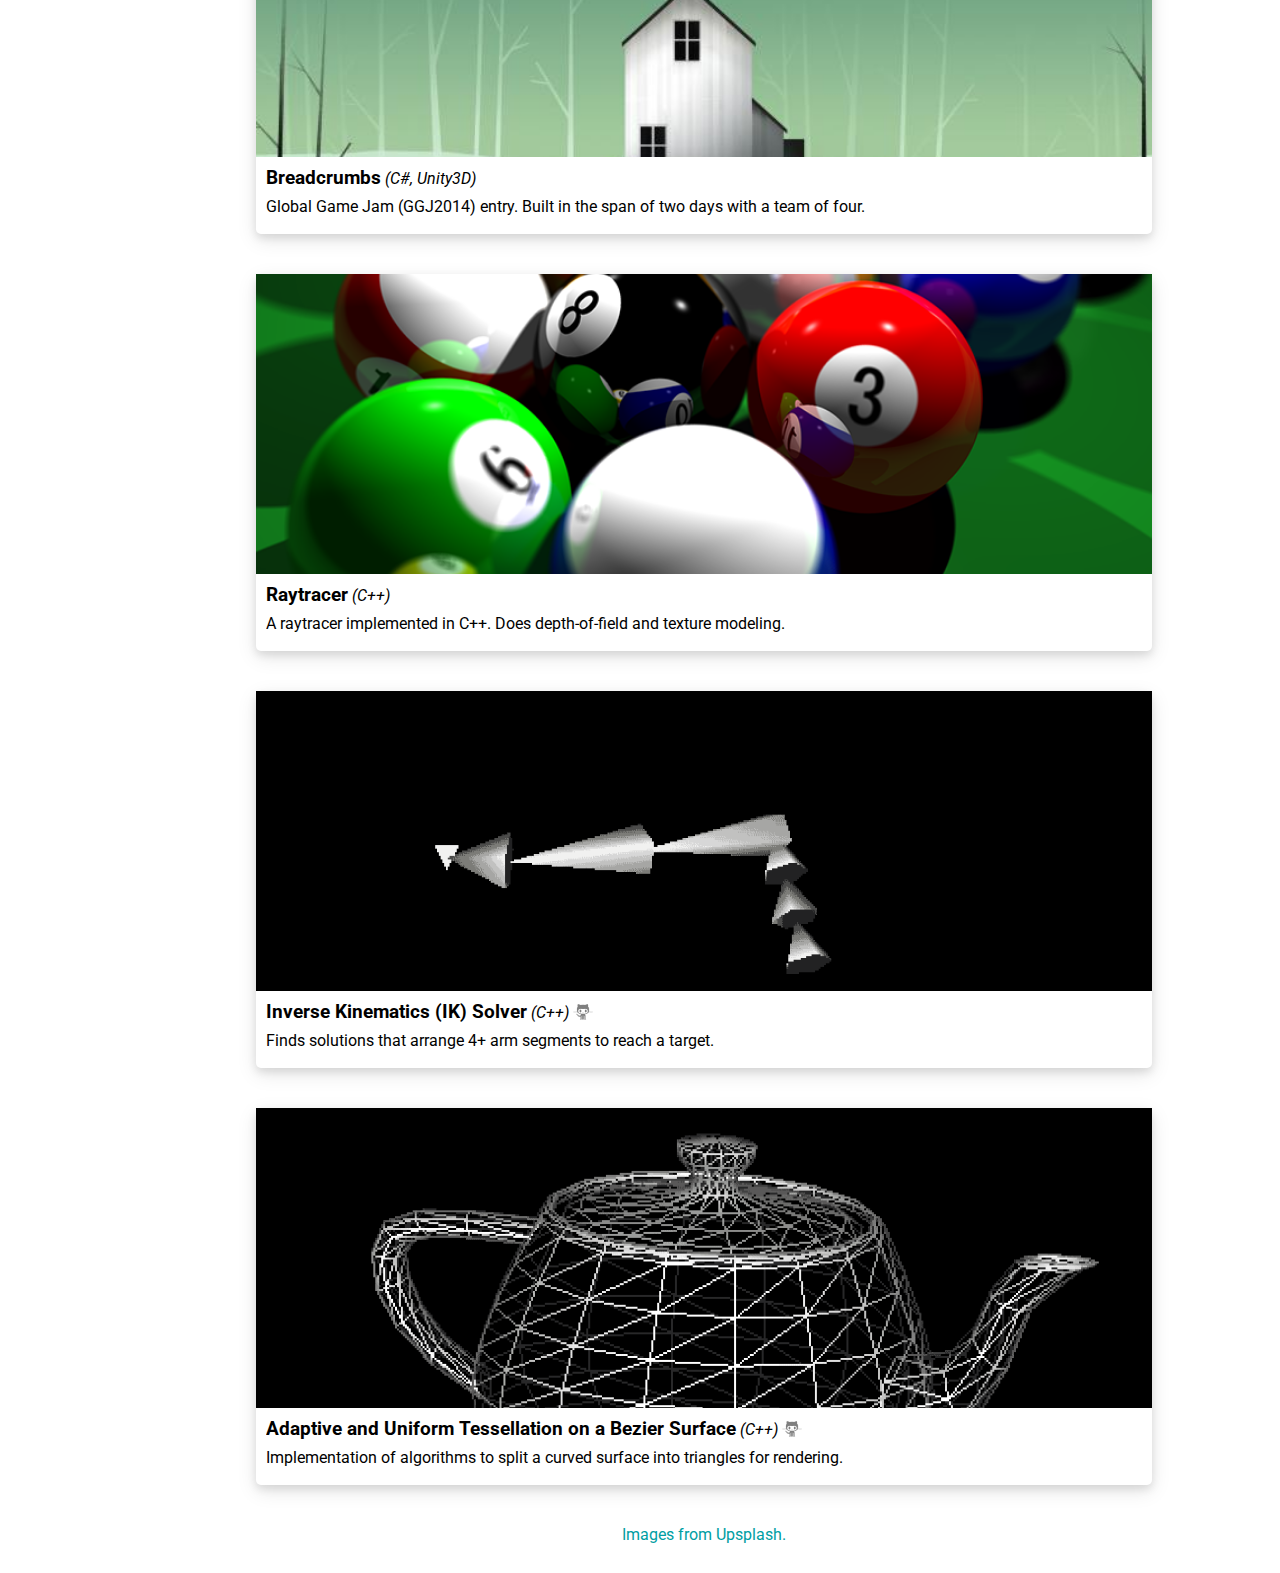
==== commit ed5631d3: "Update initial delivery speed to 75k" ====
--- a/index.html
+++ b/index.html
@@ -144,7 +144,7 @@
     <p>
       Backend engineer with a focus on code architecture, and highly-available distributed systems. Most recently worked
       on
-      scaling OneSignal's notification delivery pipeline from sending 50k/sec to >1.8M/sec.
+      scaling OneSignal's notification delivery pipeline from sending 75k/sec to >1.8M/sec.
 
       <br><br>
       See my <a href="res/darrentsung_resume.pdf">resume</a> for more information.
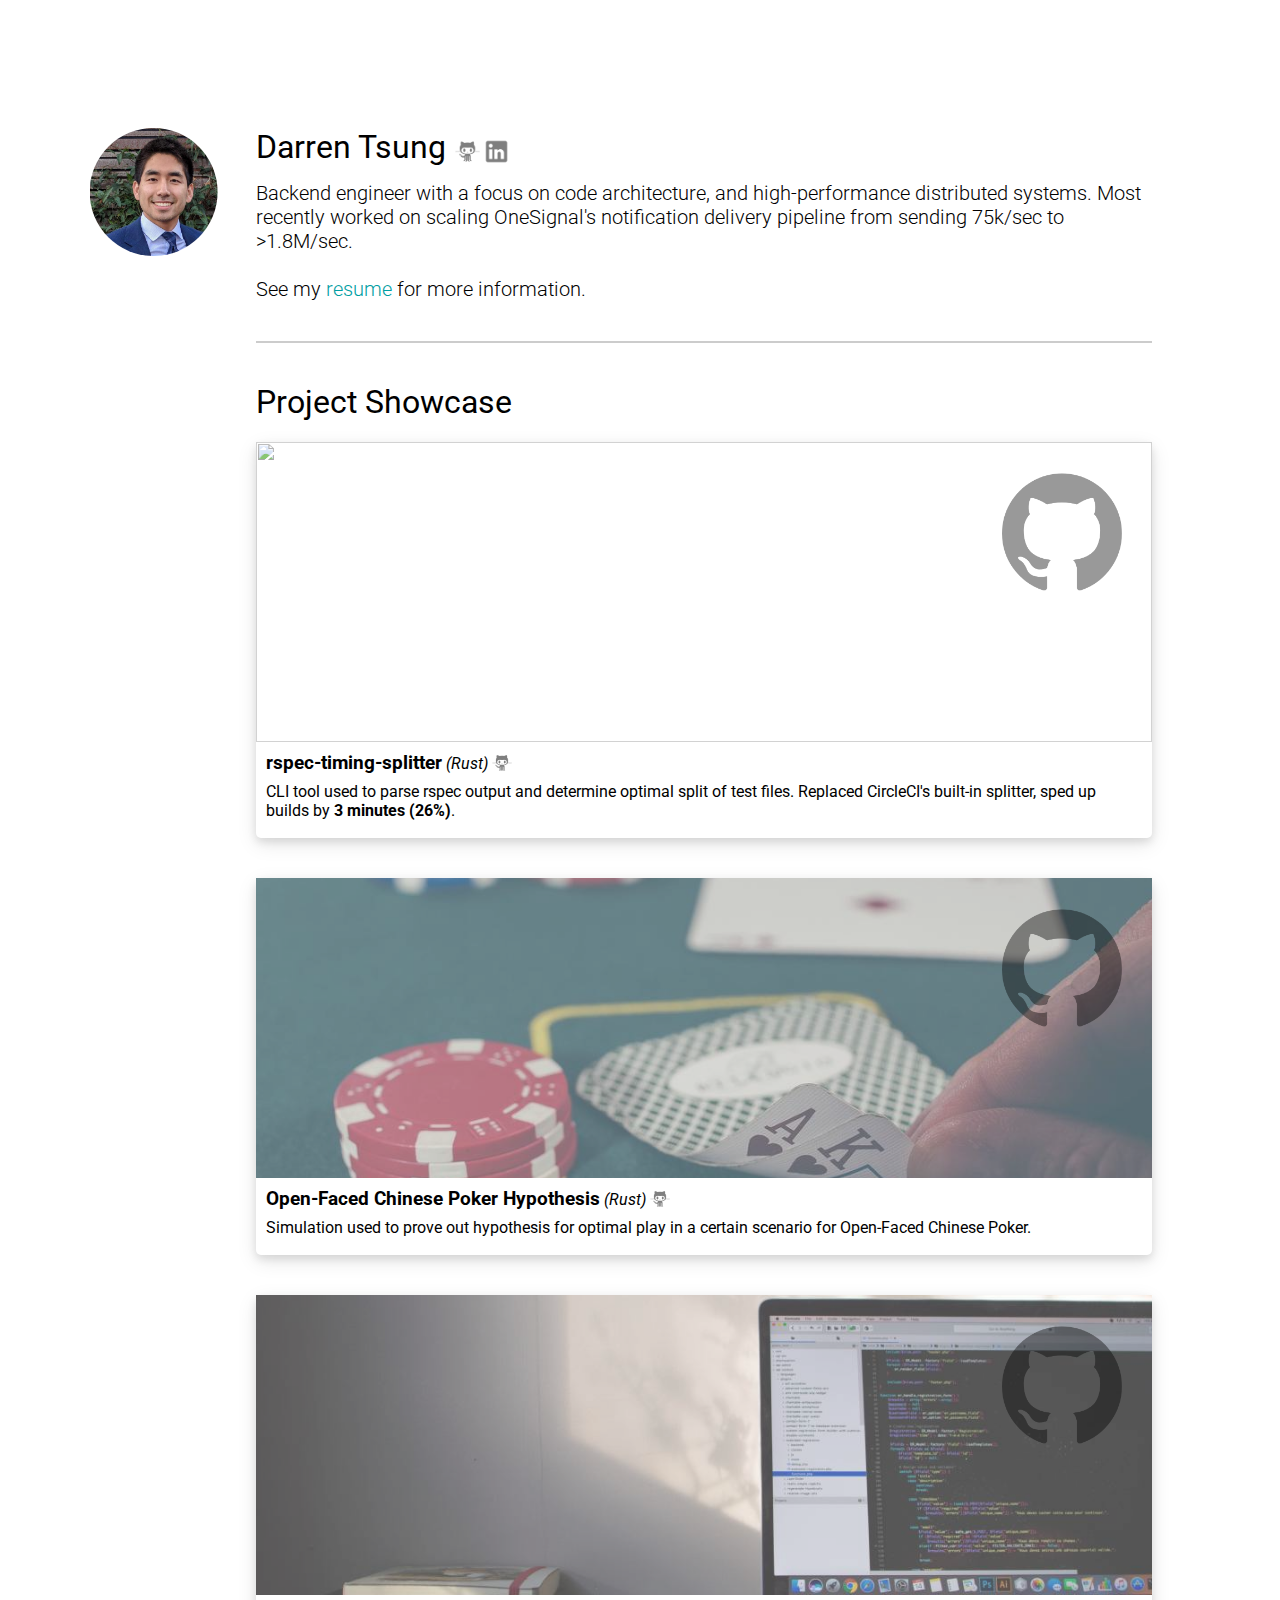
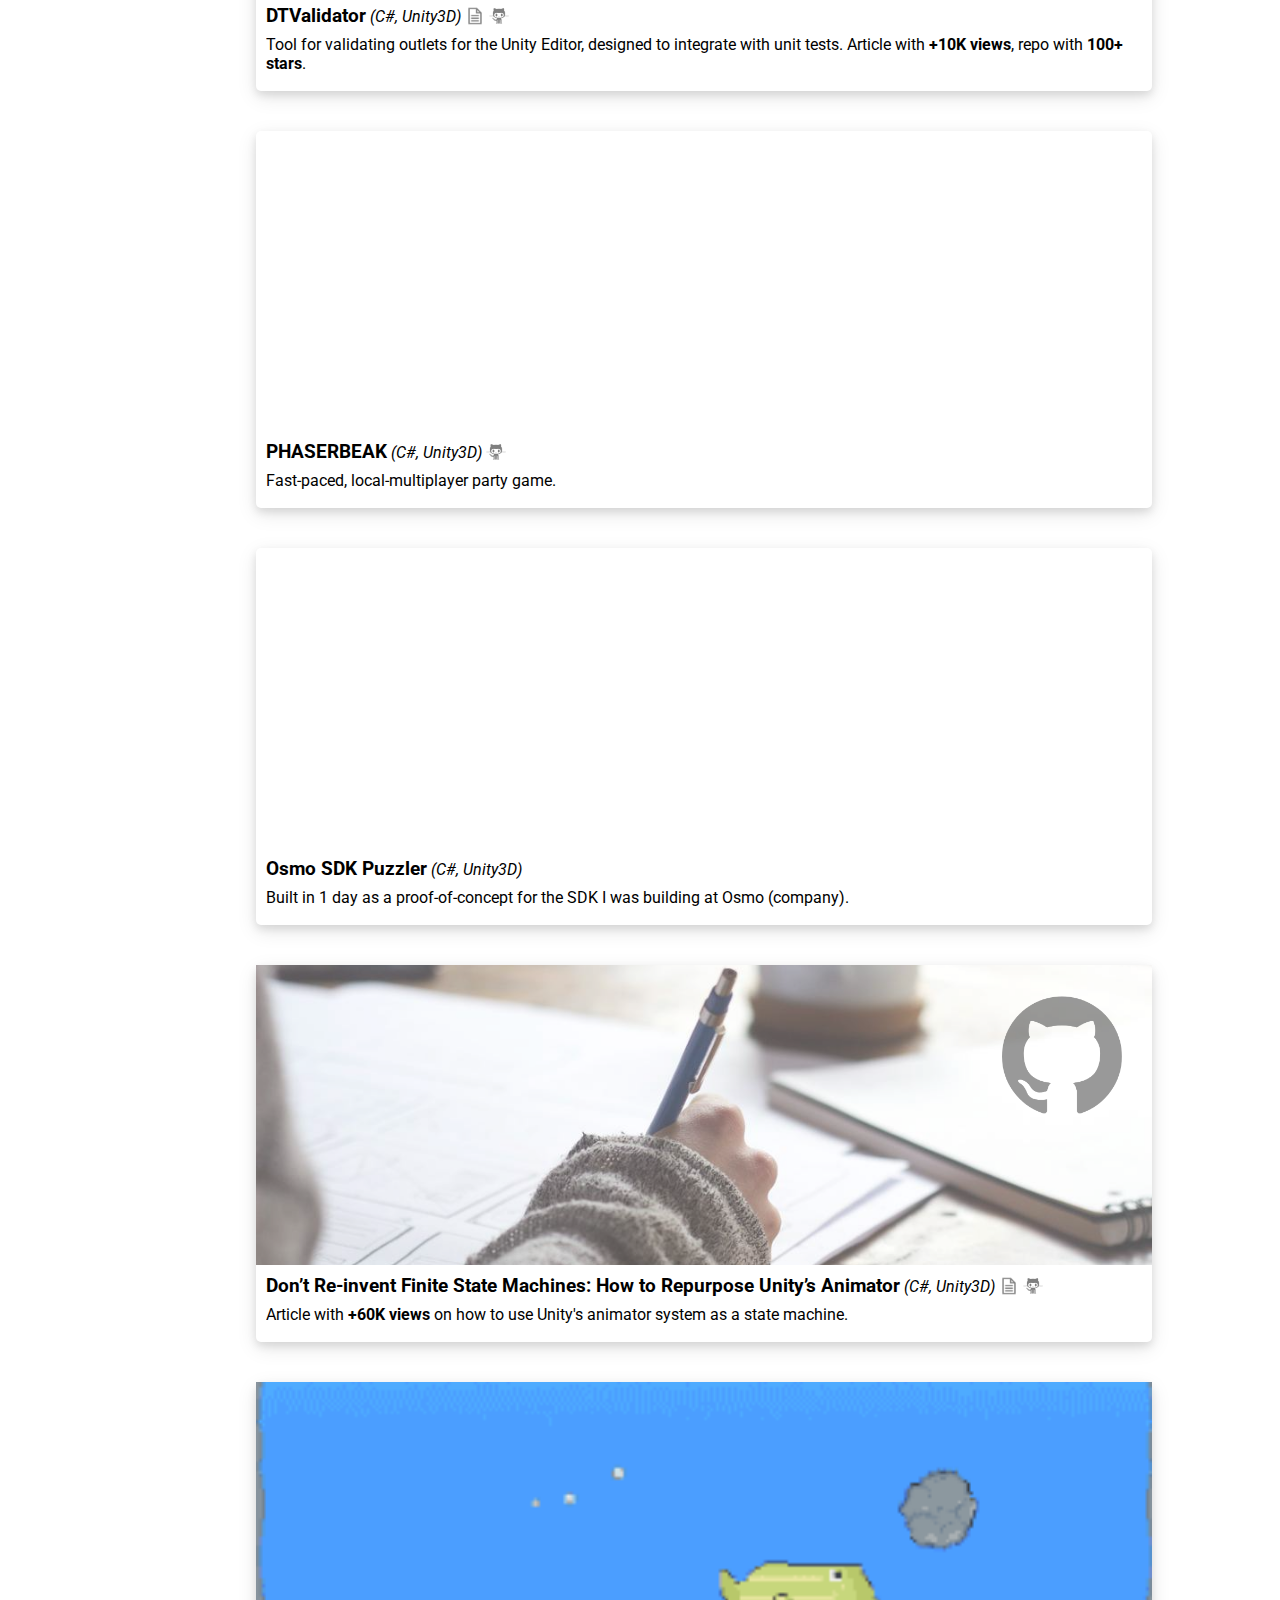
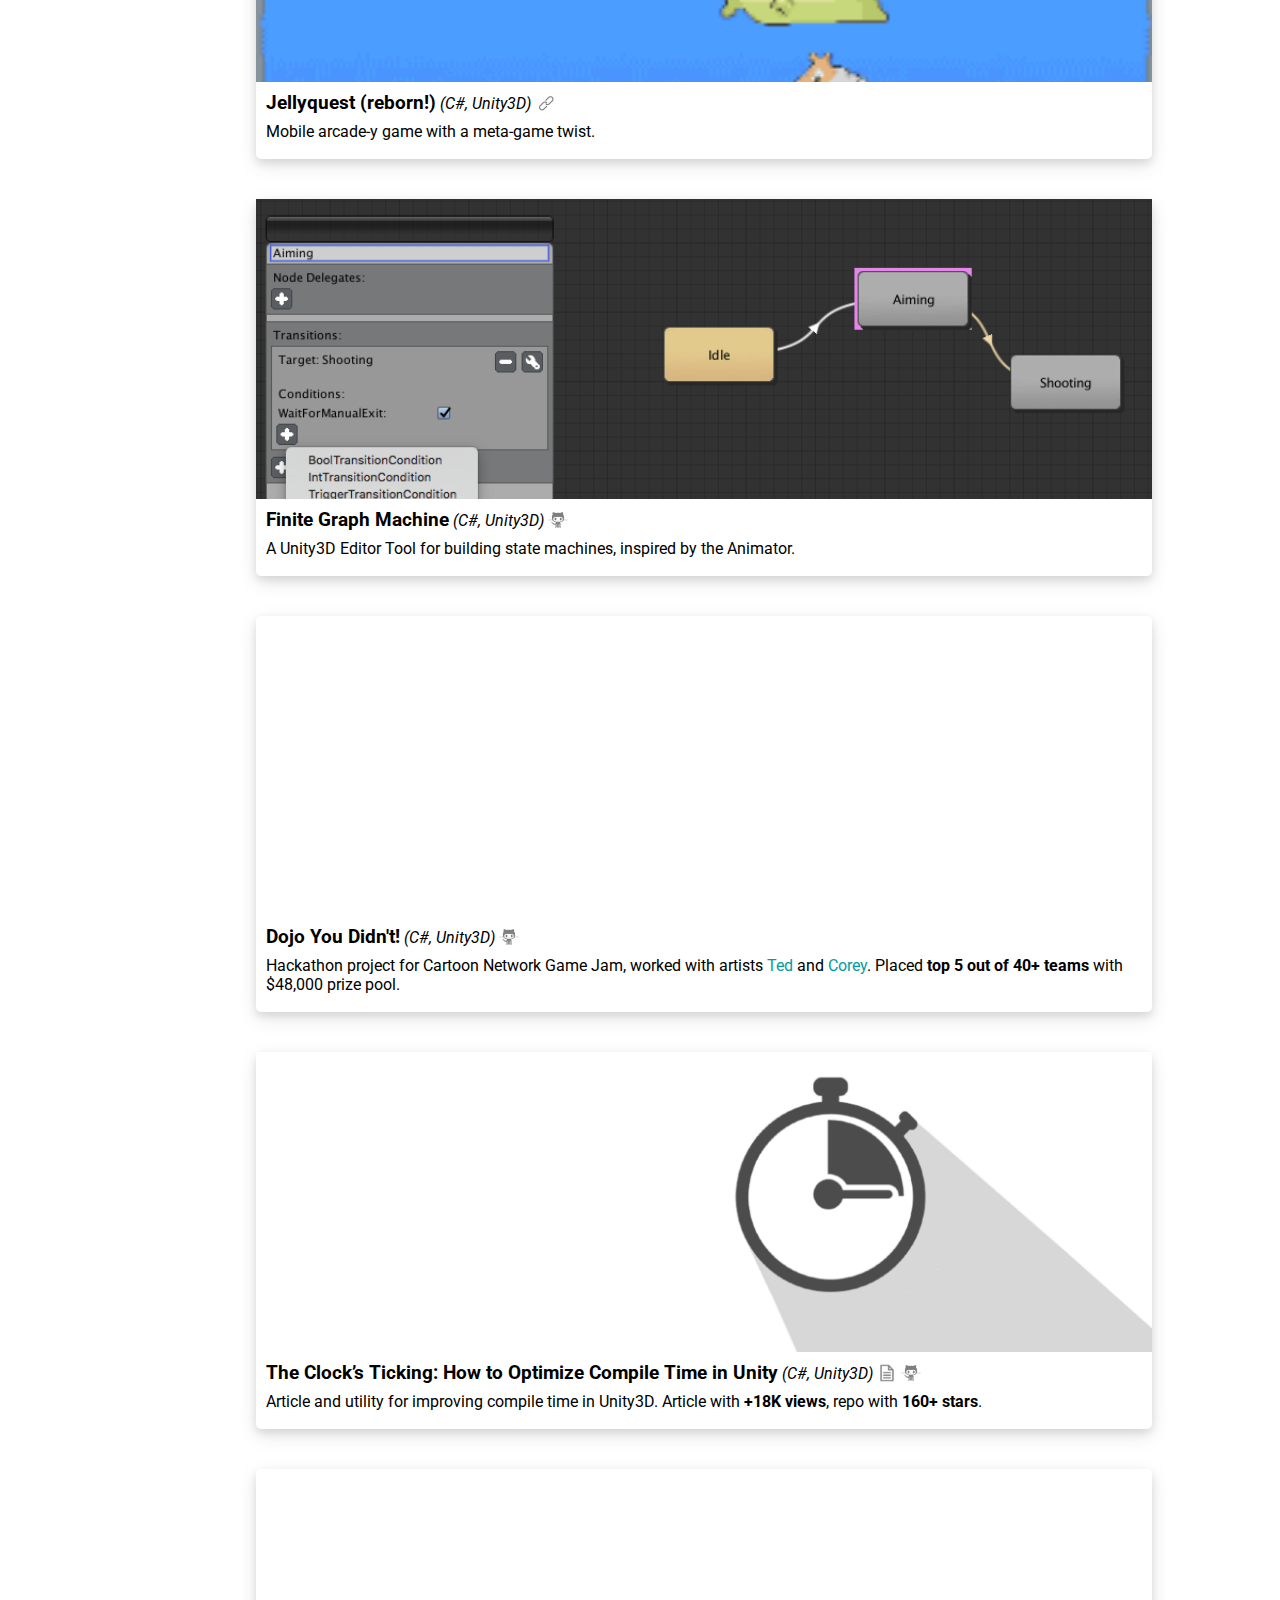
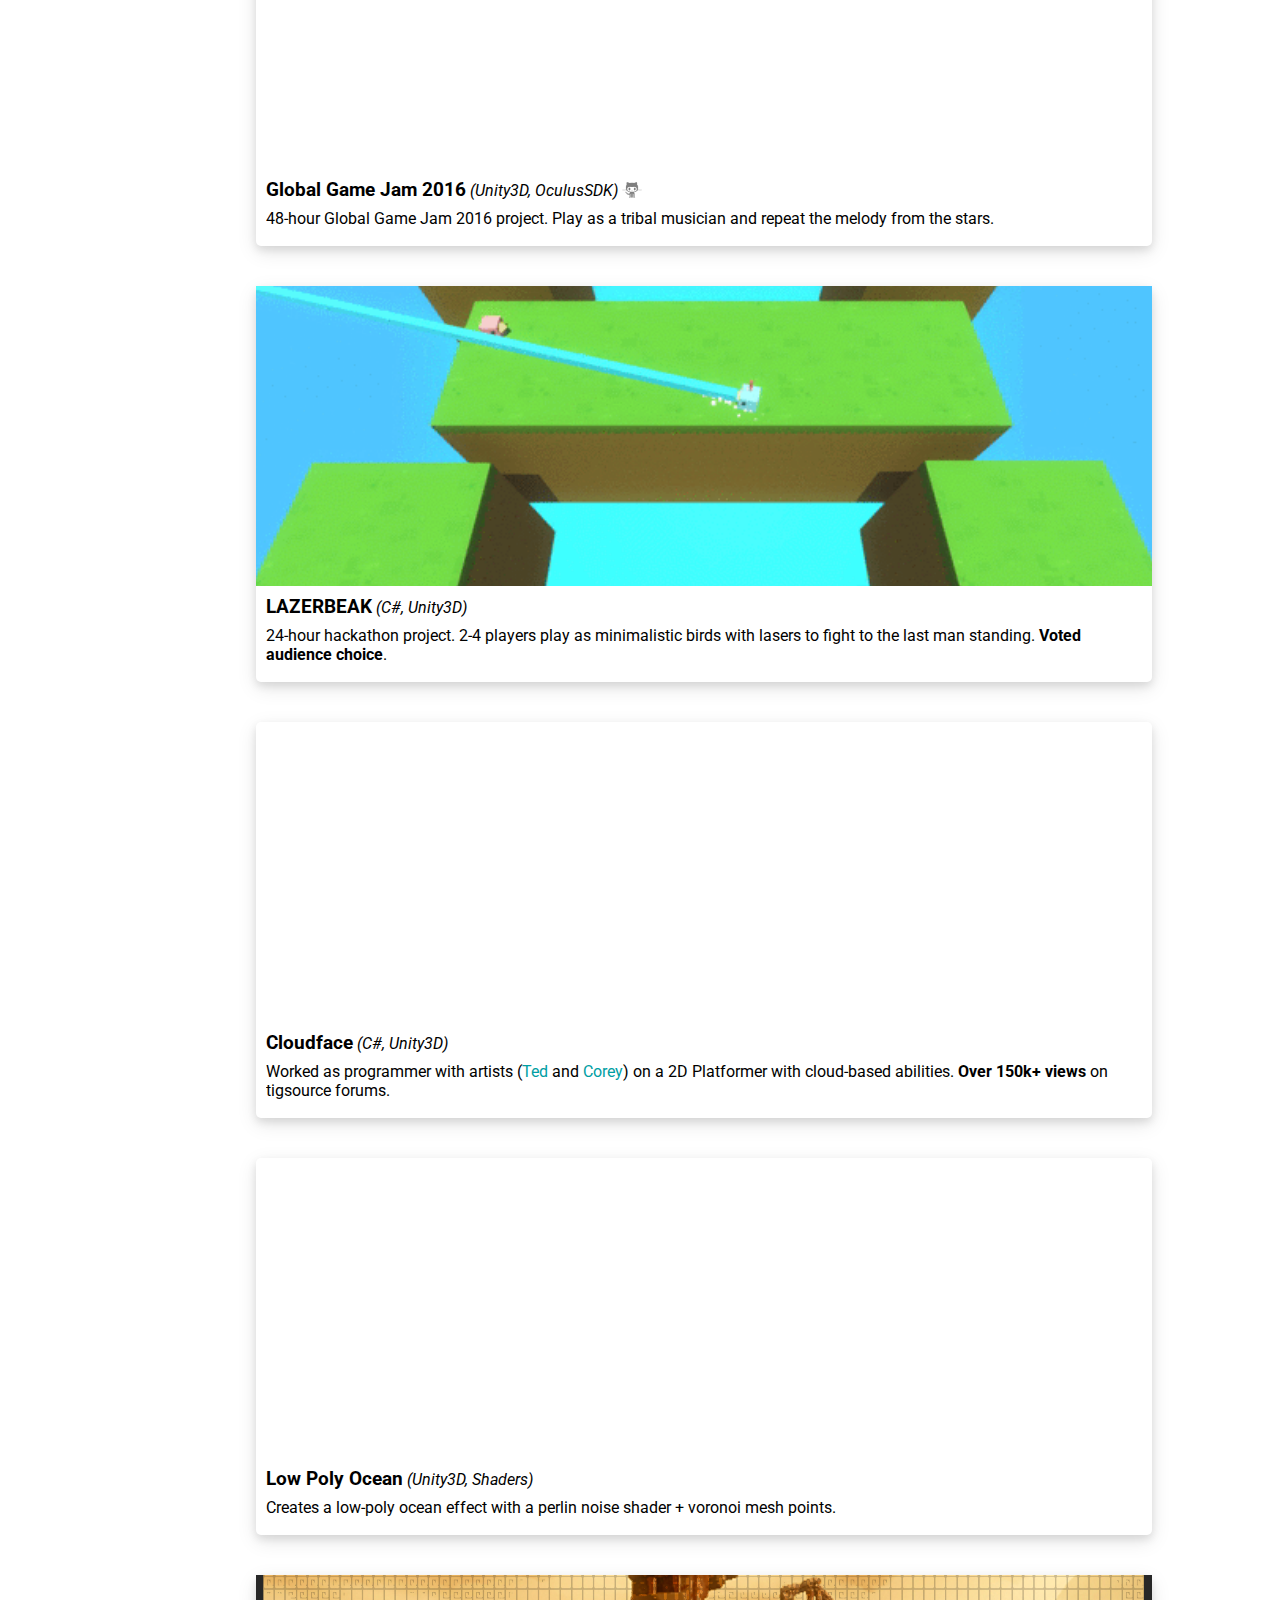
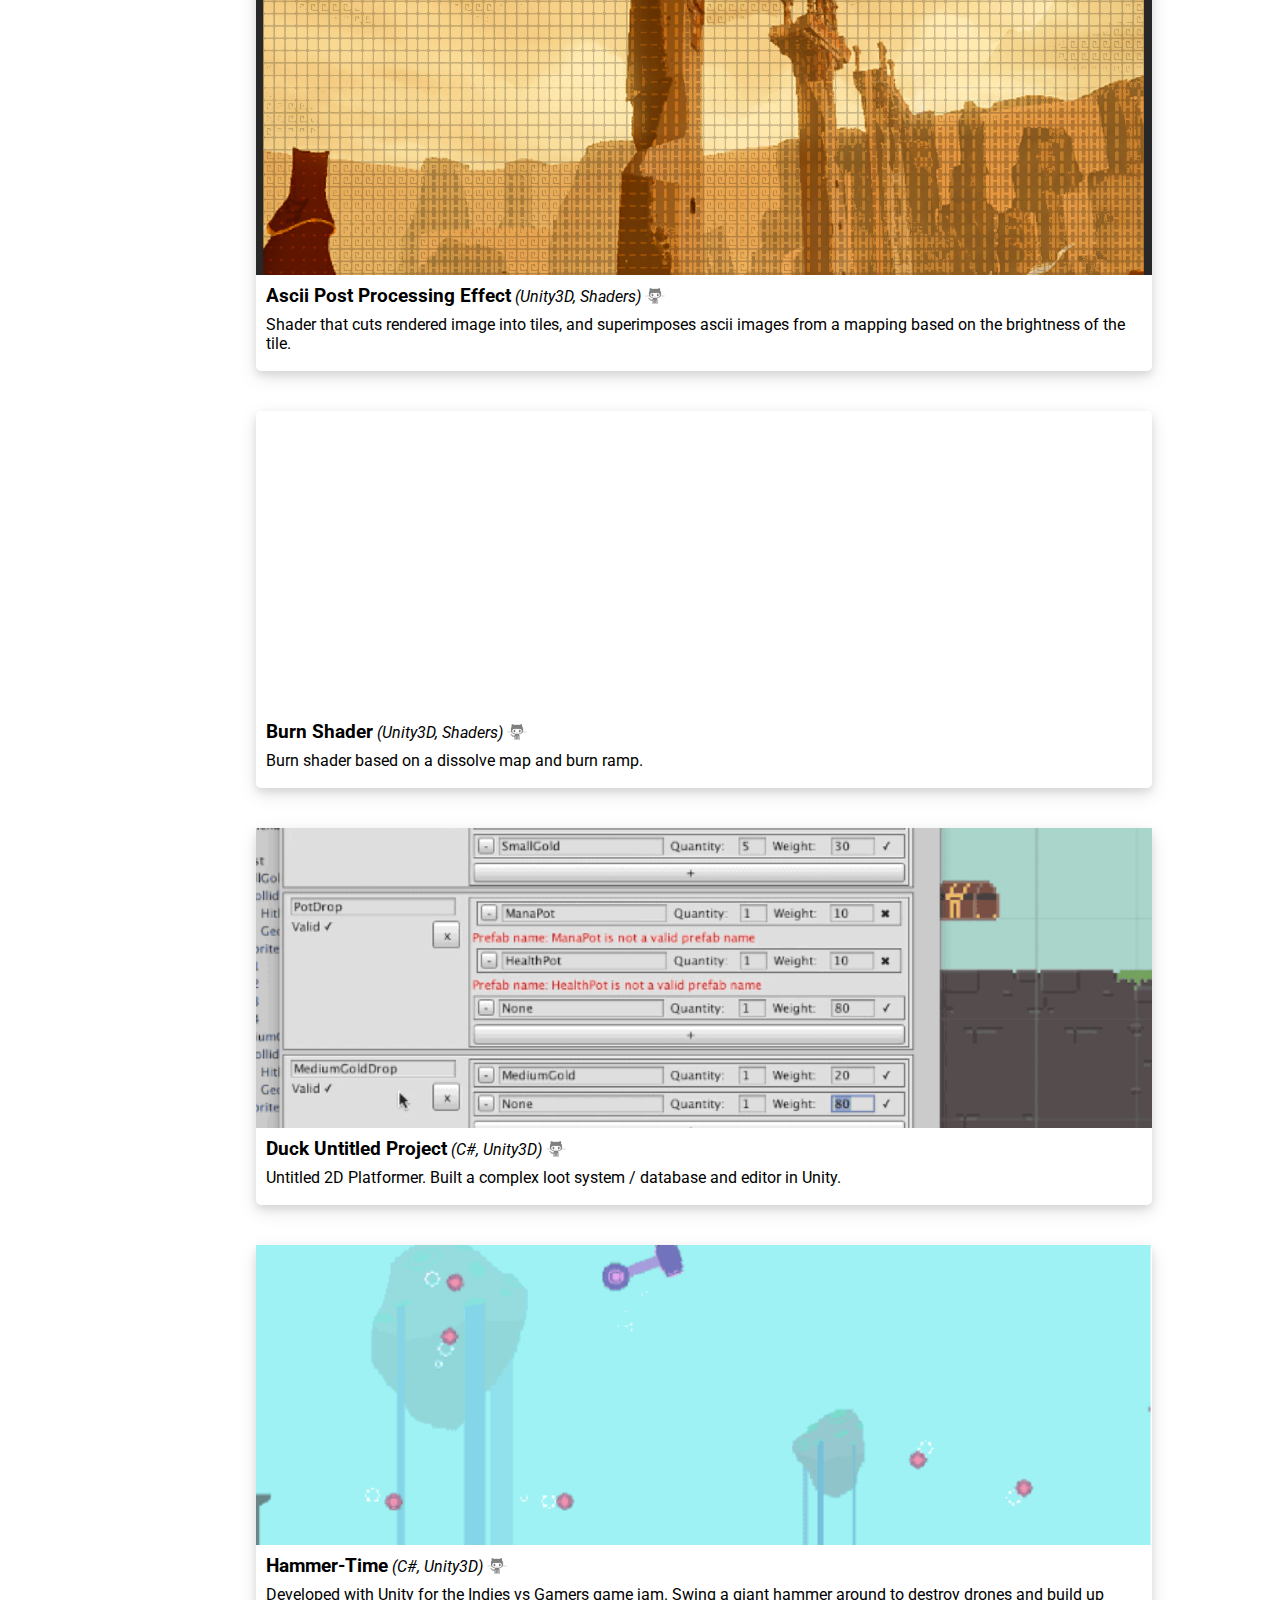
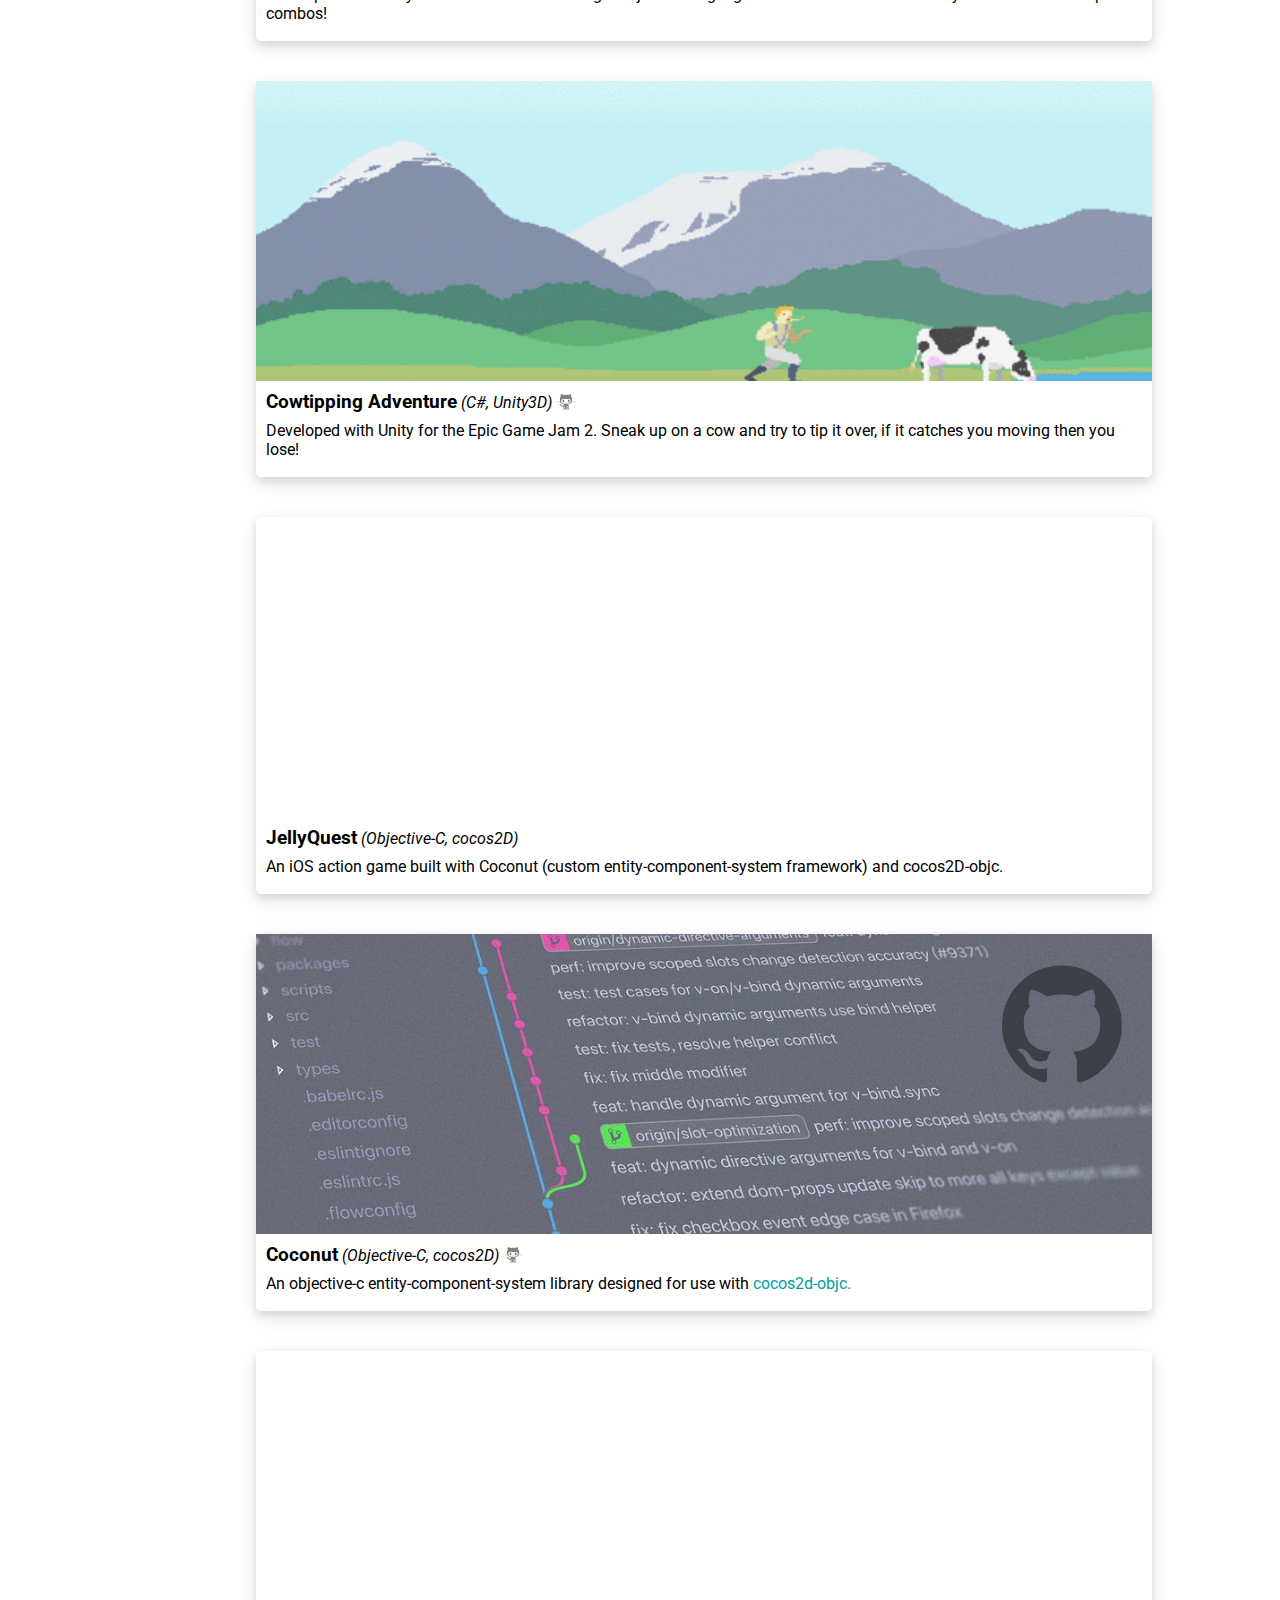
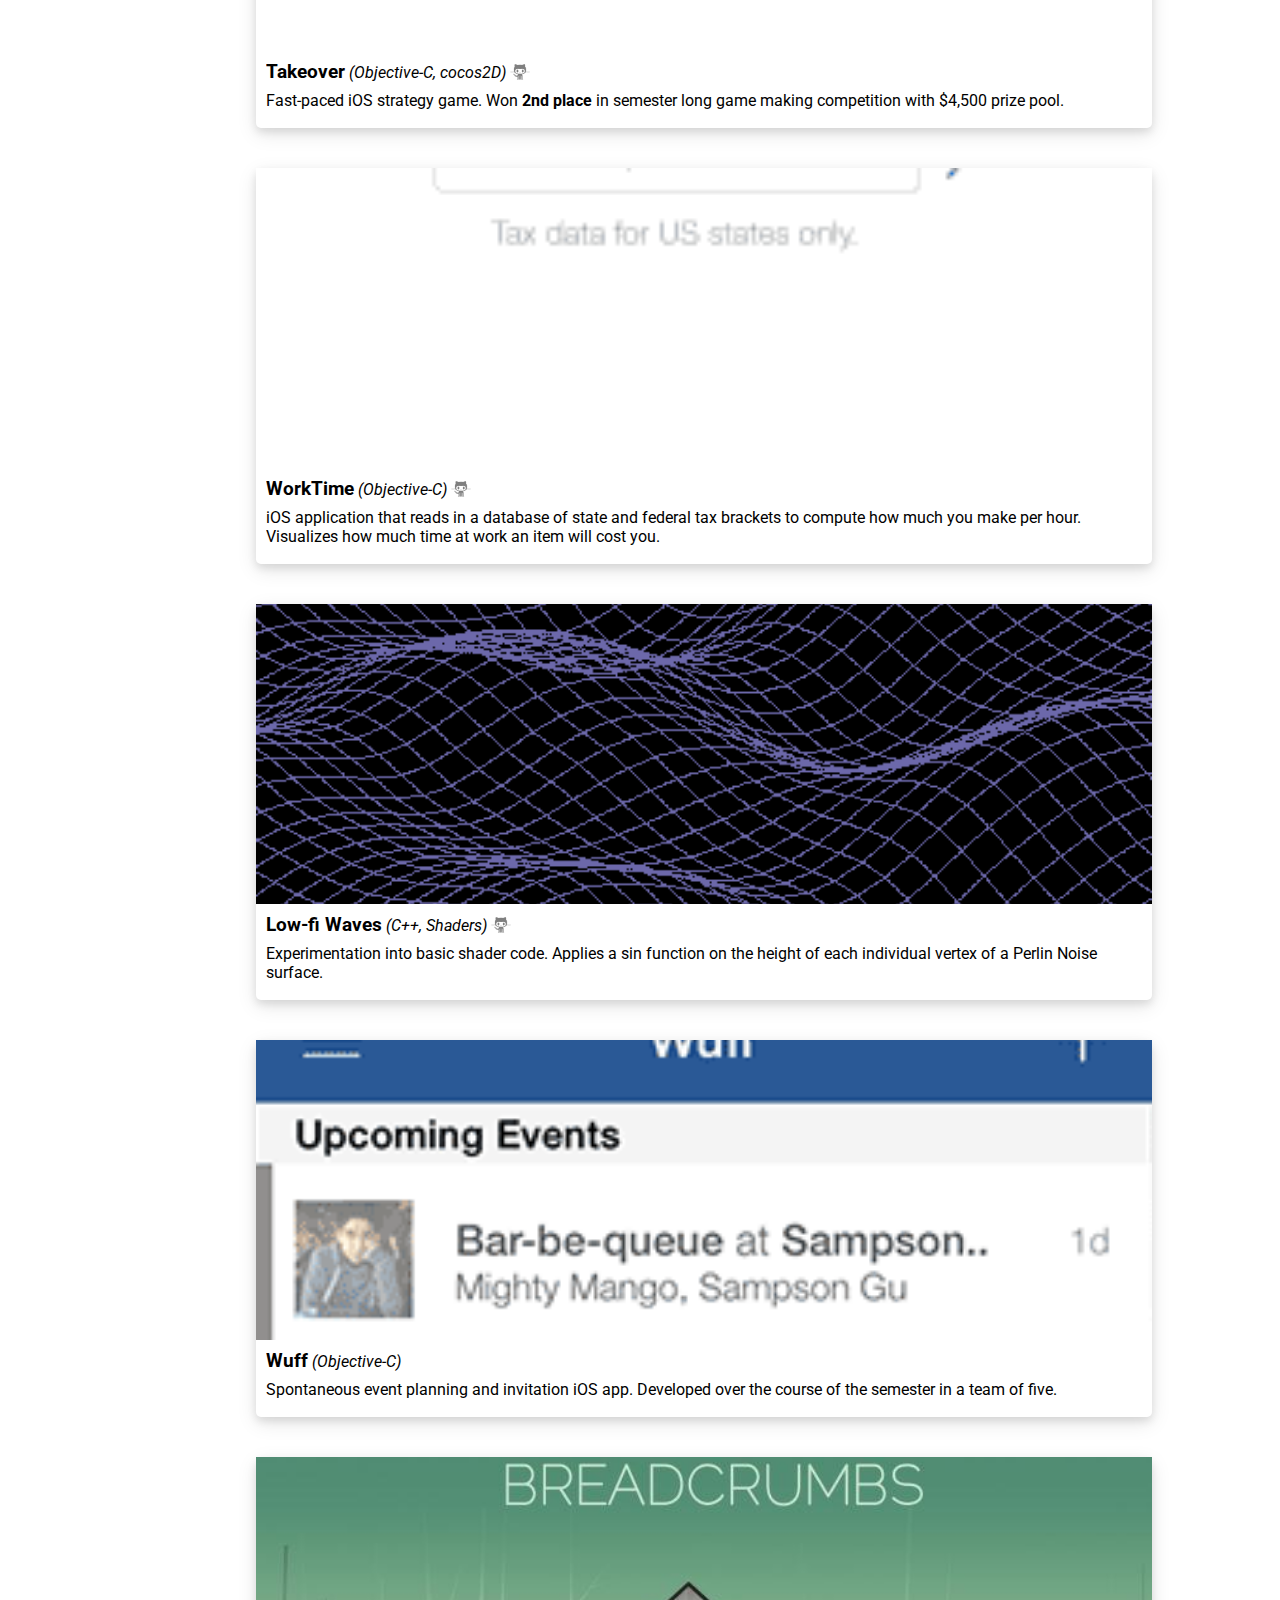
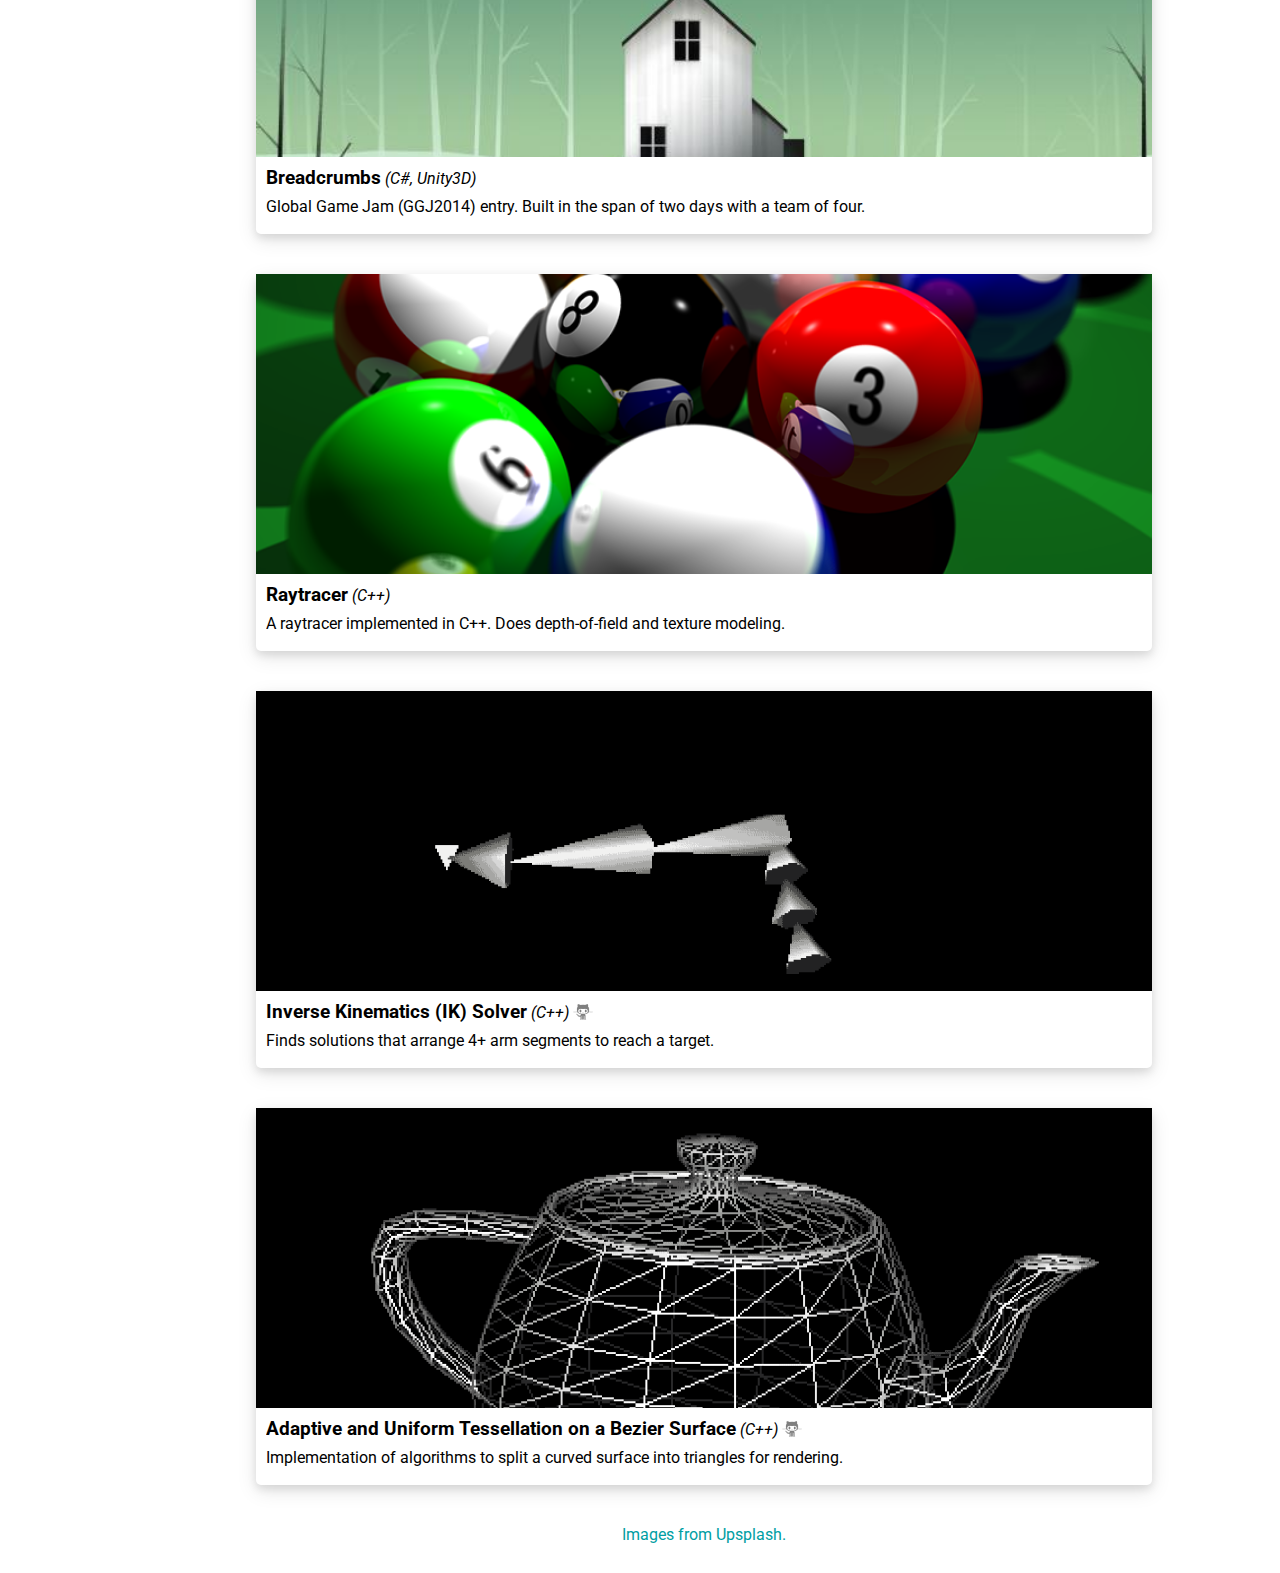
==== commit 97c0f8bb: "highly-available -> high-performance" ====
--- a/index.html
+++ b/index.html
@@ -142,9 +142,8 @@
           src="./img/social/linkedin.png" alt="Linkedin"></a>
     </div>
     <p>
-      Backend engineer with a focus on code architecture, and highly-available distributed systems. Most recently worked
-      on
-      scaling OneSignal's notification delivery pipeline from sending 75k/sec to >1.8M/sec.
+      Backend engineer with a focus on code architecture, and high-performance distributed systems. Most recently worked
+      on scaling OneSignal's notification delivery pipeline from sending 75k/sec to >1.8M/sec.
 
       <br><br>
       See my <a href="res/darrentsung_resume.pdf">resume</a> for more information.
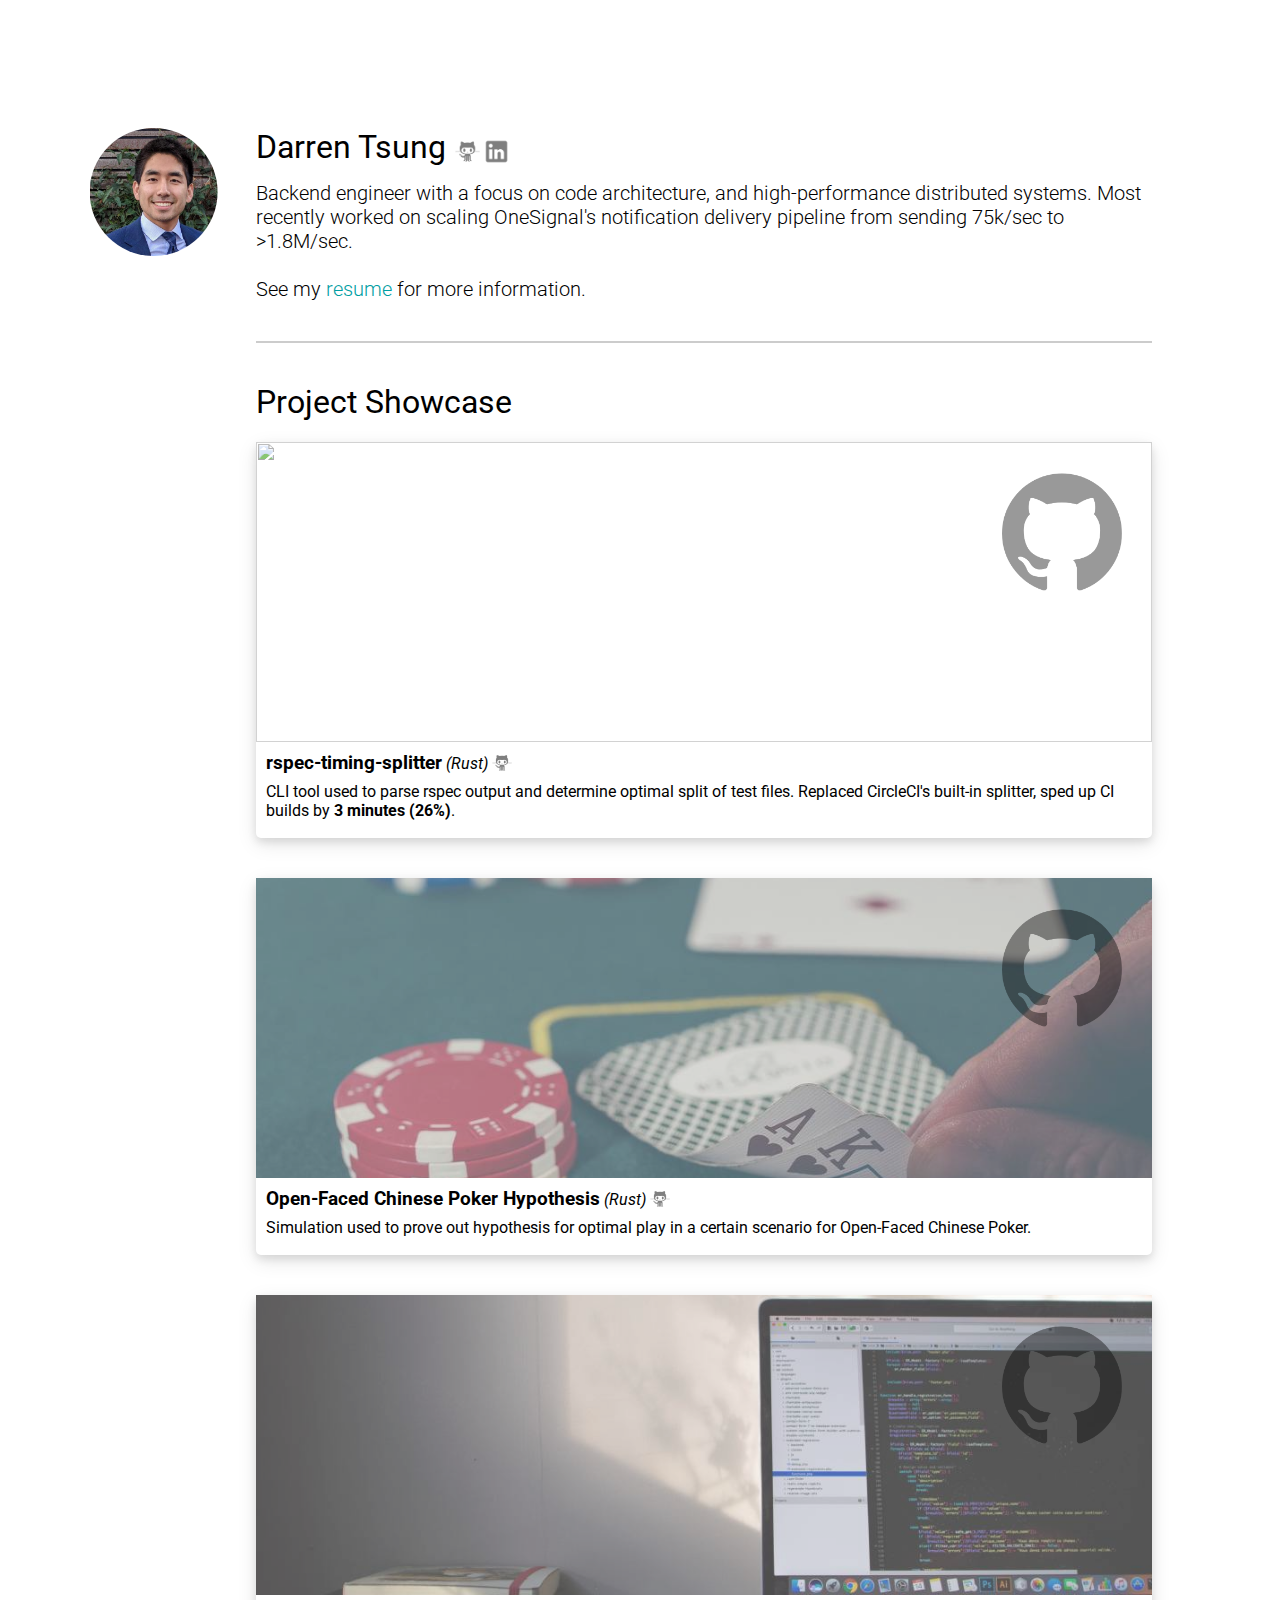
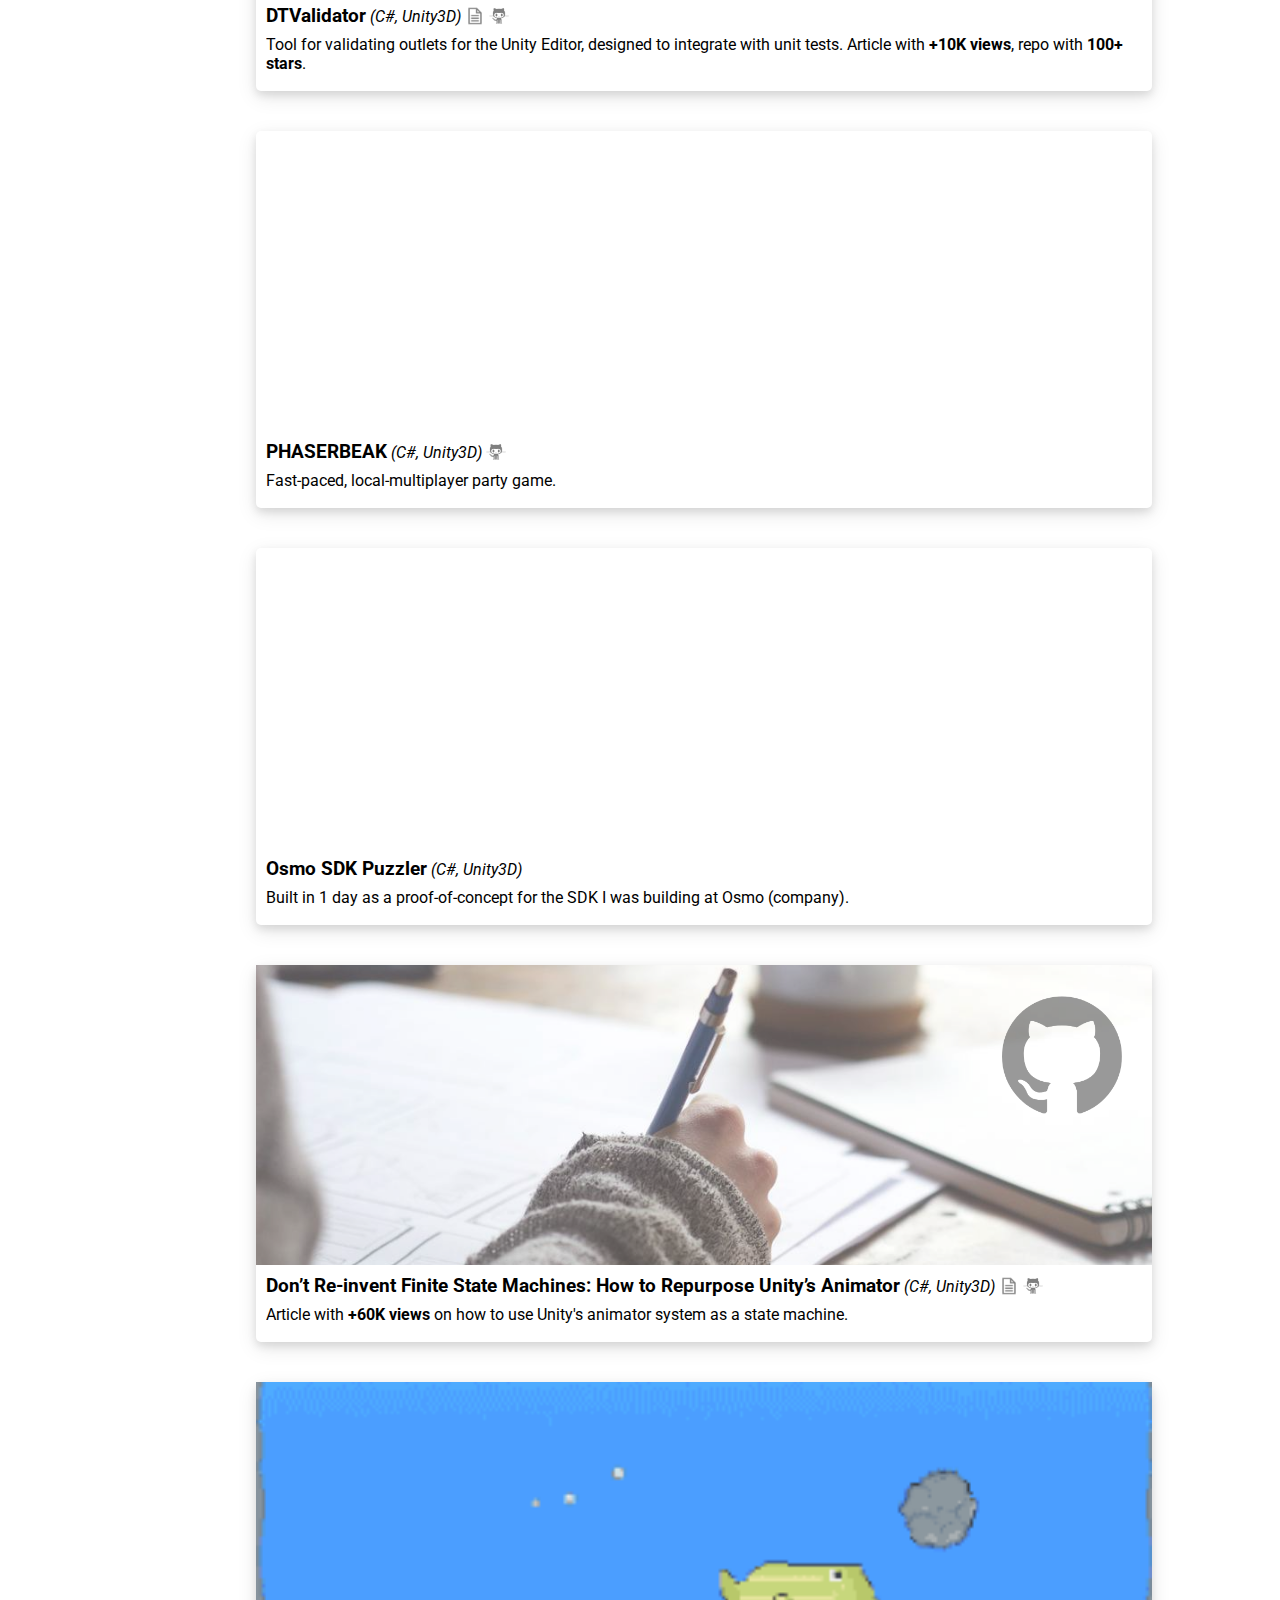
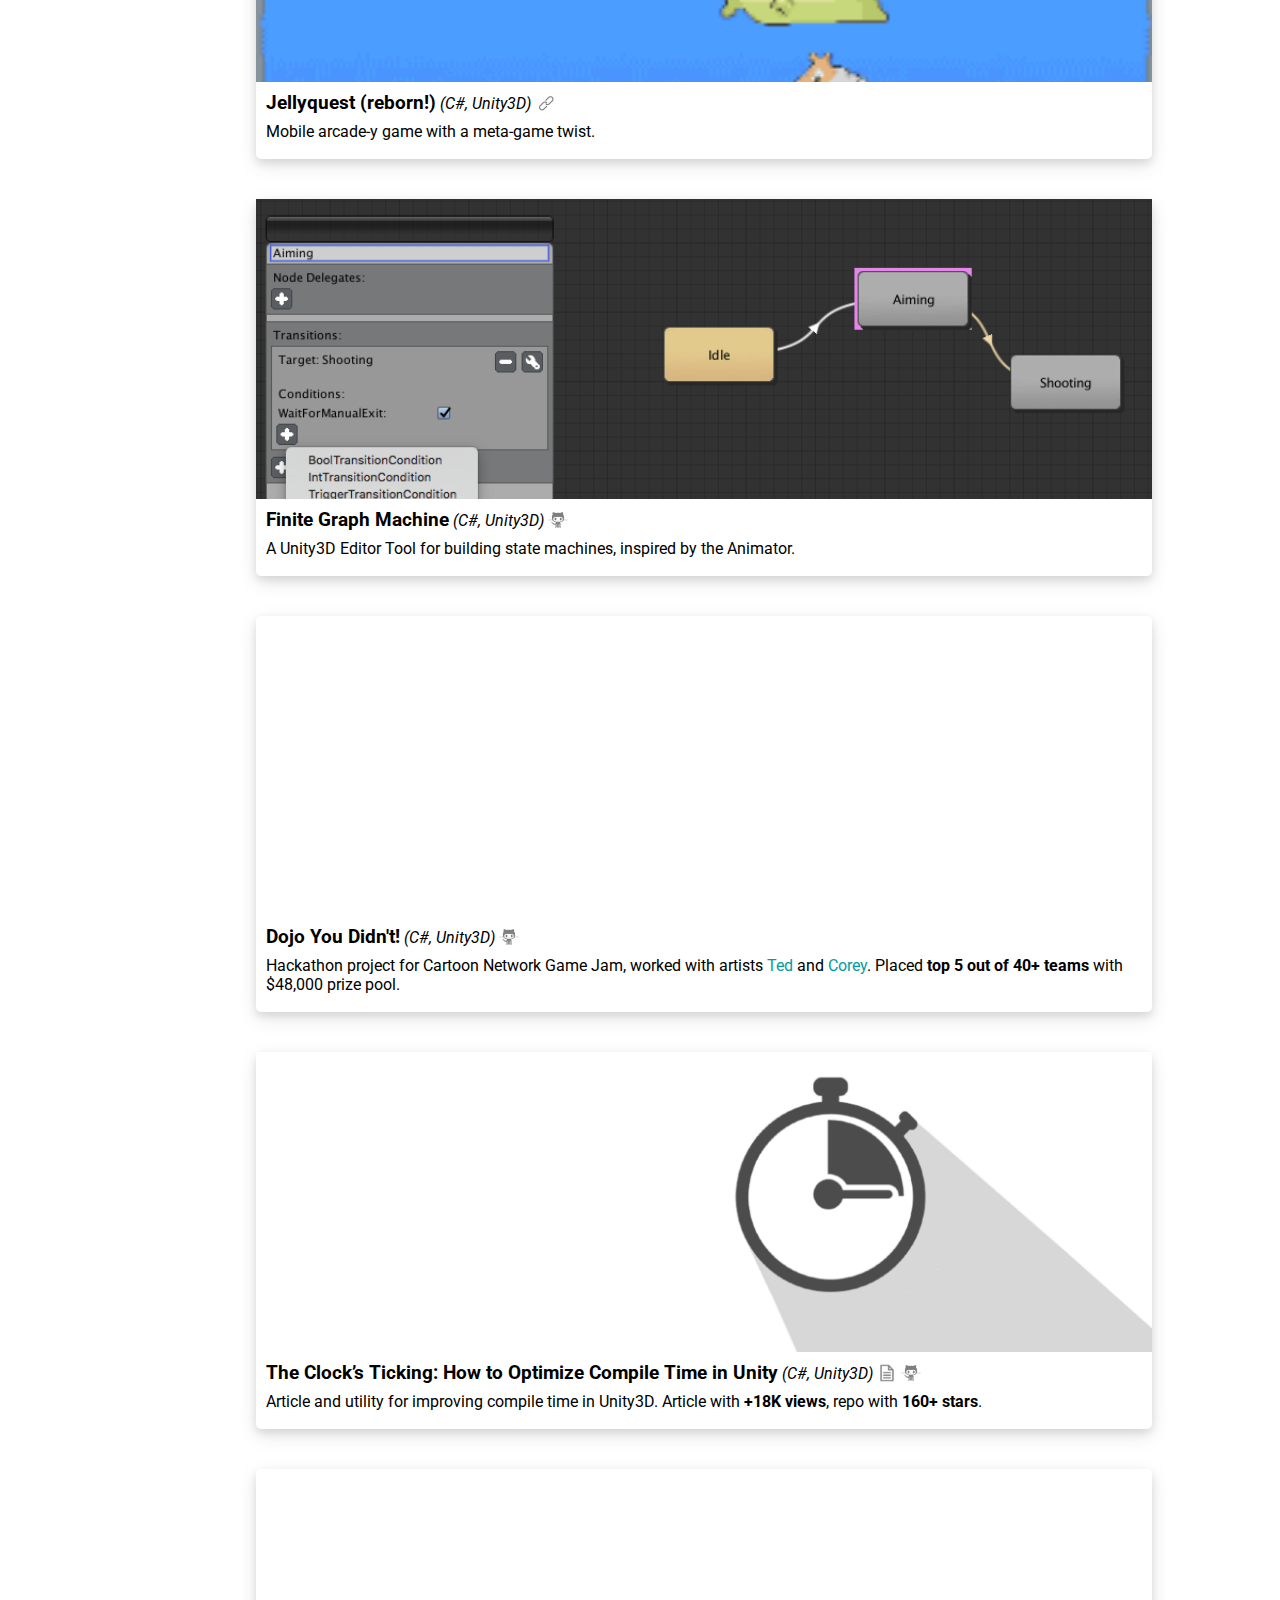
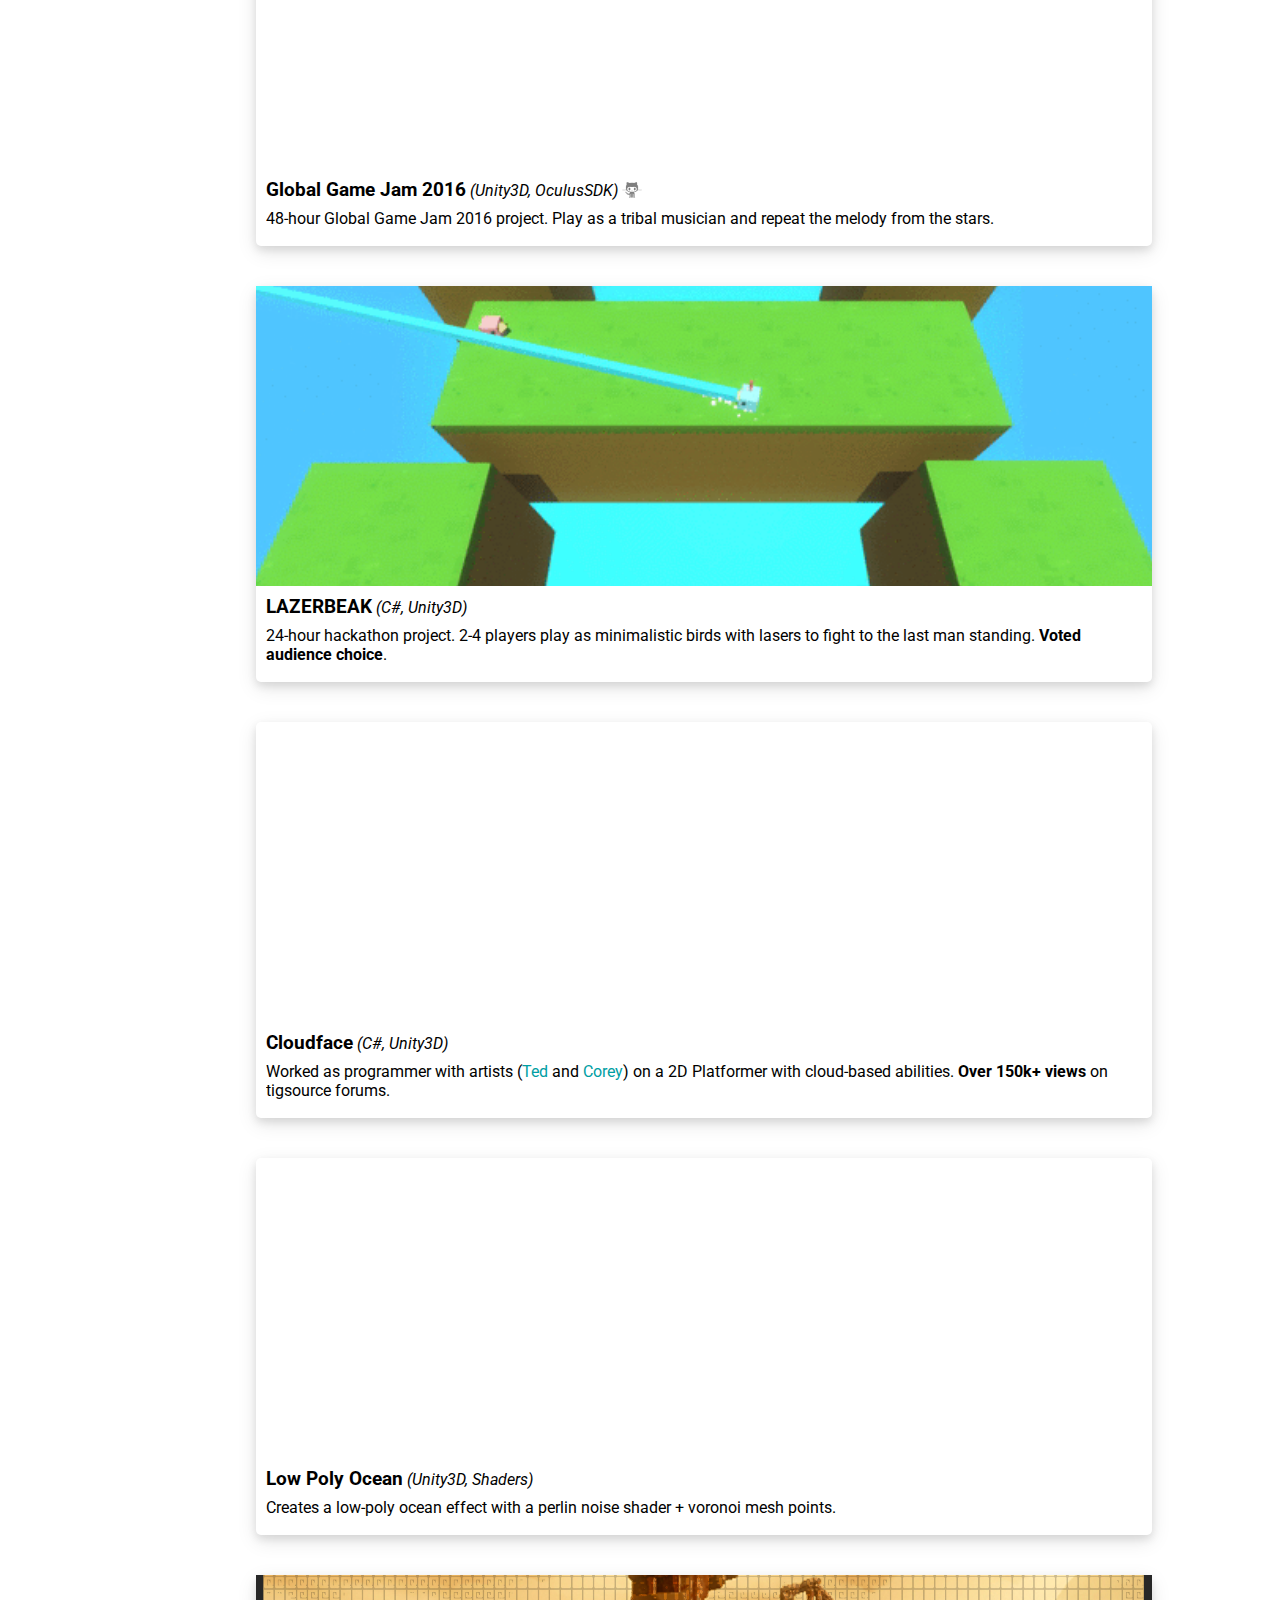
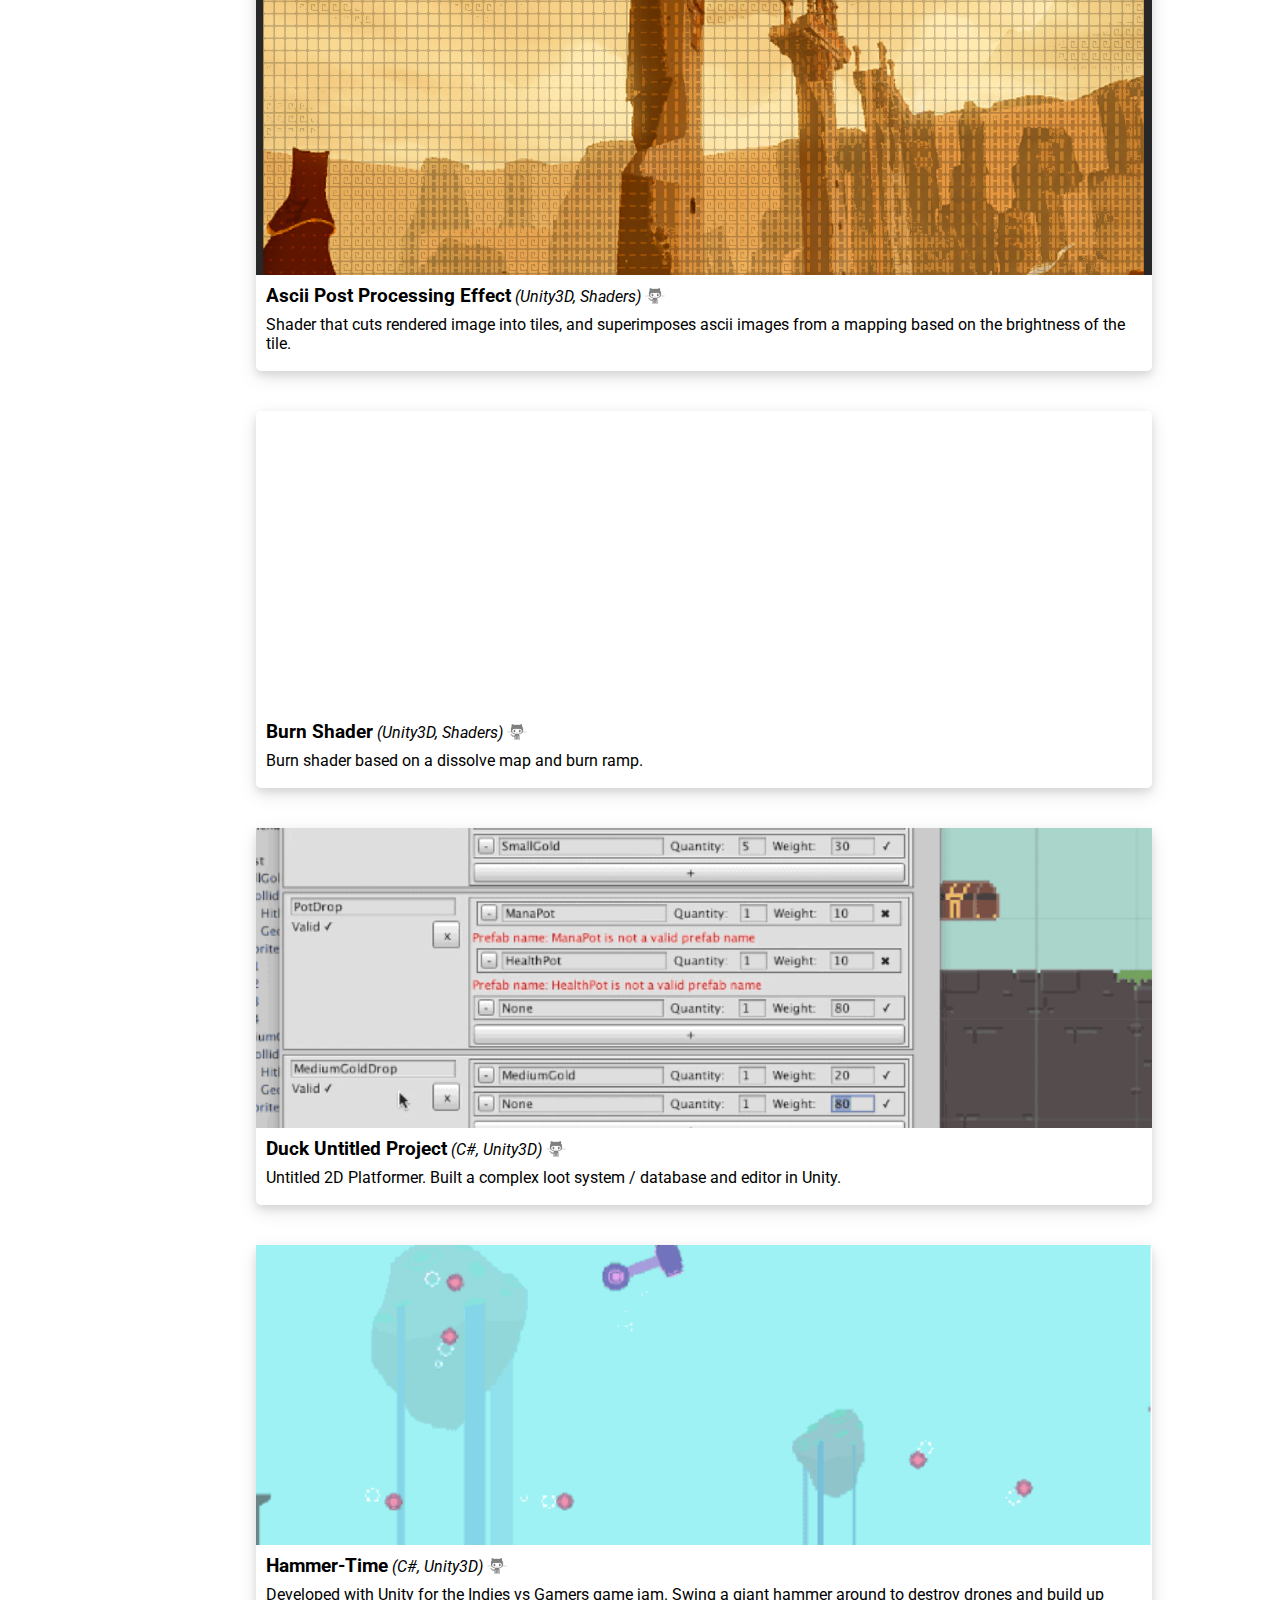
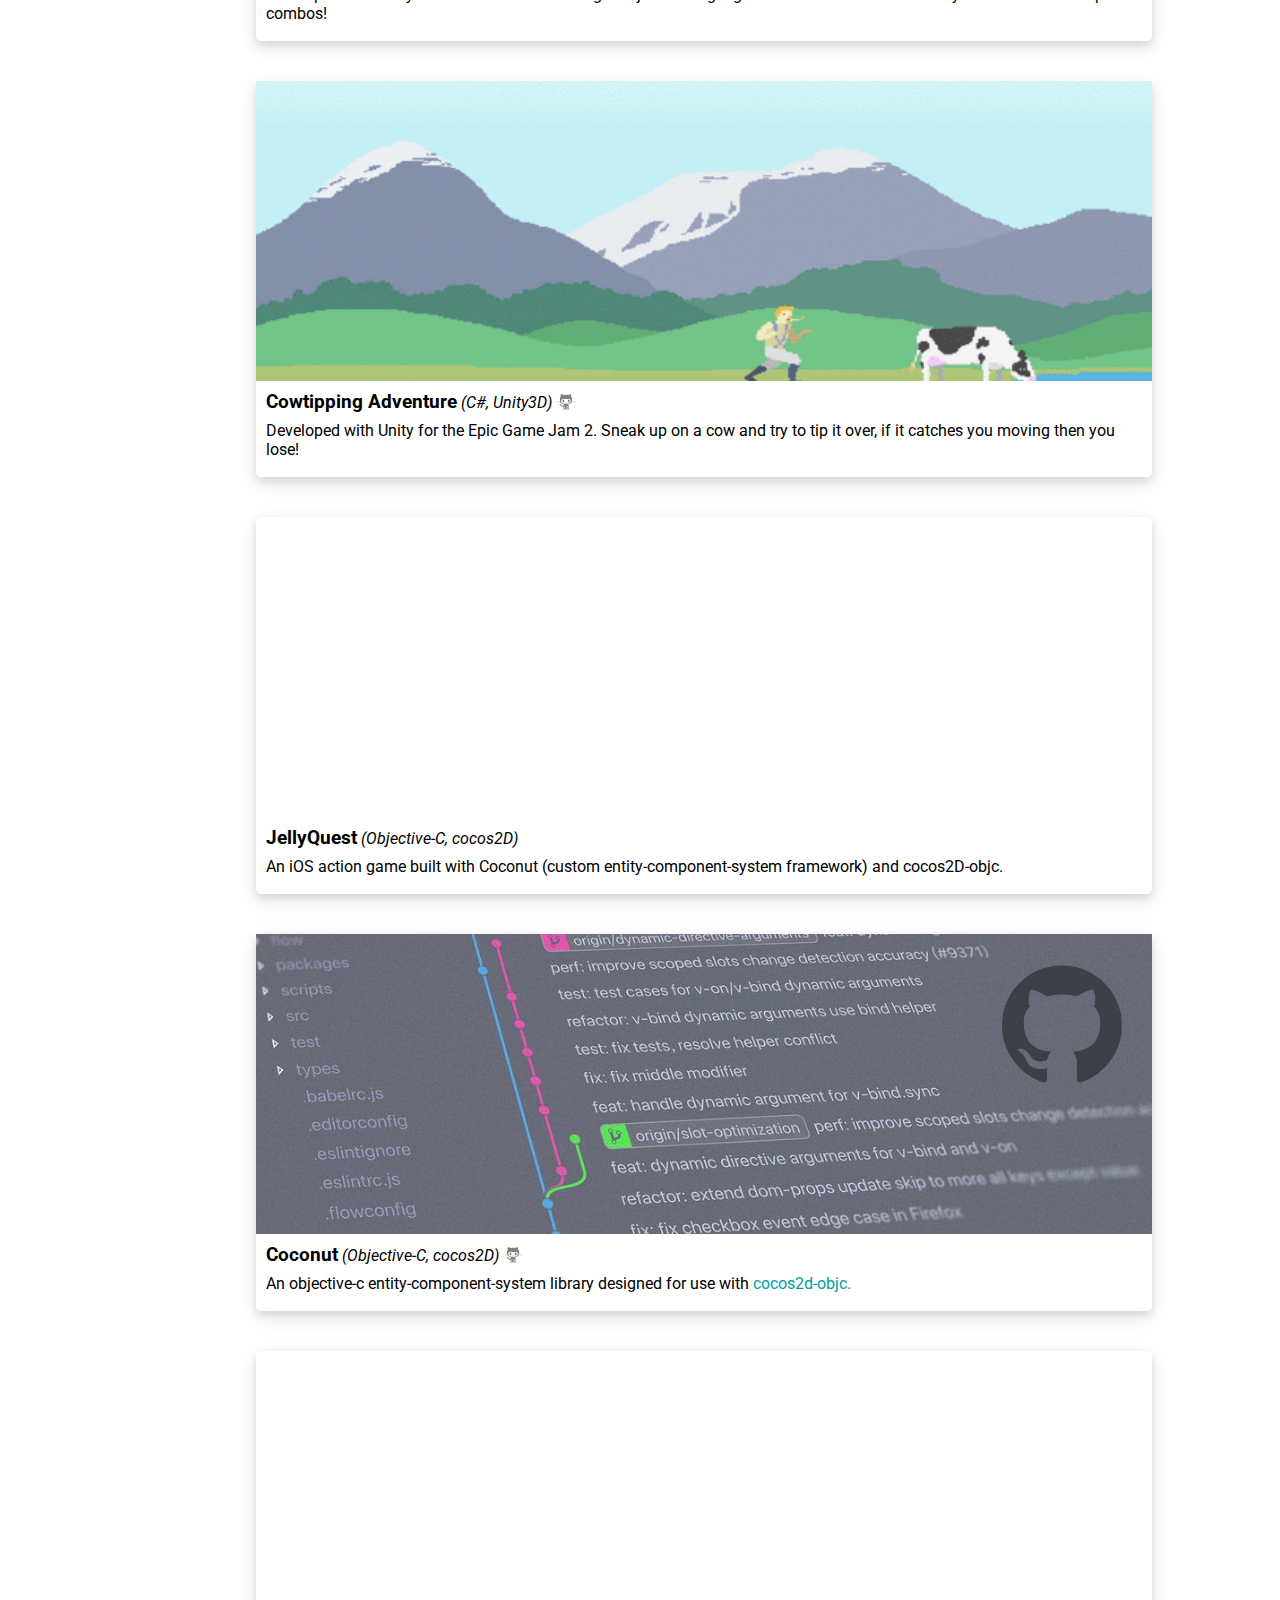
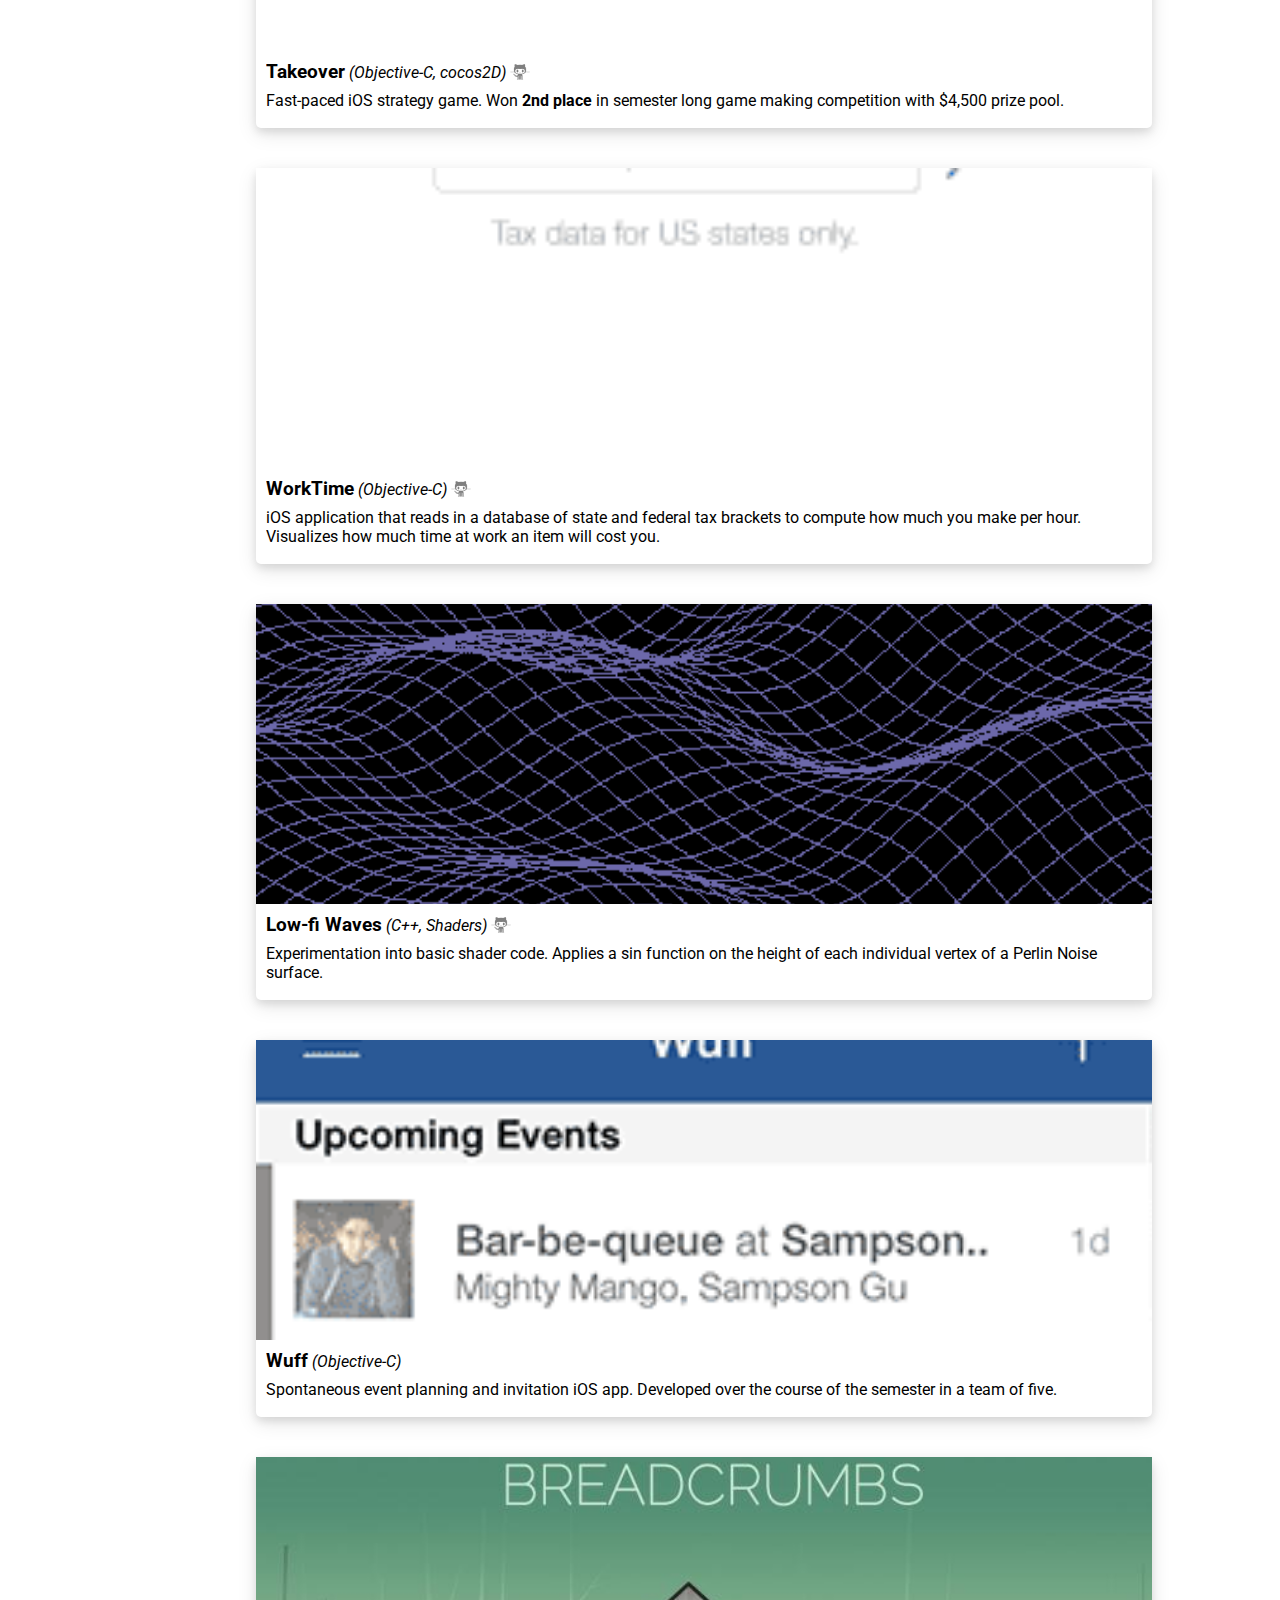
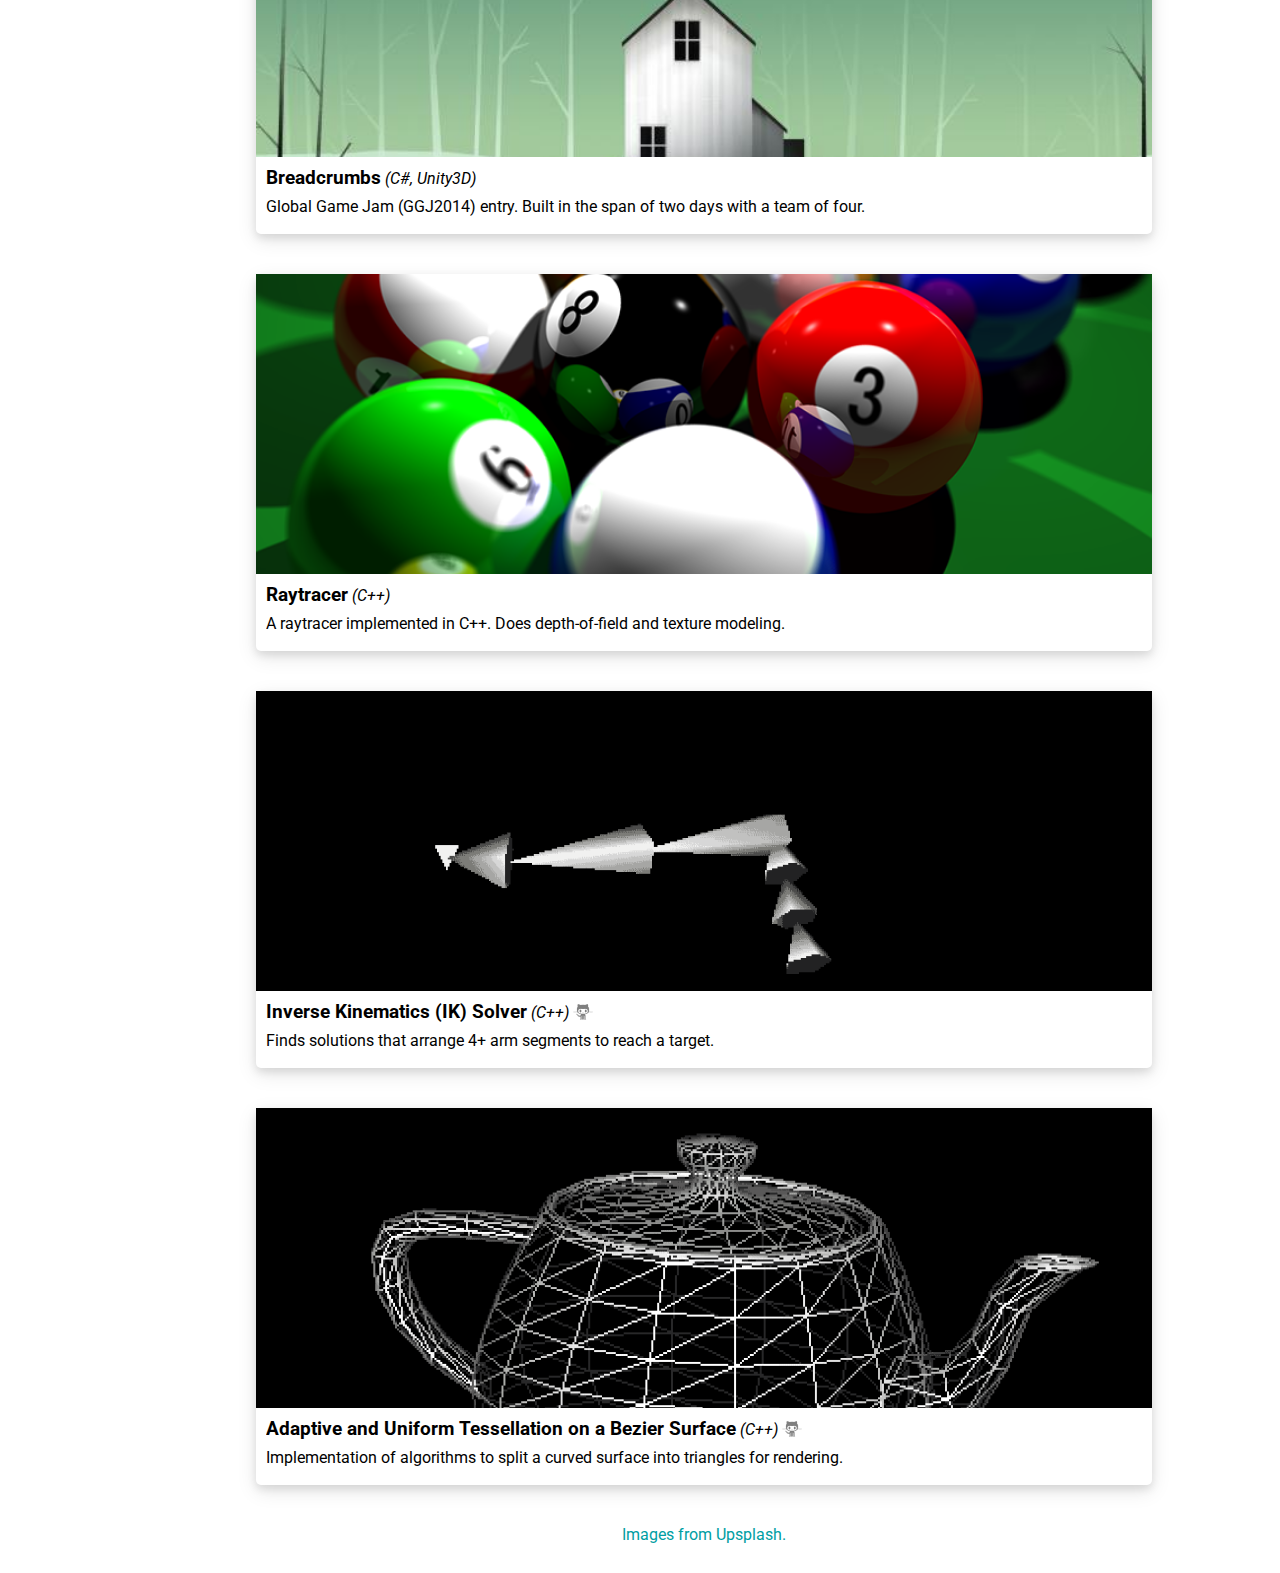
==== commit b470ceb1: "Add CI clarification" ====
--- a/index.html
+++ b/index.html
@@ -167,7 +167,7 @@
         </div>
         <p>
           CLI tool used to parse rspec output and determine optimal split of test files. Replaced
-          CircleCI's built-in splitter, sped up builds by <b>3 minutes (26%)</b>.
+          CircleCI's built-in splitter, sped up CI builds by <b>3 minutes (26%)</b>.
         </p>
       </div>
     </li>
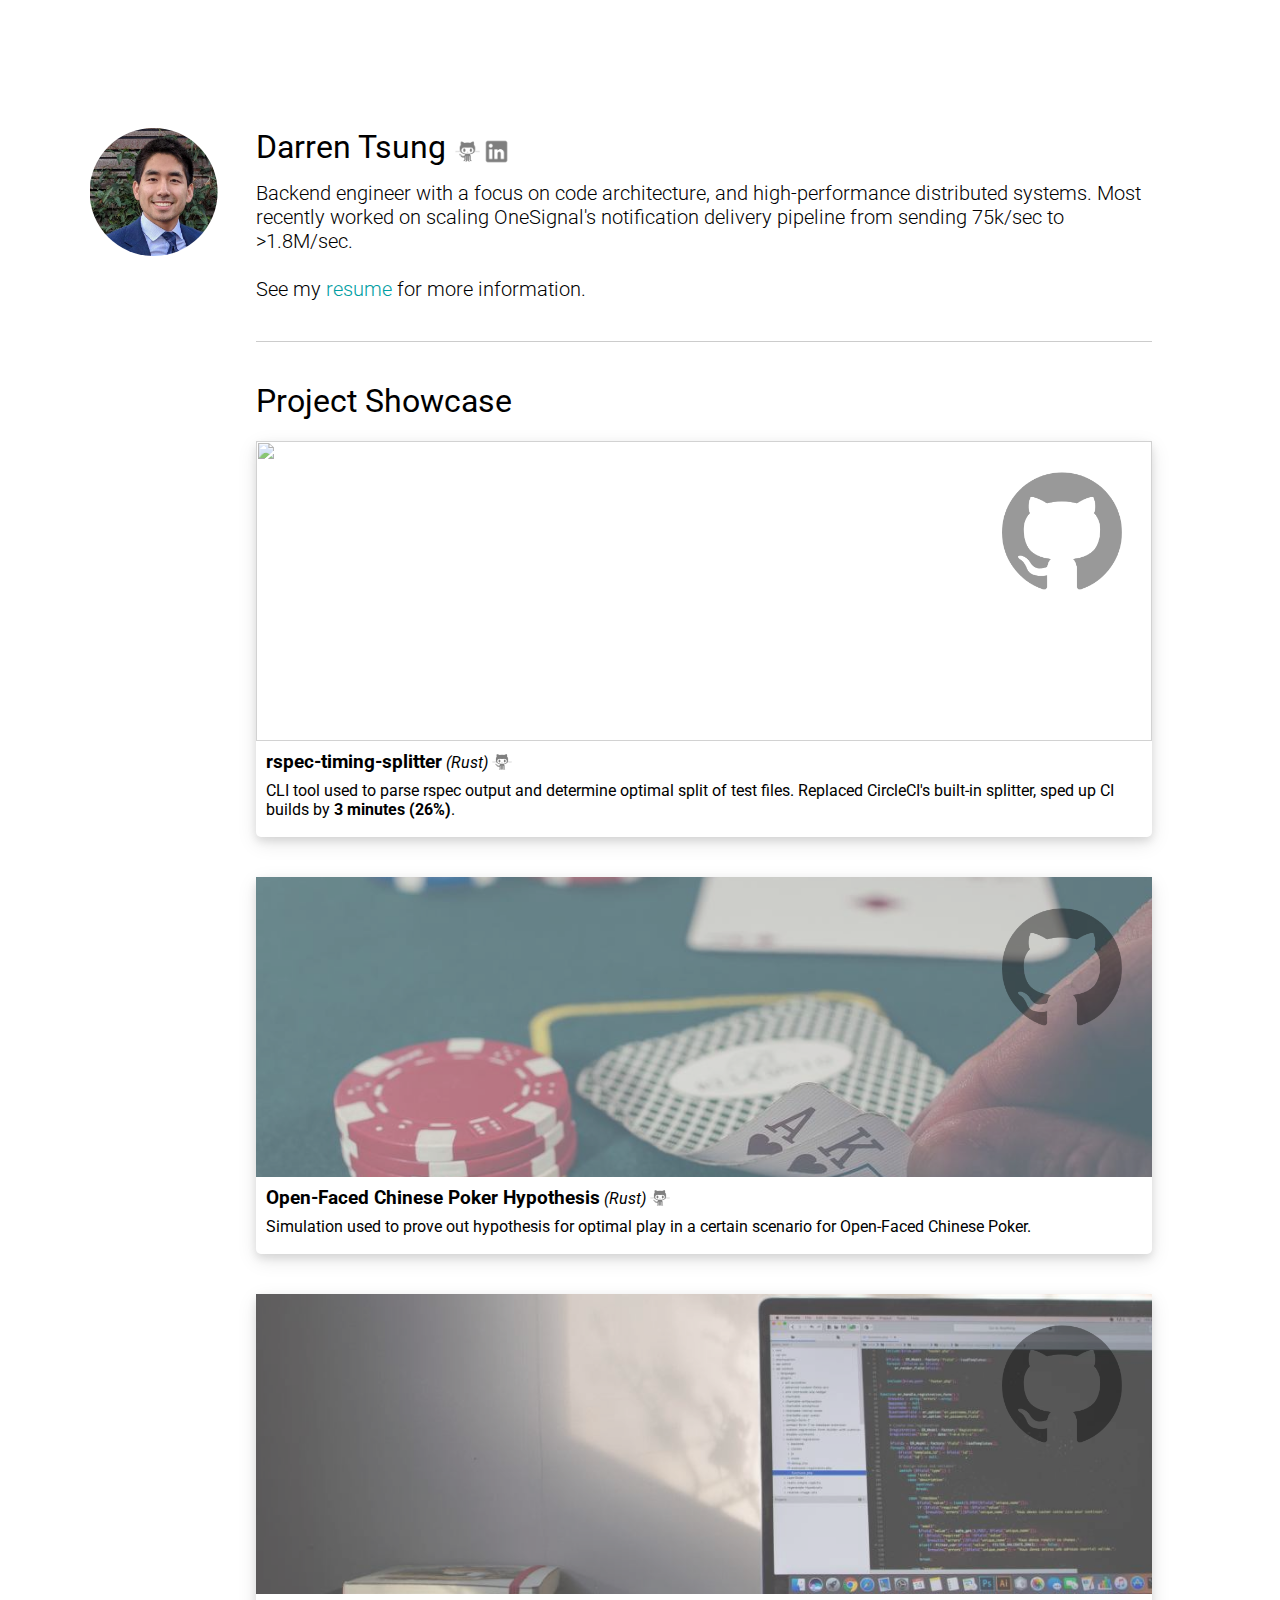
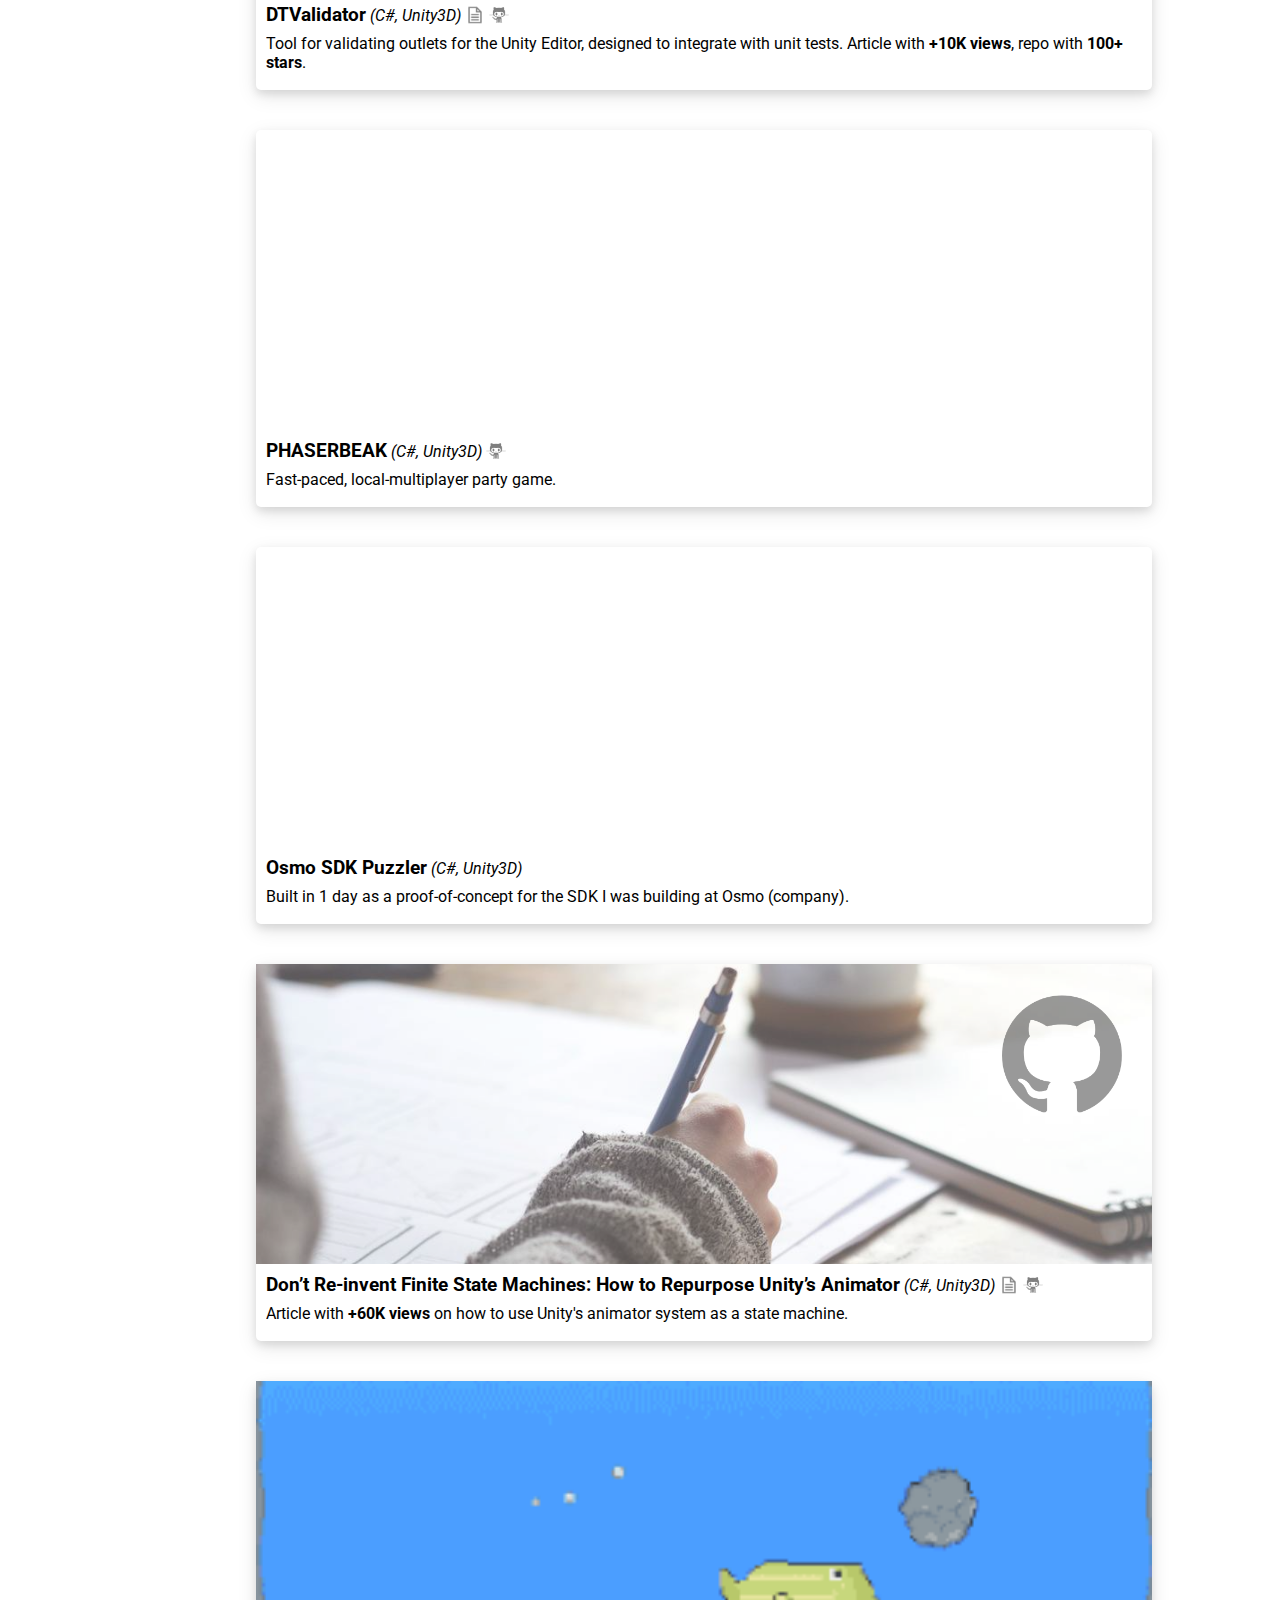
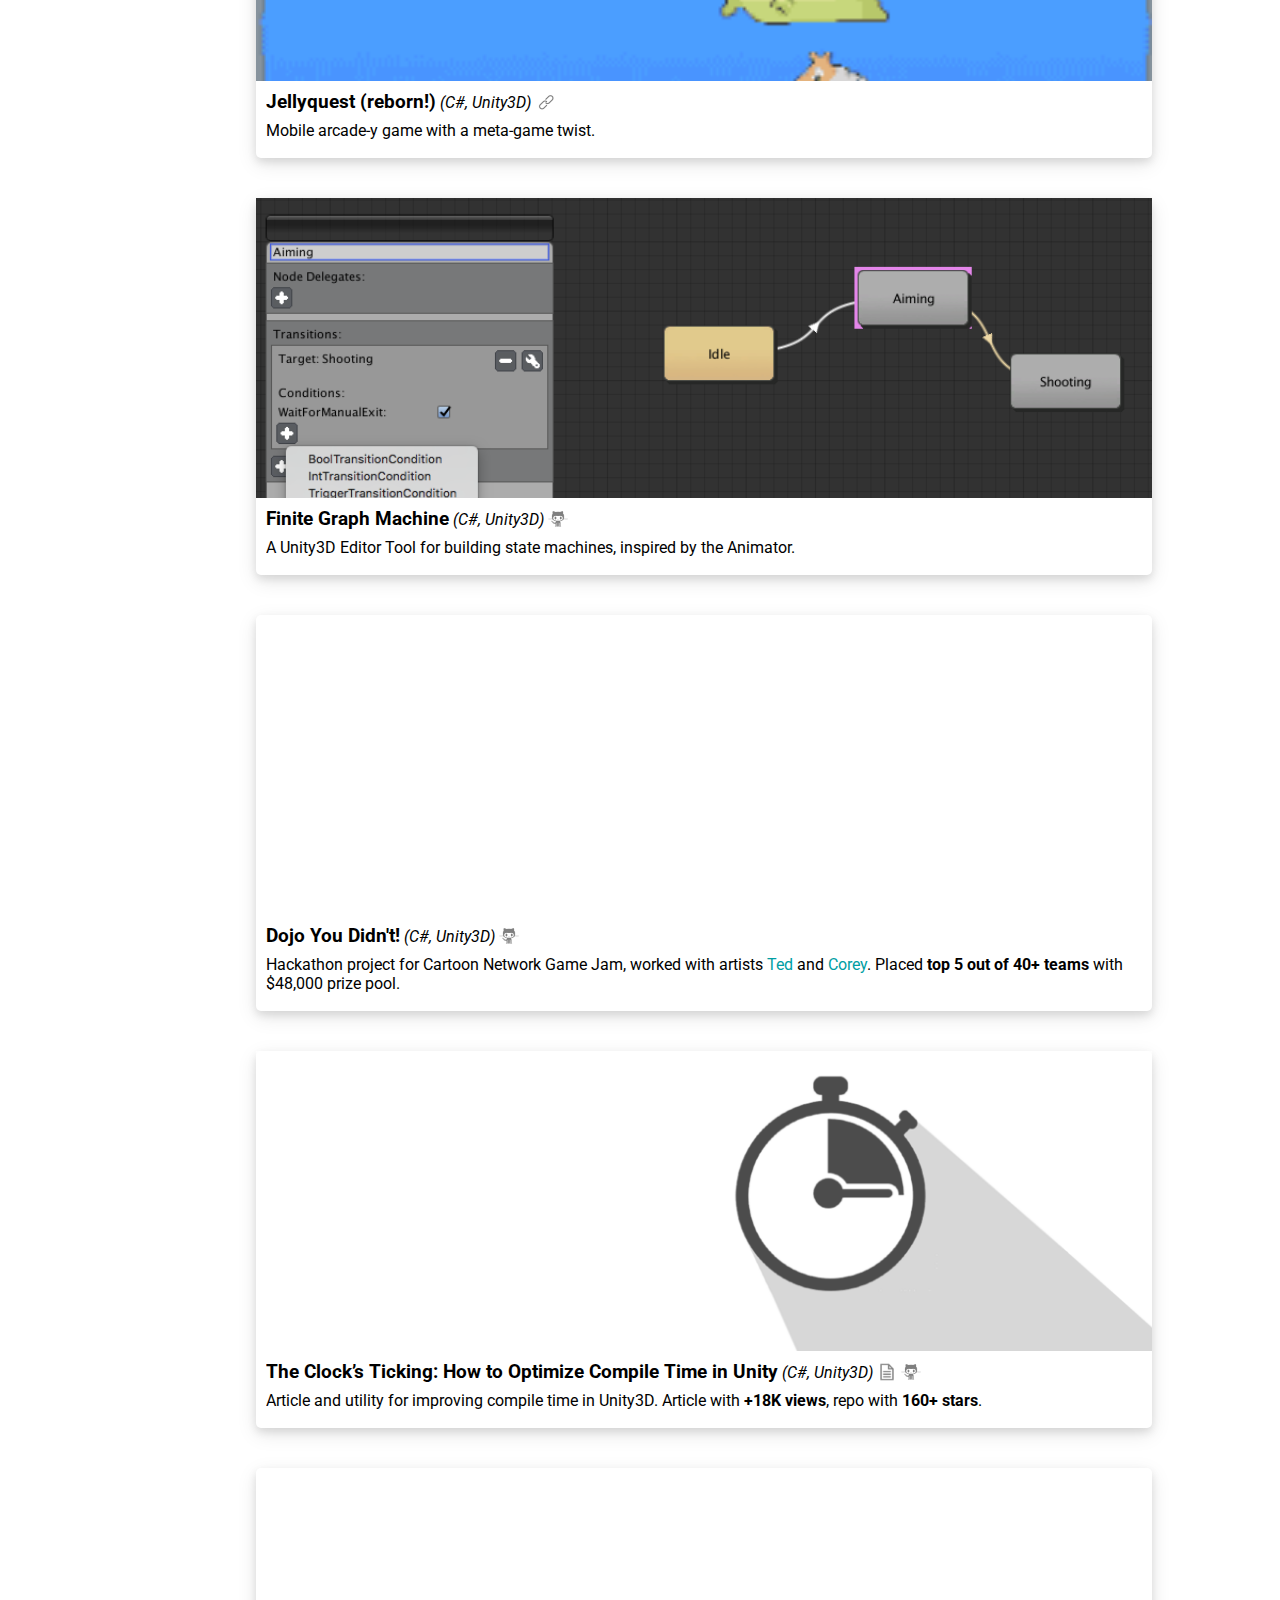
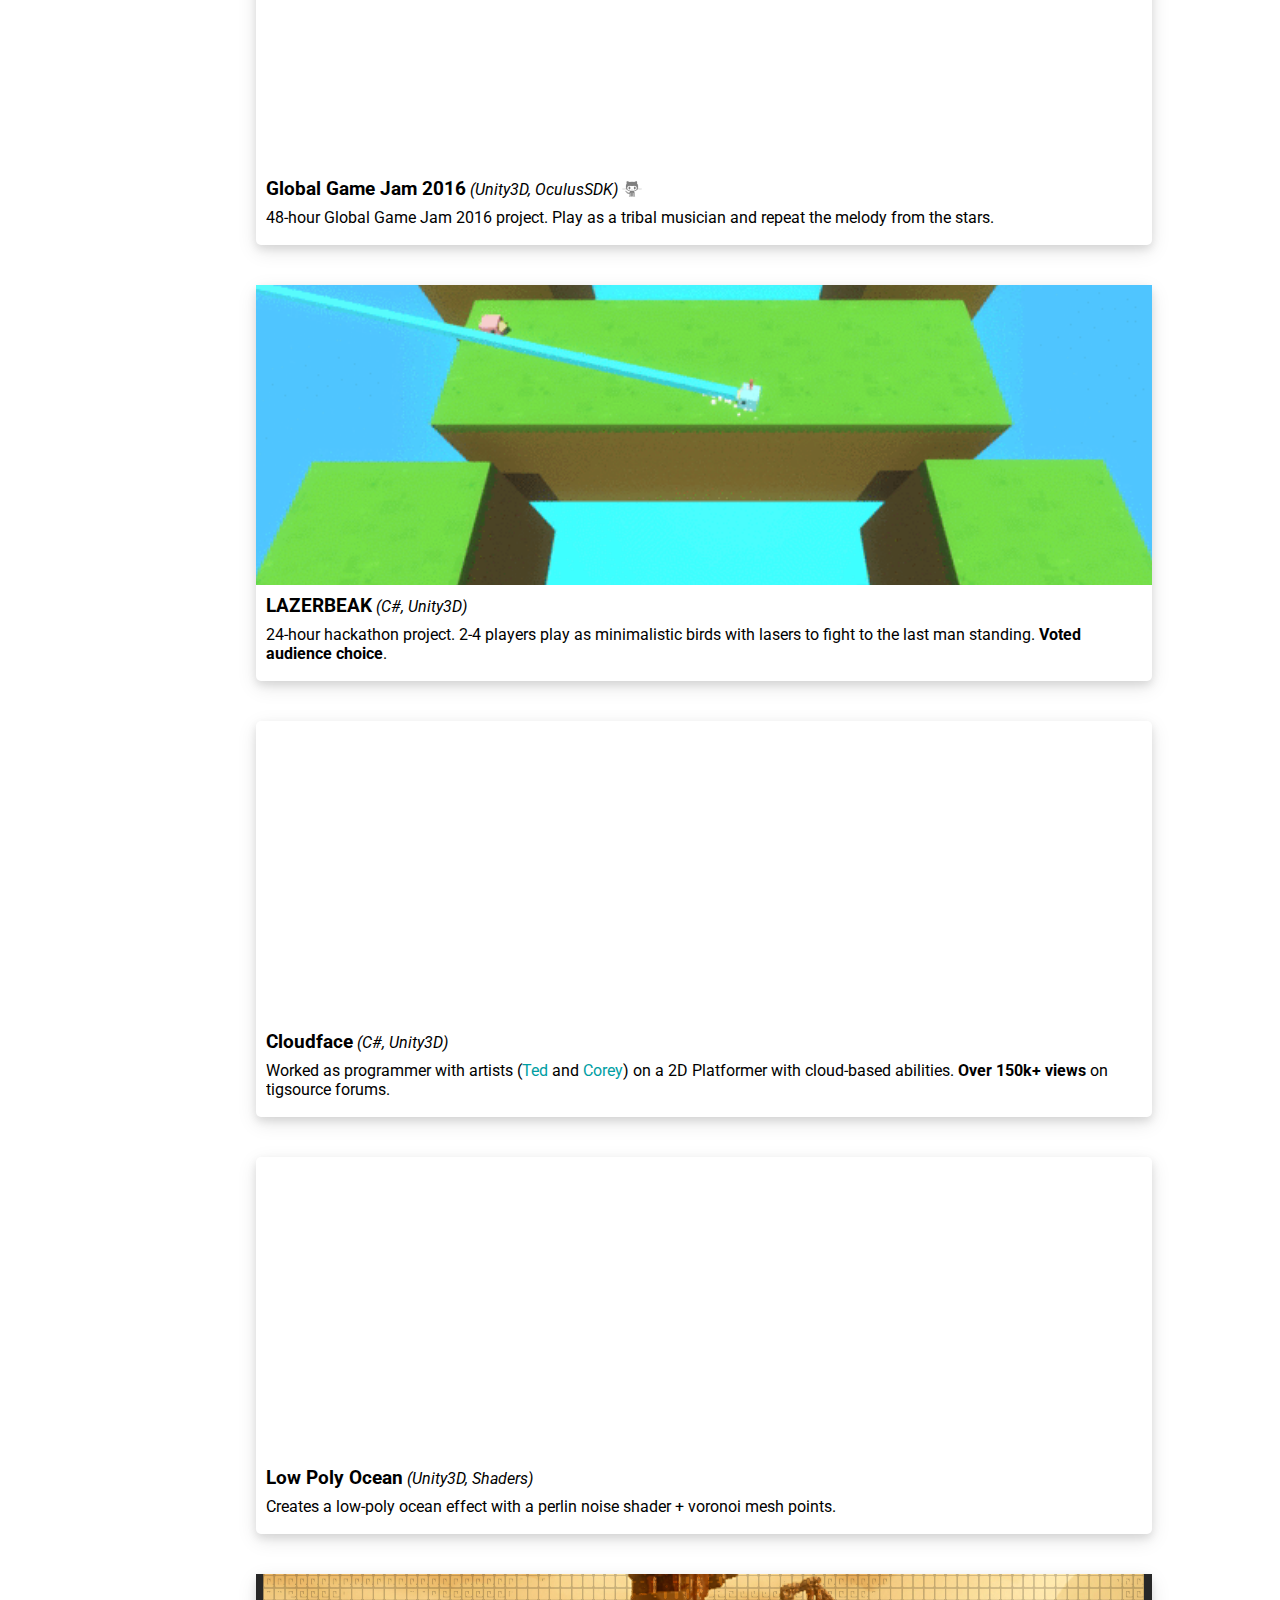
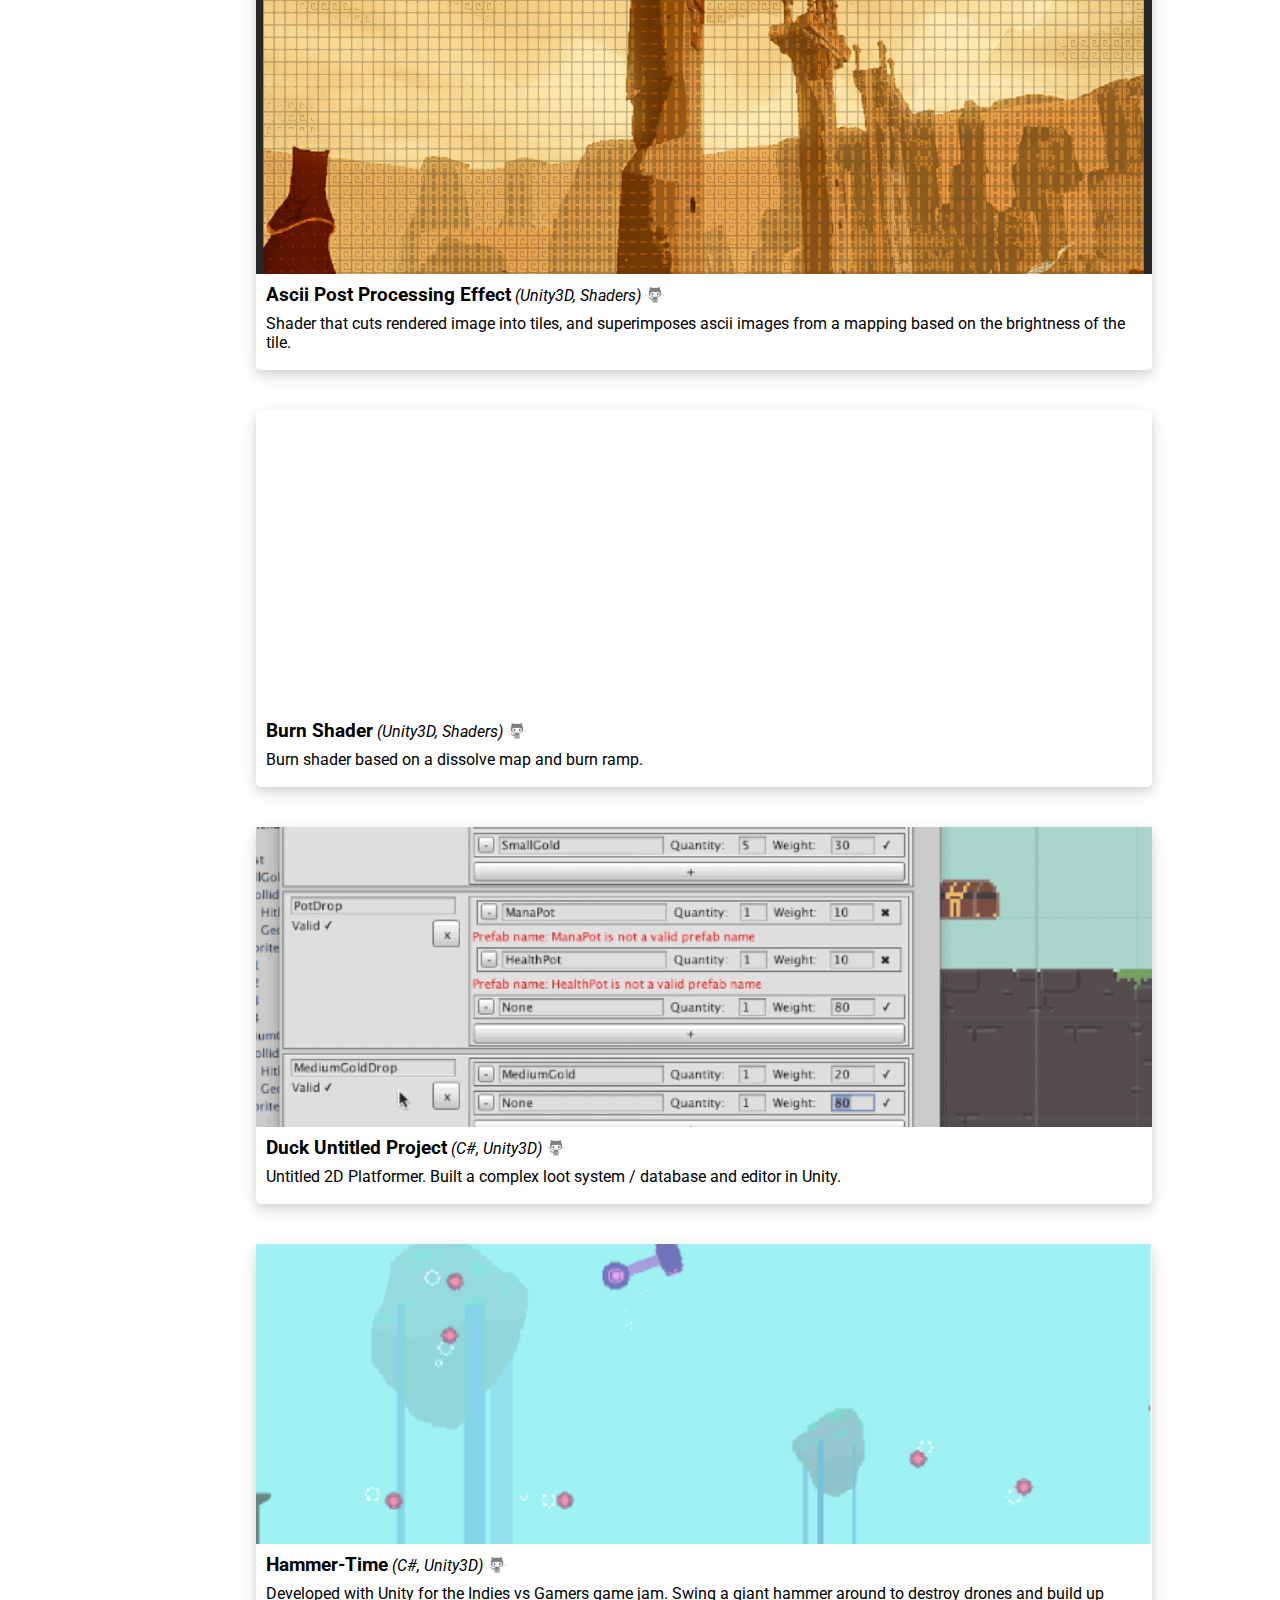
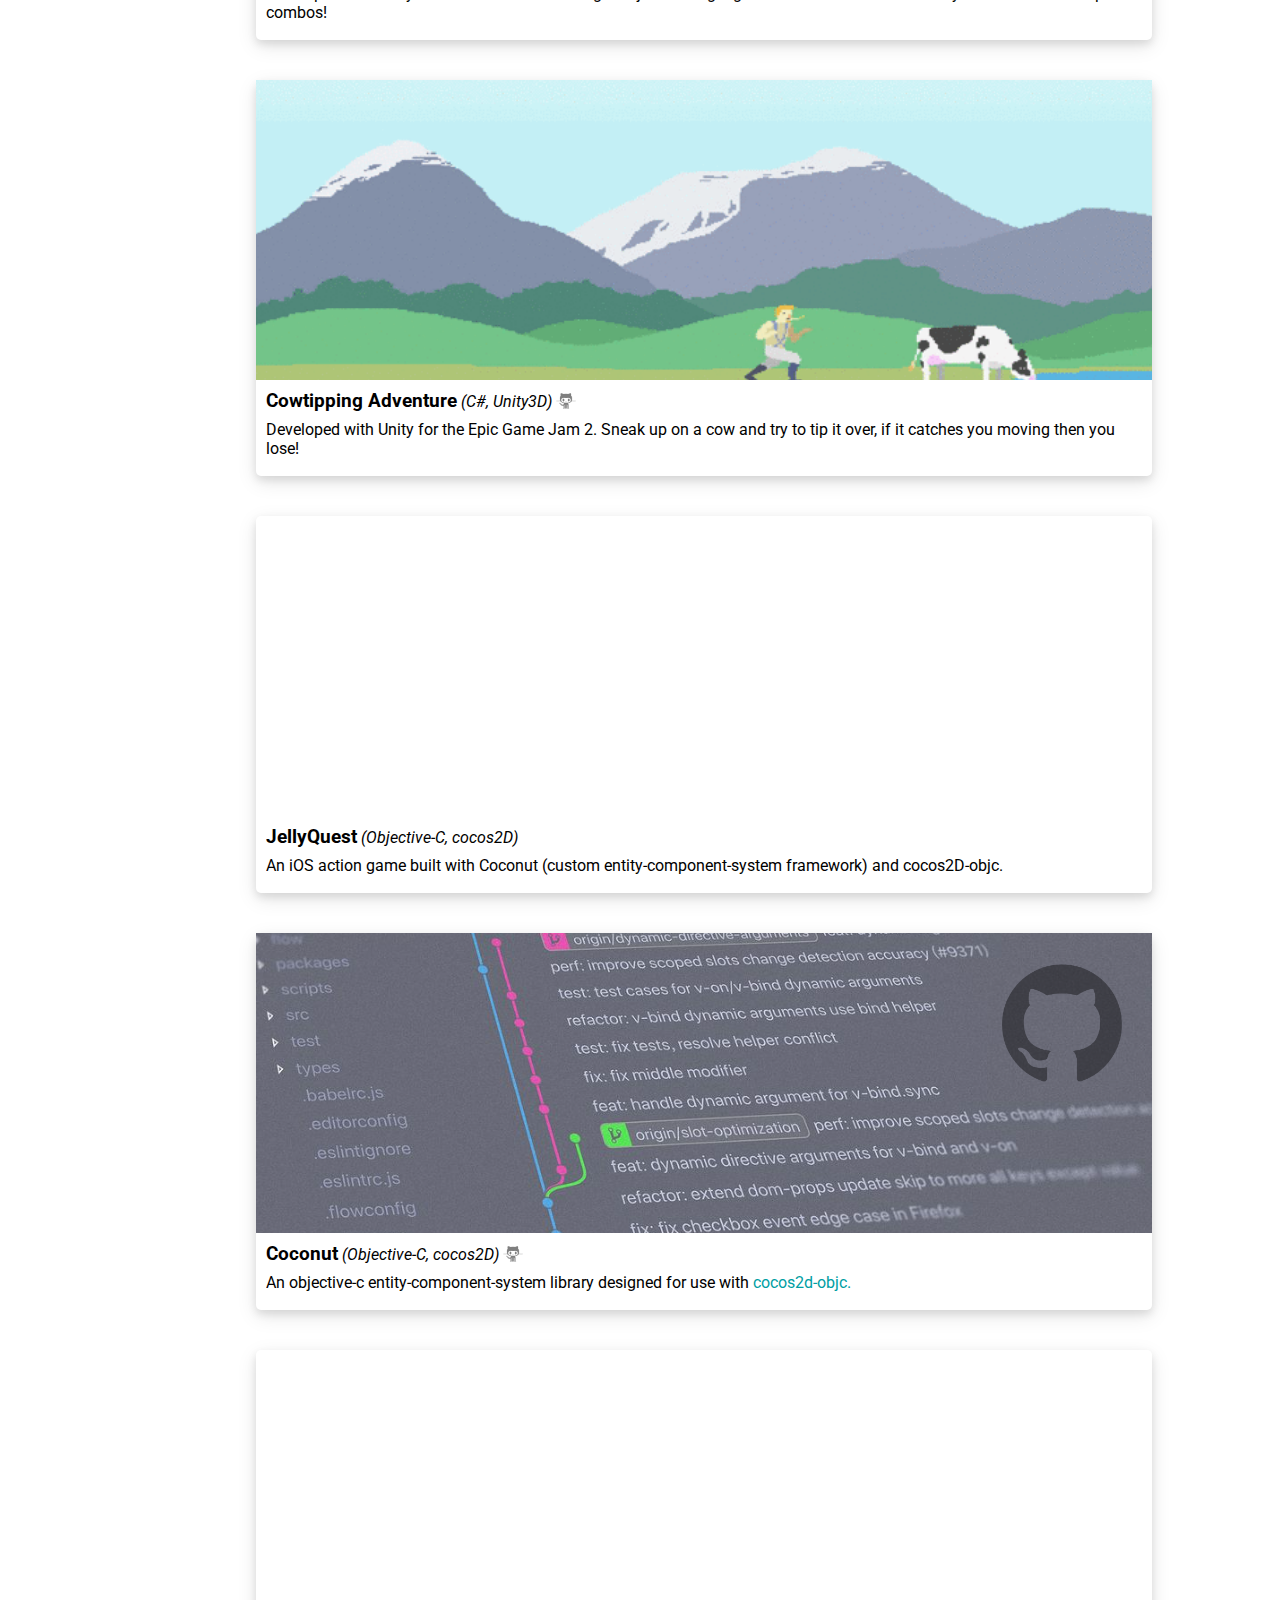
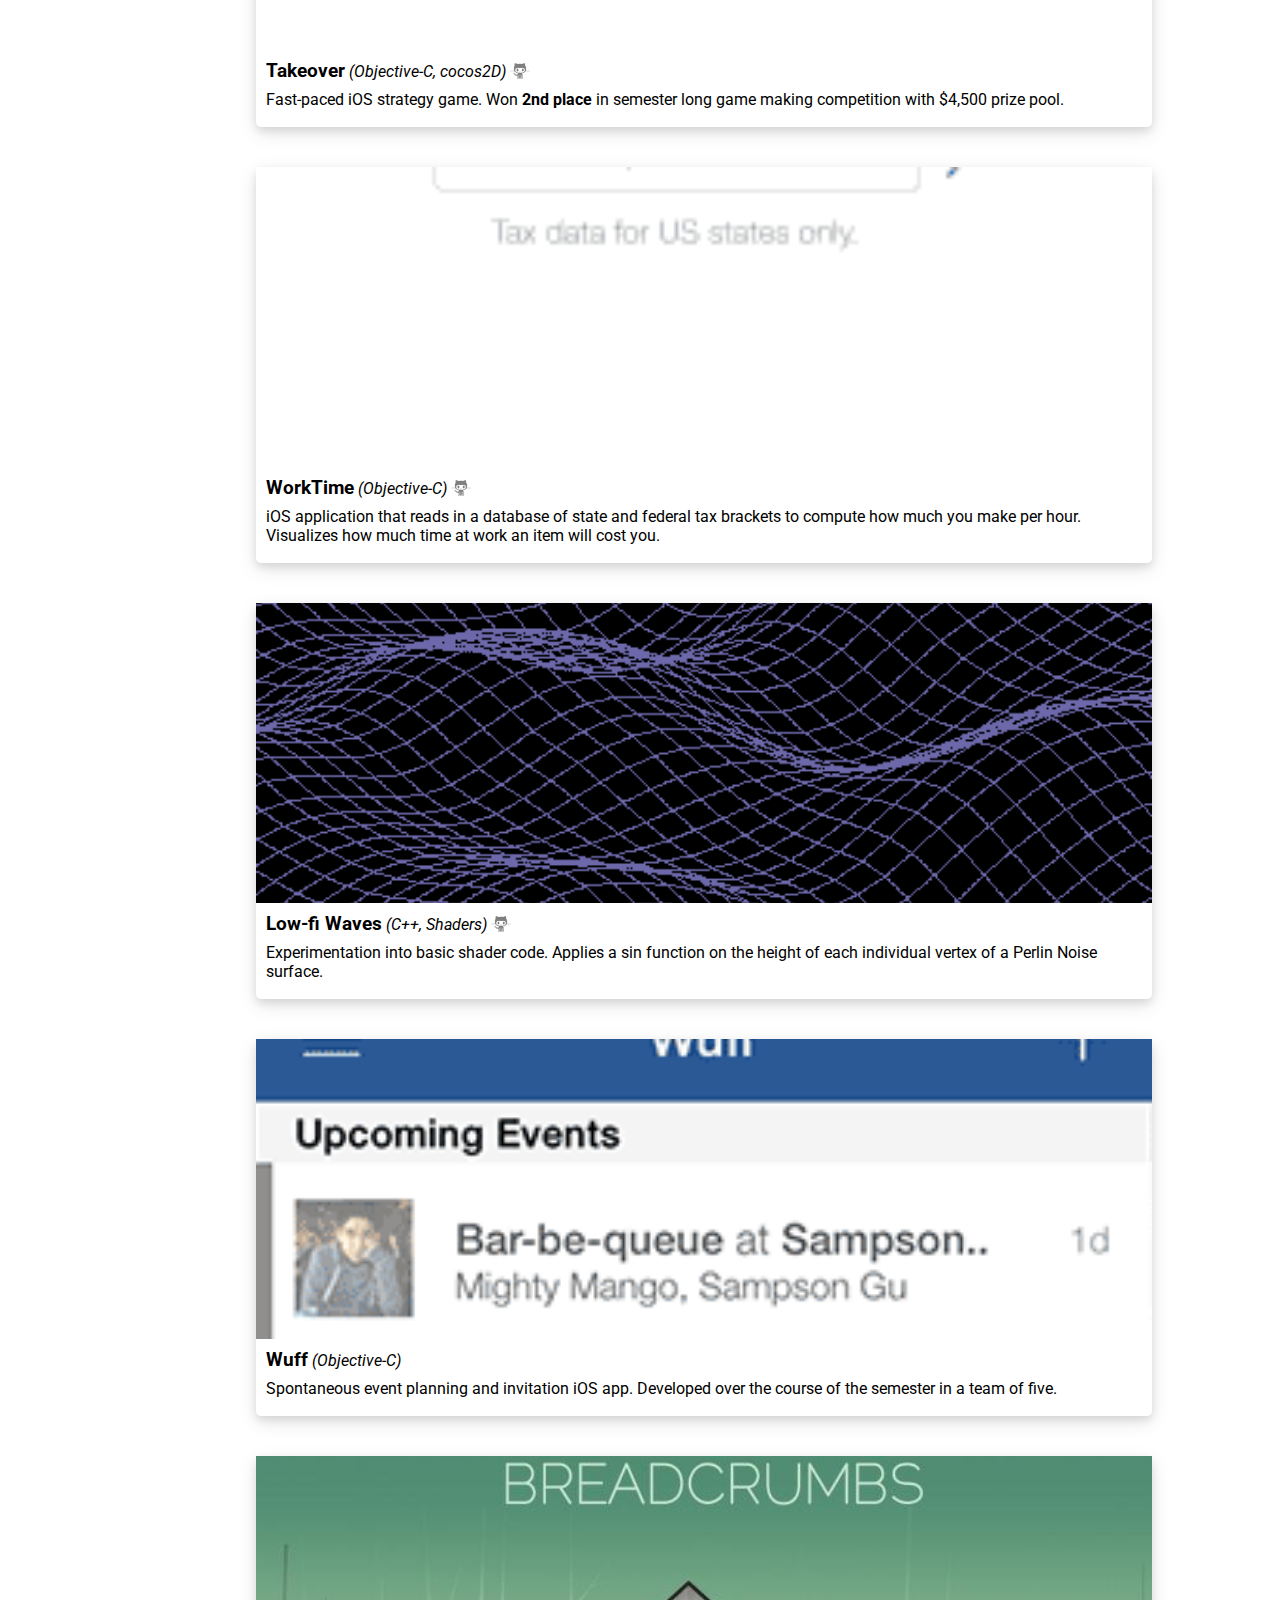
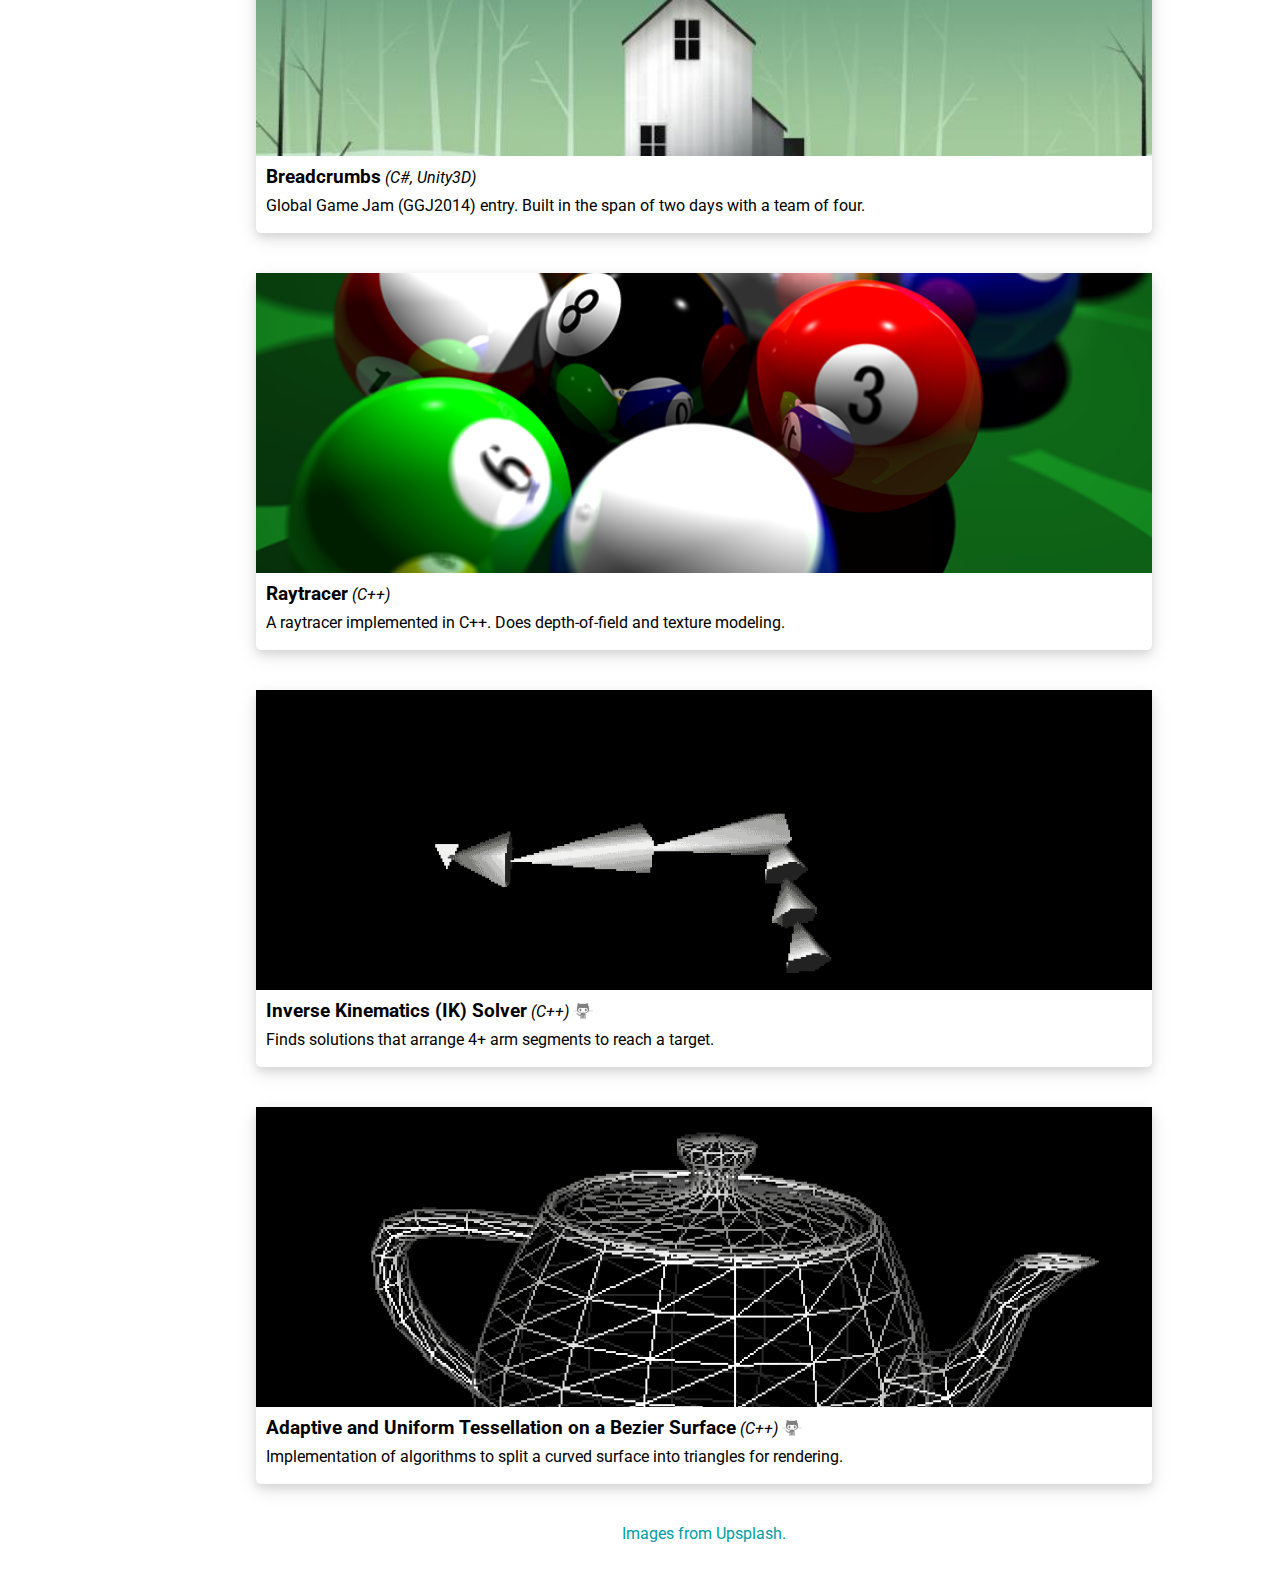
==== commit bbaf4952: "Decrease border to 1.3px" ====
--- a/index.html
+++ b/index.html
@@ -74,7 +74,7 @@
     }
 
     #about-me {
-      border-bottom: 2px solid rgba(0, 0, 0, 0.2);
+      border-bottom: 1.3px solid rgba(0, 0, 0, 0.2);
       margin-bottom: 40px;
     }
 
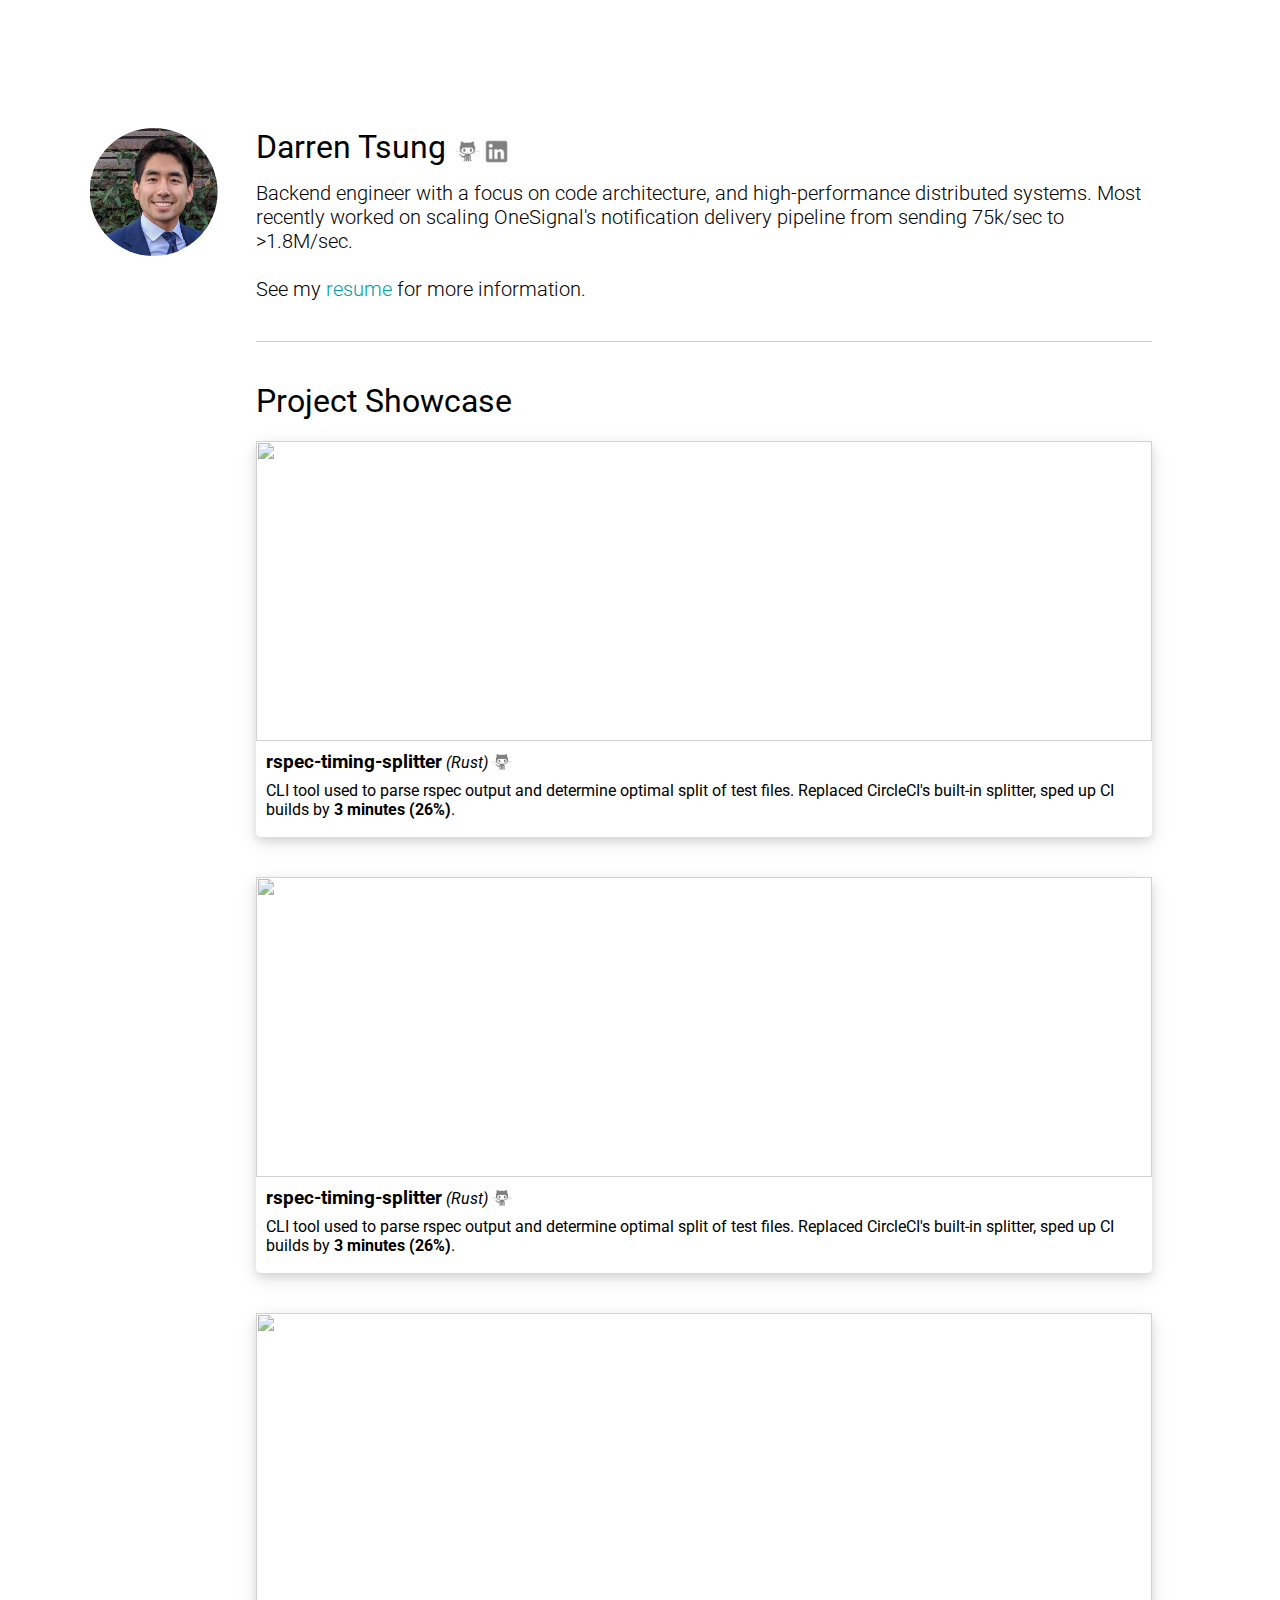
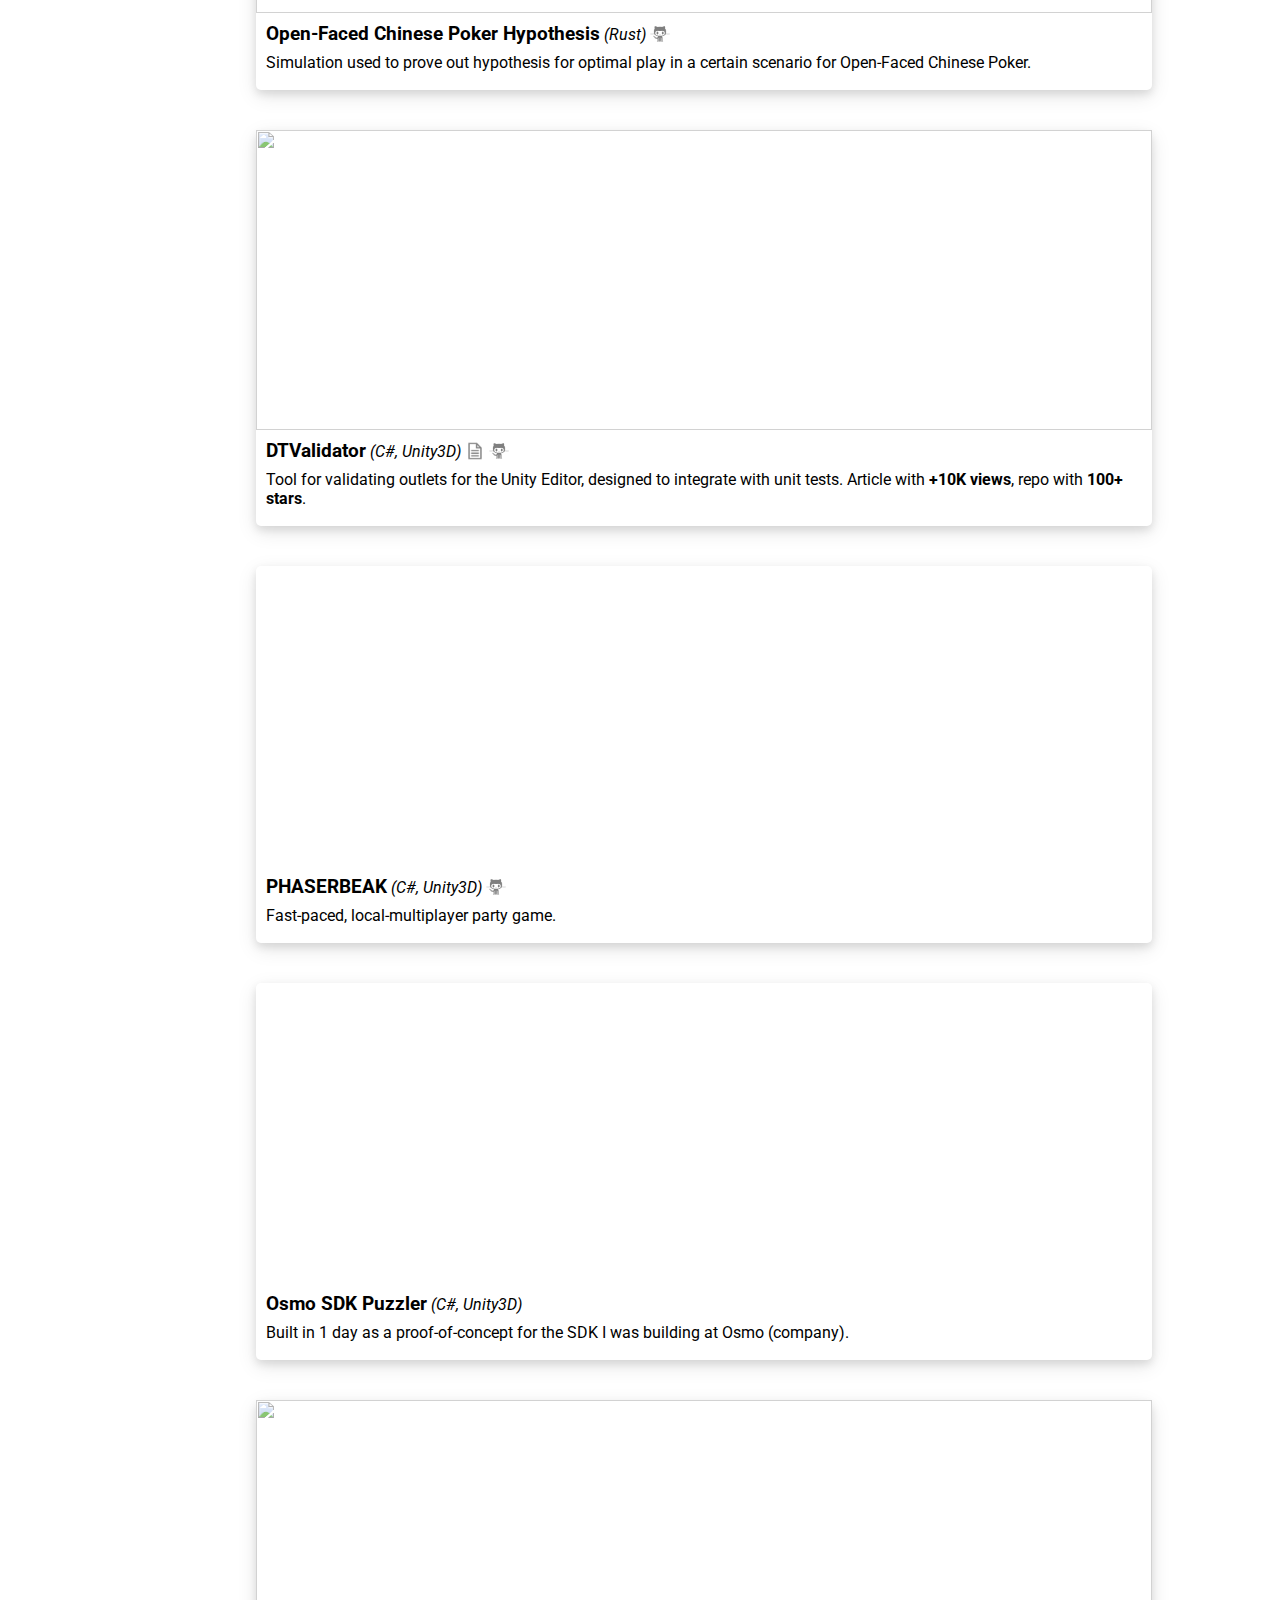
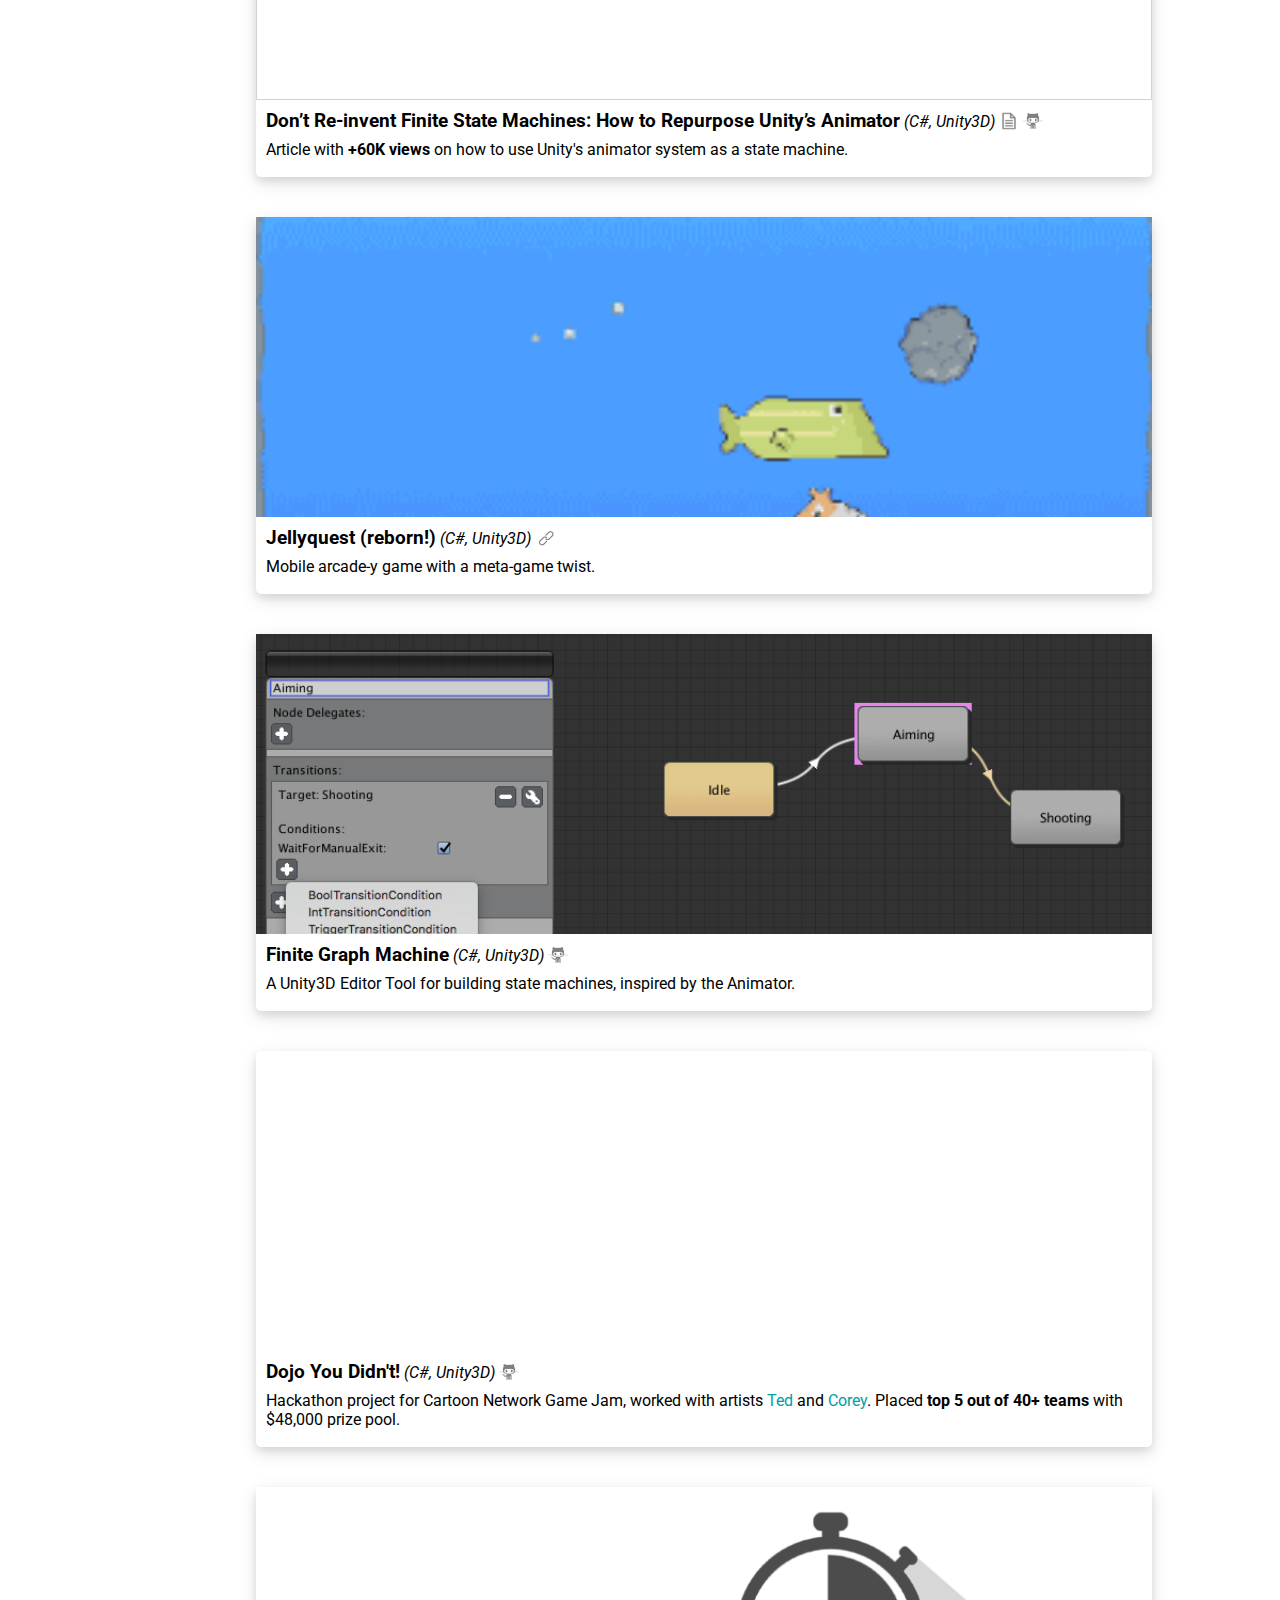
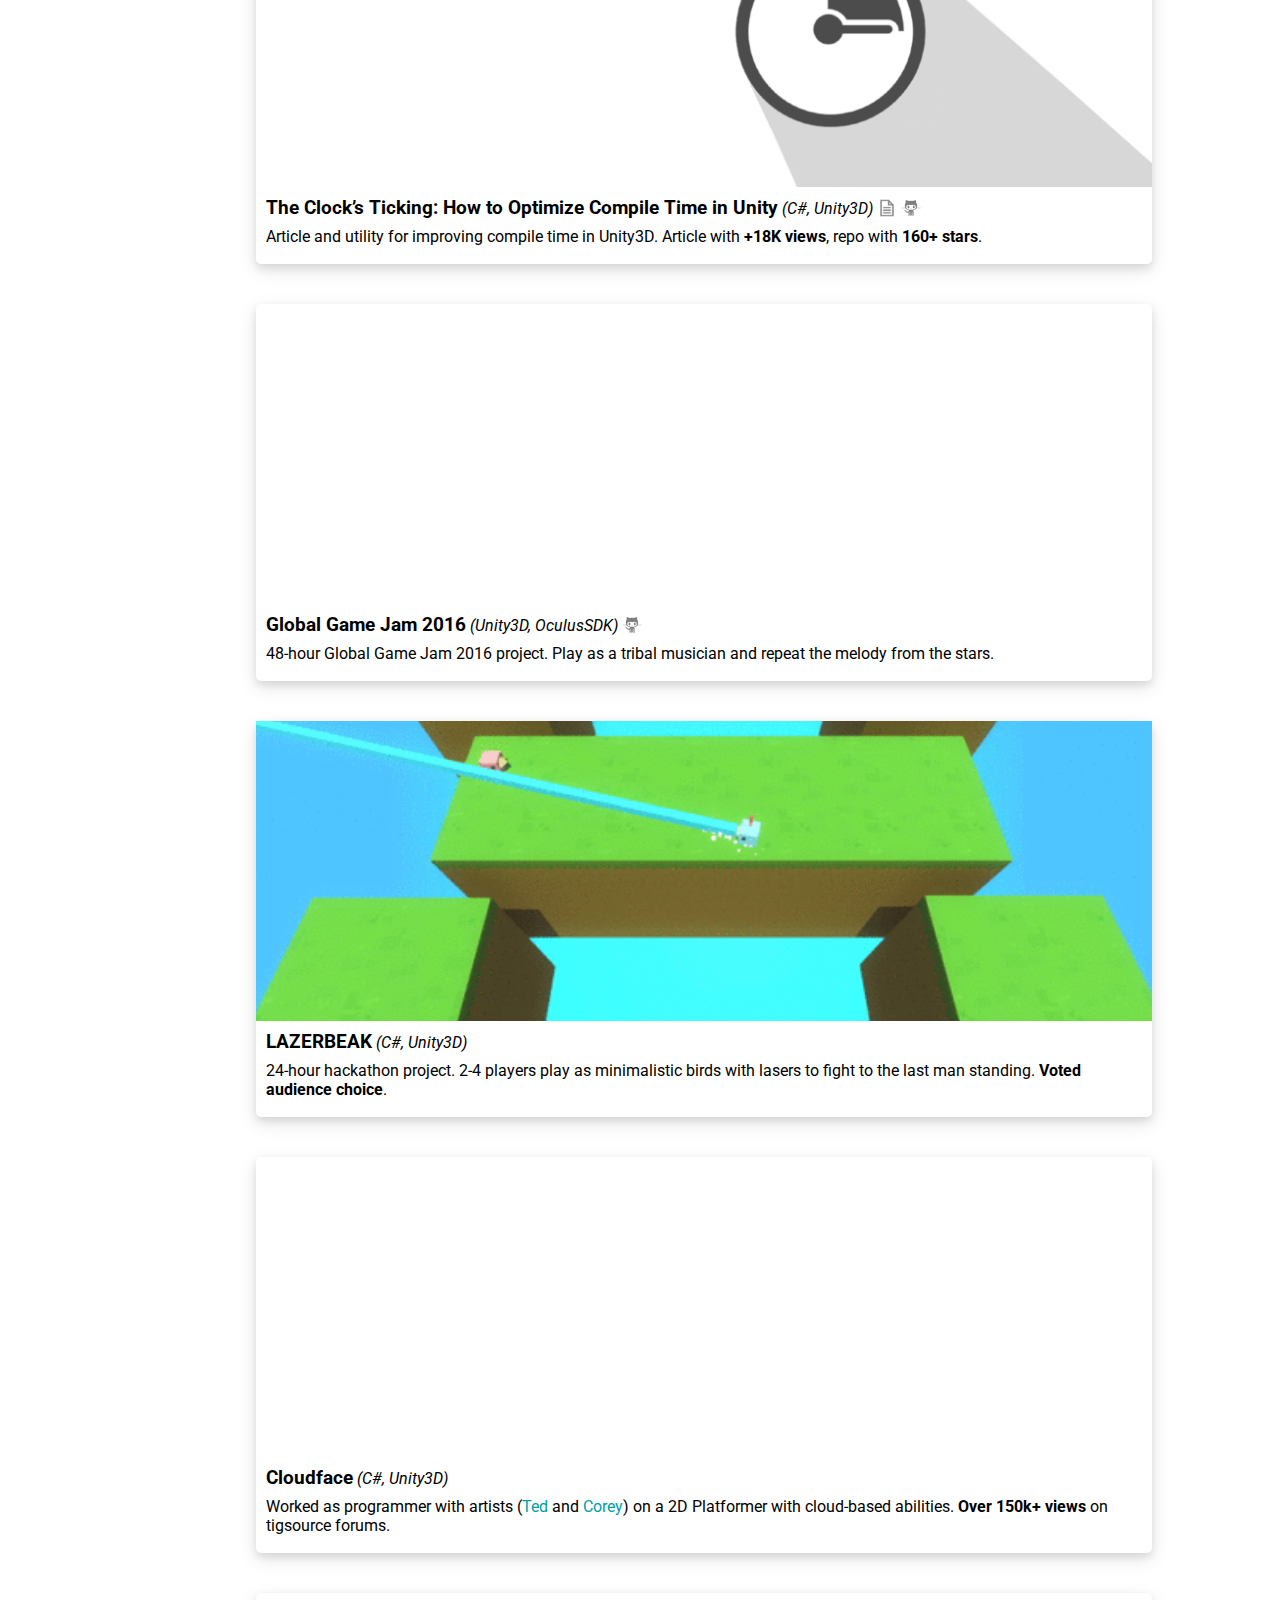
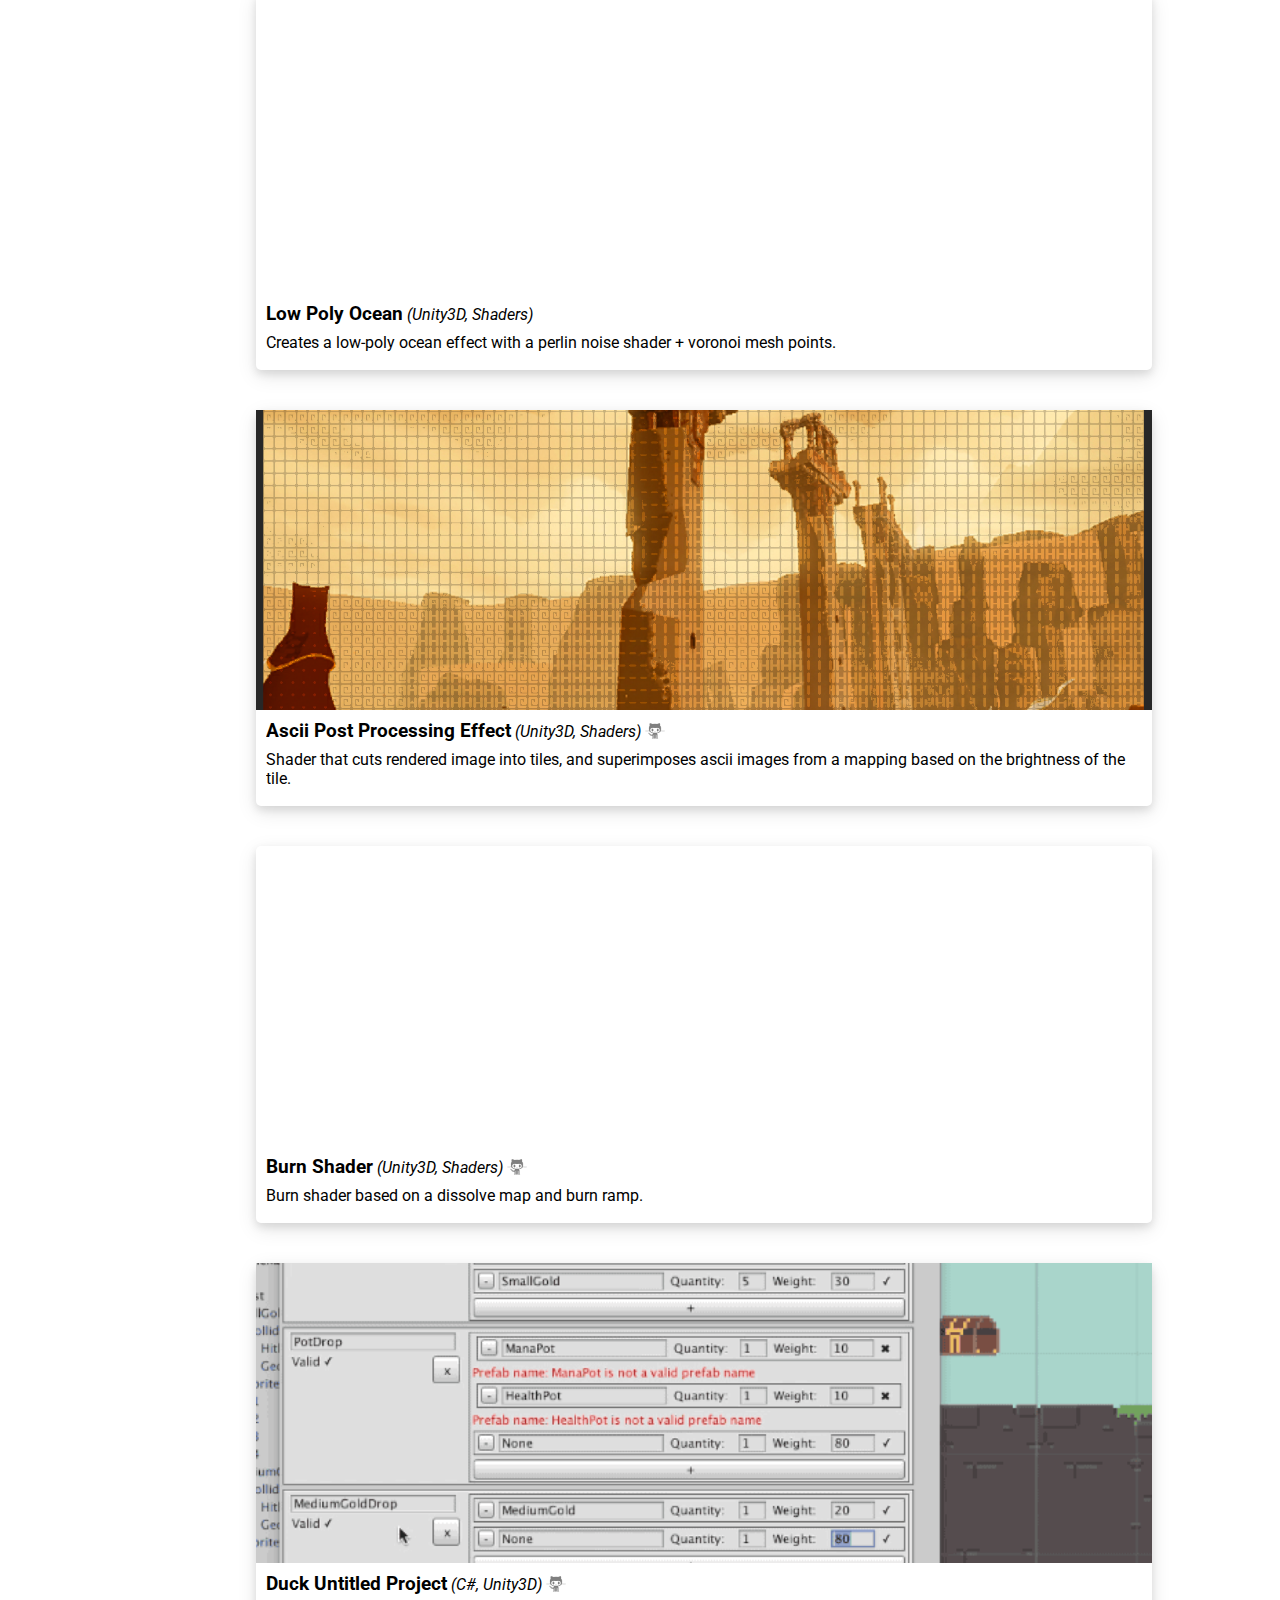
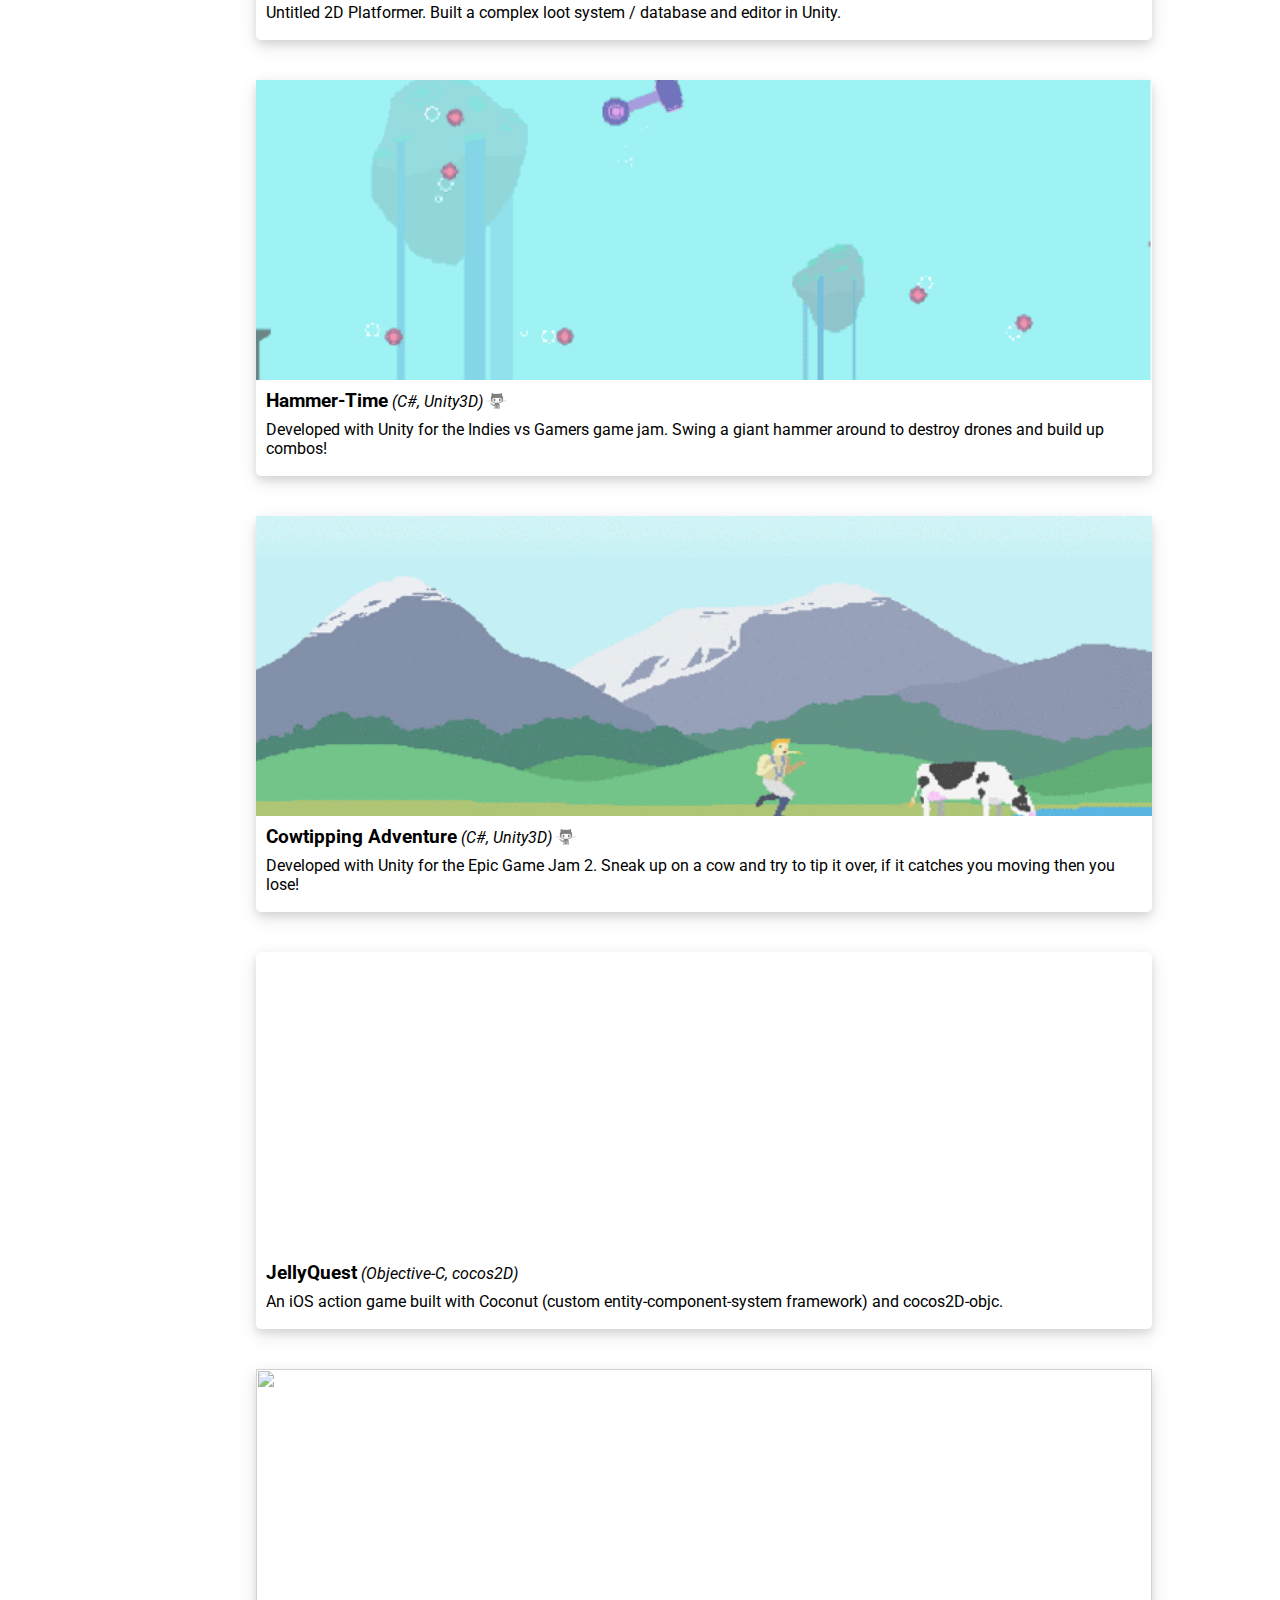
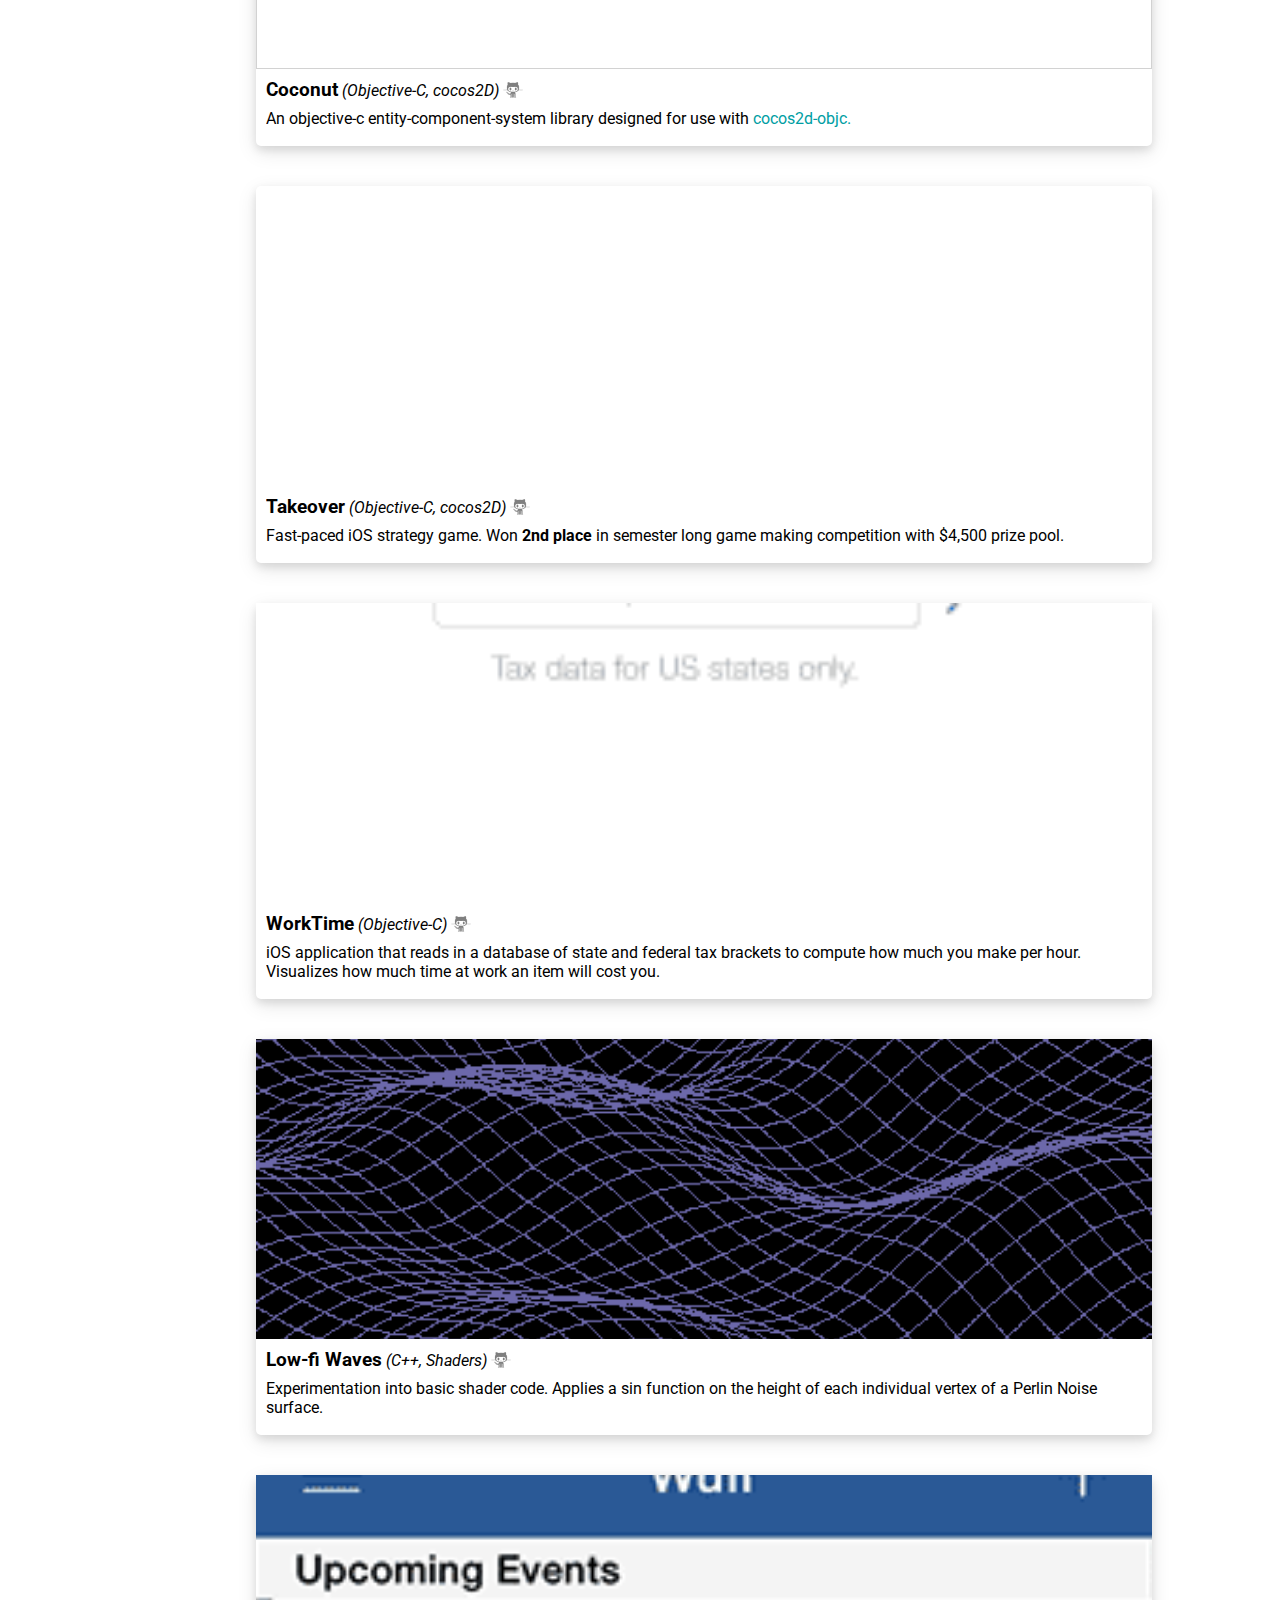
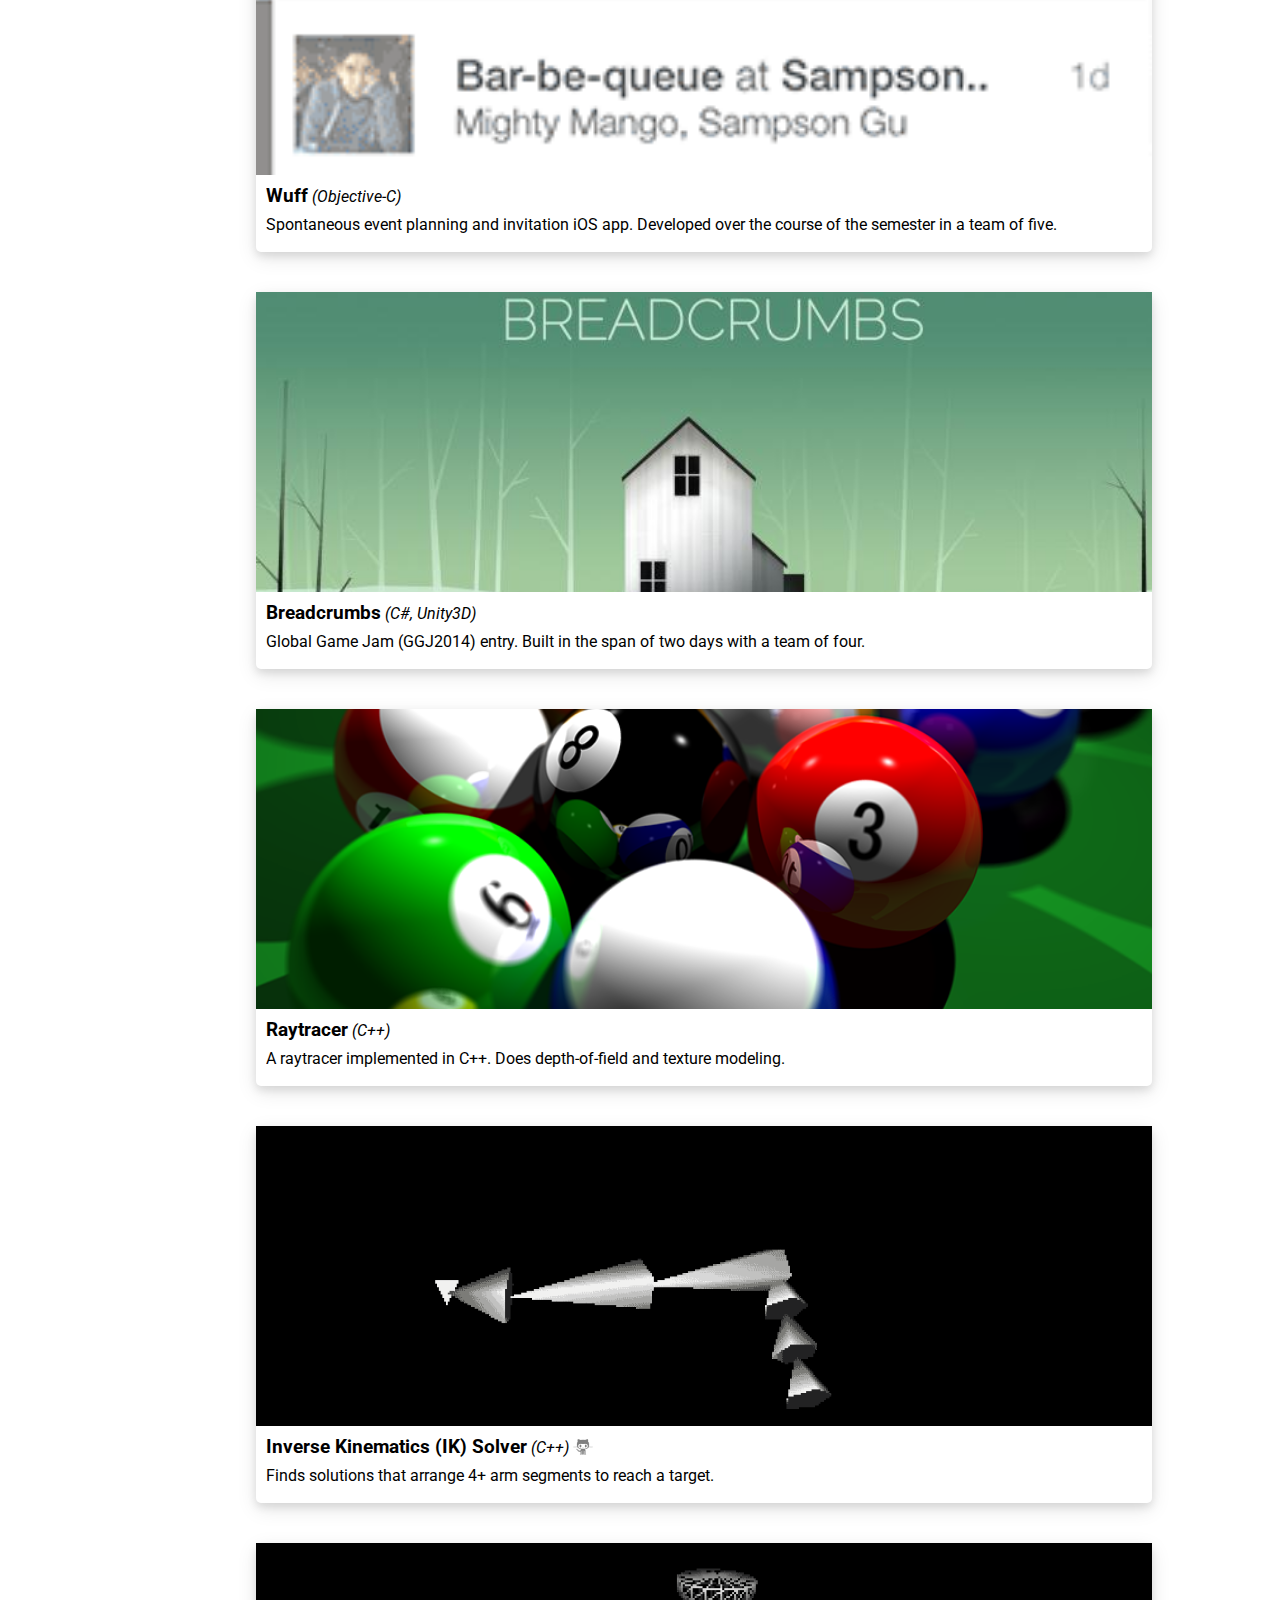
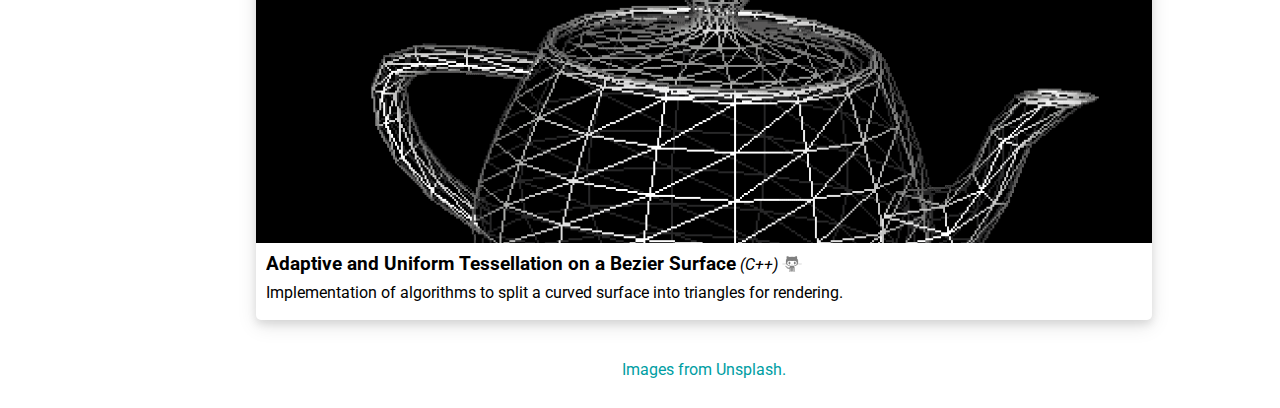
==== commit 880ba591: "Rename upsplash -> unsplash.. I guess I had it wrong the whole time" ====
--- a/index.html
+++ b/index.html
@@ -94,23 +94,23 @@
       text-align: center;
     }
 
-    .upsplash-container {
+    .unsplash-container {
       position: relative;
       height: 300px;
     }
 
-    .upsplash {
+    .unsplash {
       opacity: 0.7;
     }
 
-    .upsplash-overlay {
+    .unsplash-overlay {
       position: absolute;
       top: 30px;
       right: 30px;
       width: 120px;
       height: 120px;
       opacity: 0.4;
-      background: url("./img/upsplash/overlay.png");
+      background: url("./img/unsplash/overlay.png");
       background-size: cover;
     }
 
@@ -153,9 +153,9 @@
   <ul id="projects">
     <li>
       <div class="image">
-        <div class="upsplash-container">
-          <img class="upsplash" src="./img/upsplash/ruby-code.jpg">
-          <div class="upsplash-overlay"></div>
+        <div class="unsplash-container">
+          <img class="unsplash" src="./img/unsplash/ruby-code.jpg">
+          <div class="unsplash-overlay"></div>
         </div>
       </div>
       <div class="container">
@@ -173,9 +173,29 @@
     </li>
     <li>
       <div class="image">
-        <div class="upsplash-container">
-          <img class="upsplash" src="./img/upsplash/poker.jpg">
-          <div class="upsplash-overlay"></div>
+        <div class="unsplash-container">
+          <img class="unsplash" src="./img/unsplash/ruby-code.jpg">
+          <div class="unsplash-overlay"></div>
+        </div>
+      </div>
+      <div class="container">
+        <div class="container-title">
+          <h3>rspec-timing-splitter</h3>
+          <i>(Rust)</i>
+          <a class="icon" href="https://github.com/DarrenTsung/rspec-timing-splitter"><img
+              src="./img/social/github.png"></a>
+        </div>
+        <p>
+          CLI tool used to parse rspec output and determine optimal split of test files. Replaced
+          CircleCI's built-in splitter, sped up CI builds by <b>3 minutes (26%)</b>.
+        </p>
+      </div>
+    </li>
+    <li>
+      <div class="image">
+        <div class="unsplash-container">
+          <img class="unsplash" src="./img/unsplash/poker.jpg">
+          <div class="unsplash-overlay"></div>
         </div>
       </div>
       <div class="container">
@@ -193,9 +213,9 @@
     </li>
     <li>
       <div class="image">
-        <div class="upsplash-container">
-          <img class="upsplash" src="./img/upsplash/validator.jpg">
-          <div class="upsplash-overlay"></div>
+        <div class="unsplash-container">
+          <img class="unsplash" src="./img/unsplash/validator.jpg">
+          <div class="unsplash-overlay"></div>
         </div>
       </div>
       <div class="container">
@@ -251,9 +271,9 @@
     </li>
     <li>
       <div class="image">
-        <div class="upsplash-container">
-          <img class="upsplash" src="./img/upsplash/finite-state-machines.jpg">
-          <div class="upsplash-overlay"></div>
+        <div class="unsplash-container">
+          <img class="unsplash" src="./img/unsplash/finite-state-machines.jpg">
+          <div class="unsplash-overlay"></div>
         </div>
       </div>
       <div class="container">
@@ -325,7 +345,7 @@
     </li>
     <li>
       <div class="image">
-        <img class="upsplash" src="./img/compile-time-header.png">
+        <img class="unsplash" src="./img/compile-time-header.png">
       </div>
       <div class="container">
         <div class="container-title">
@@ -514,9 +534,9 @@
     </li>
     <li>
       <div class="image">
-        <div class="upsplash-container">
-          <img class="upsplash" src="./img/upsplash/coconut.jpg">
-          <div class="upsplash-overlay"></div>
+        <div class="unsplash-container">
+          <img class="unsplash" src="./img/unsplash/coconut.jpg">
+          <div class="unsplash-overlay"></div>
         </div>
       </div>
       <div class="container">
@@ -663,7 +683,7 @@
   </ul>
 
   <div id="attribution">
-    <a href="attribution.html">Images from Upsplash.</a>
+    <a href="attribution.html">Images from Unsplash.</a>
   </div>
 </div>
 </body>
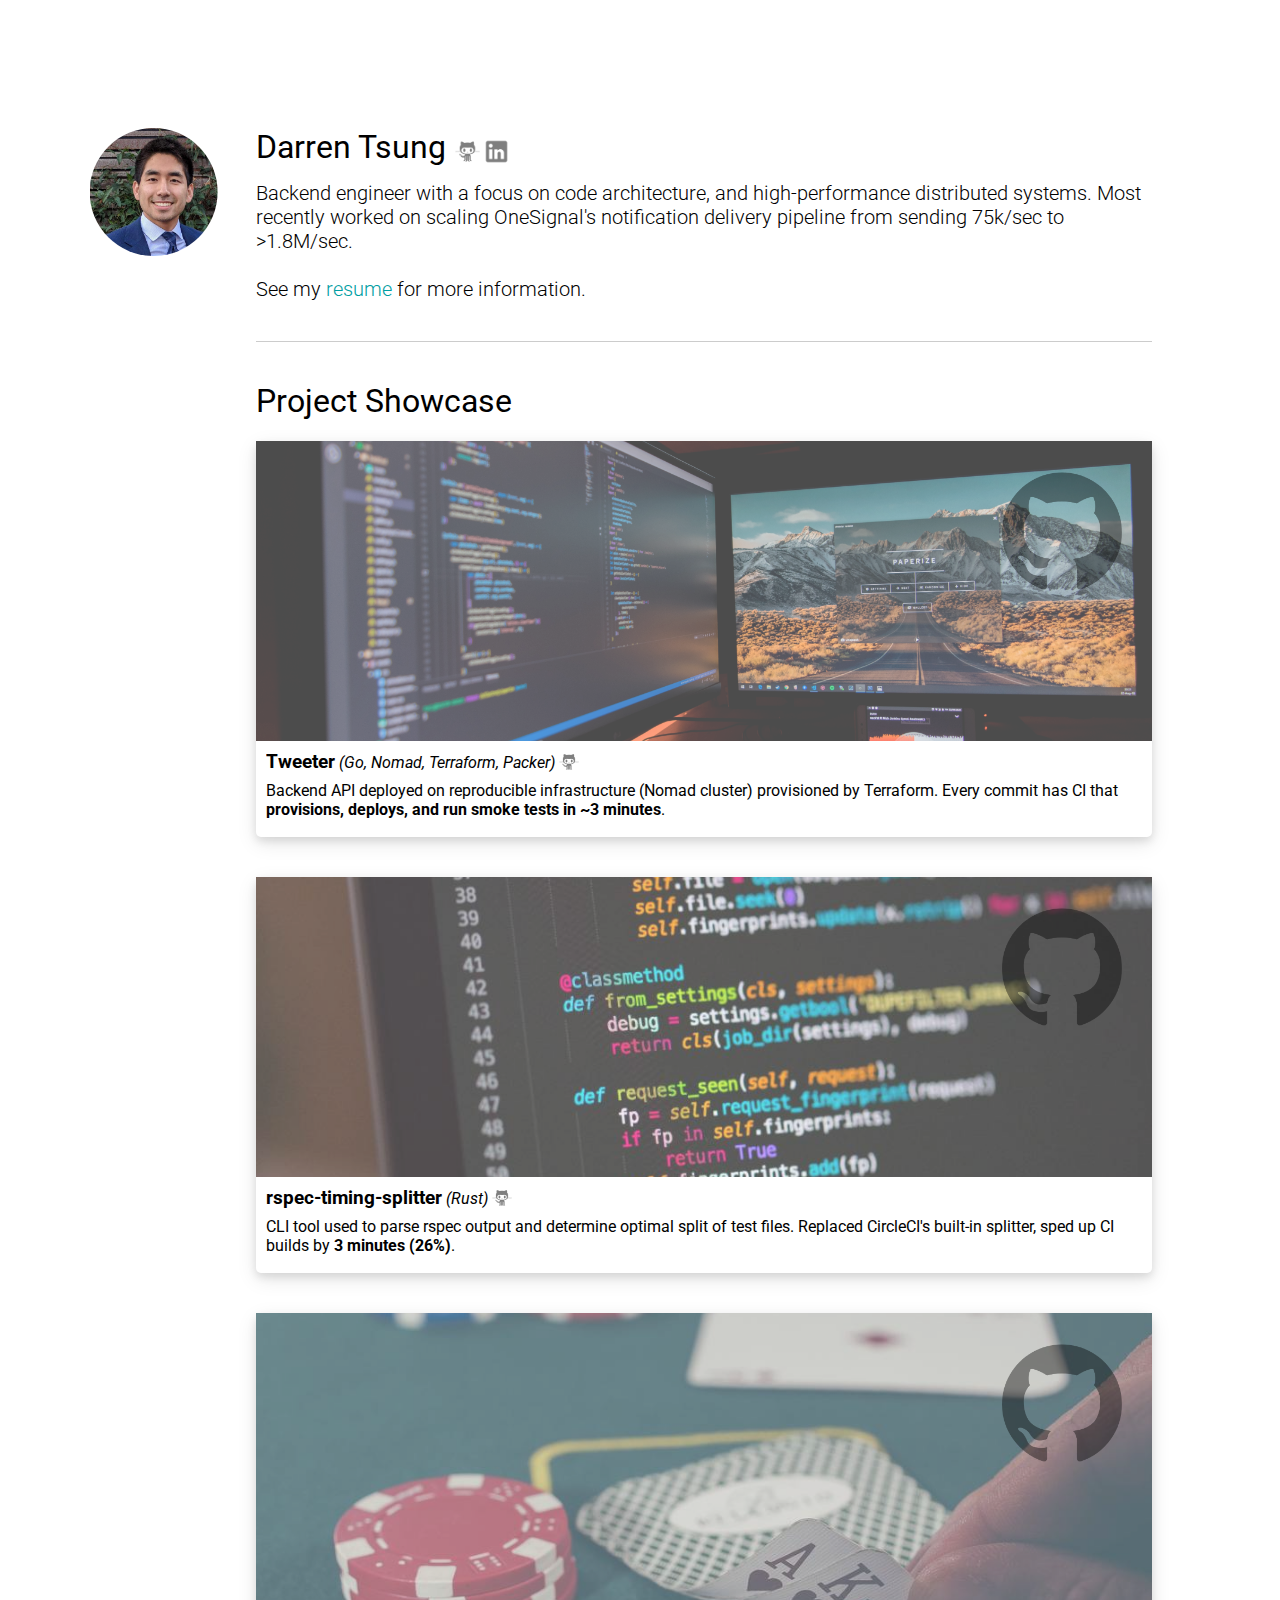
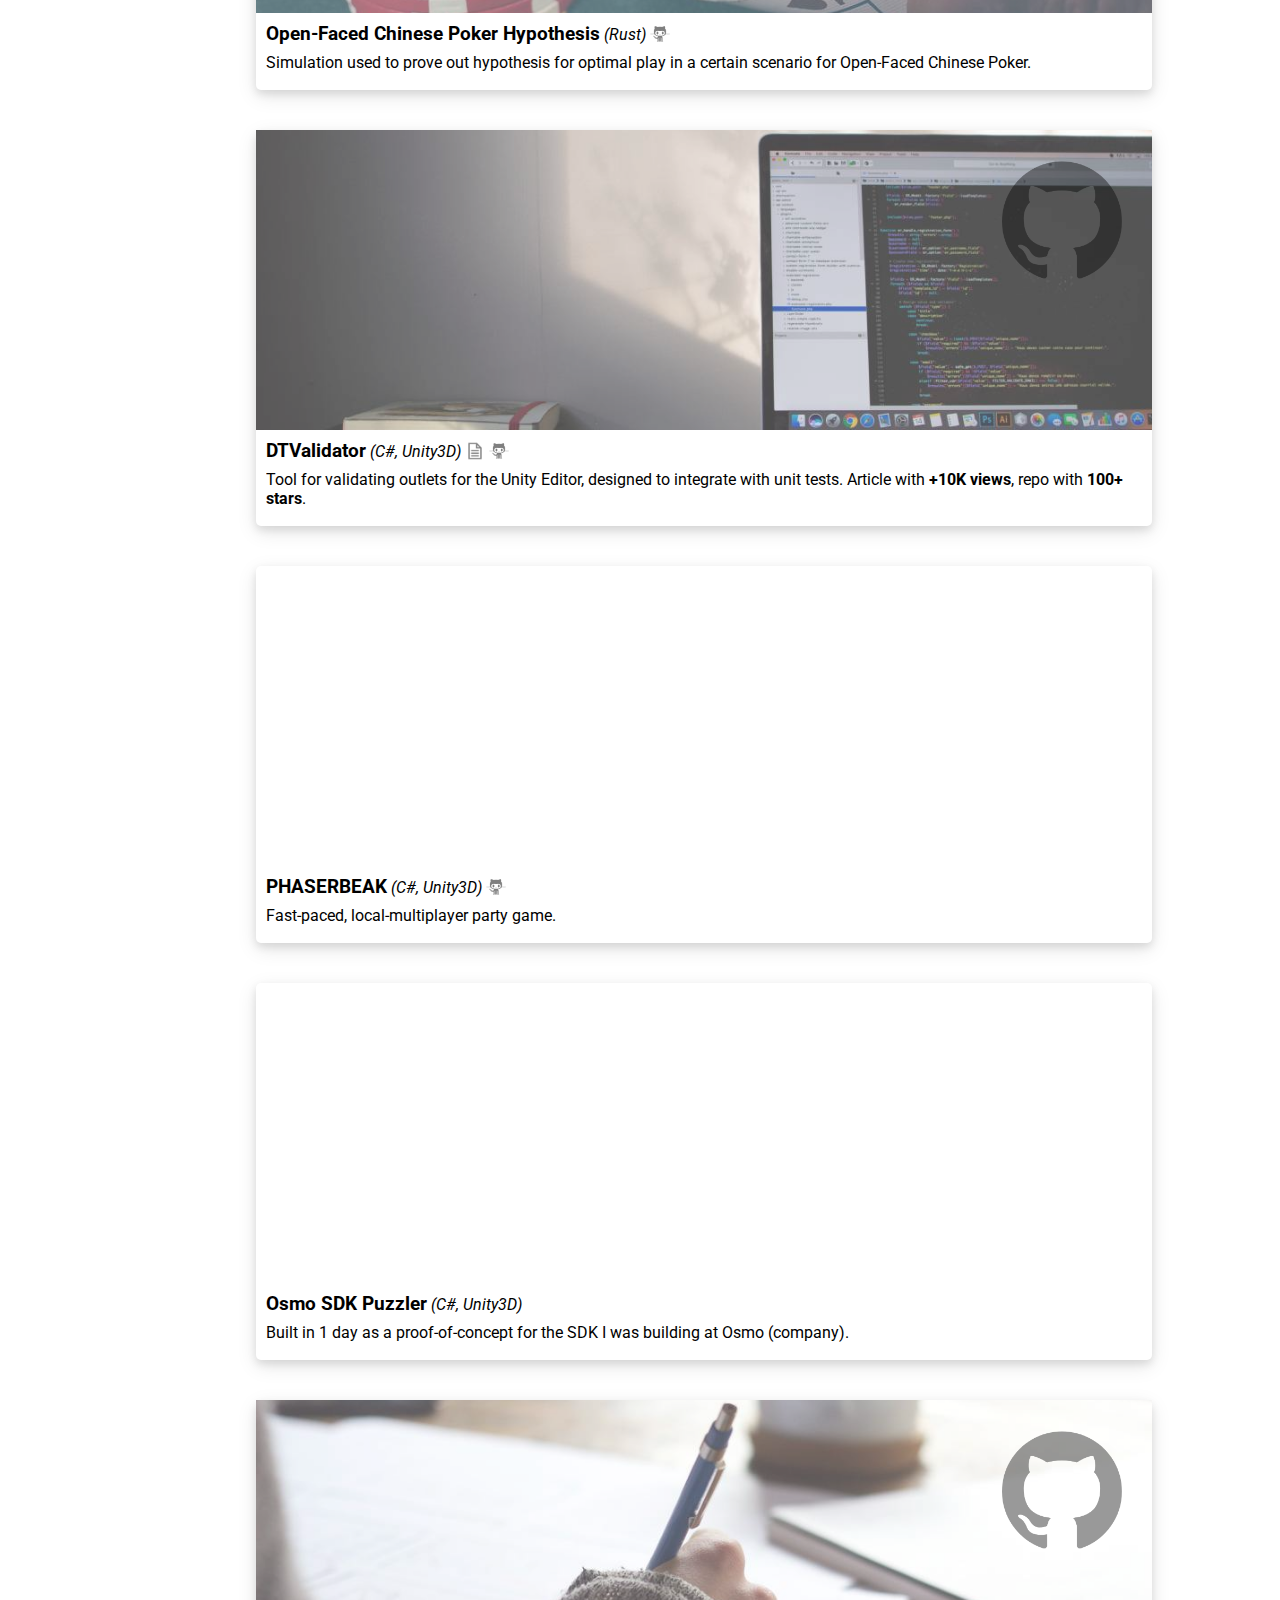
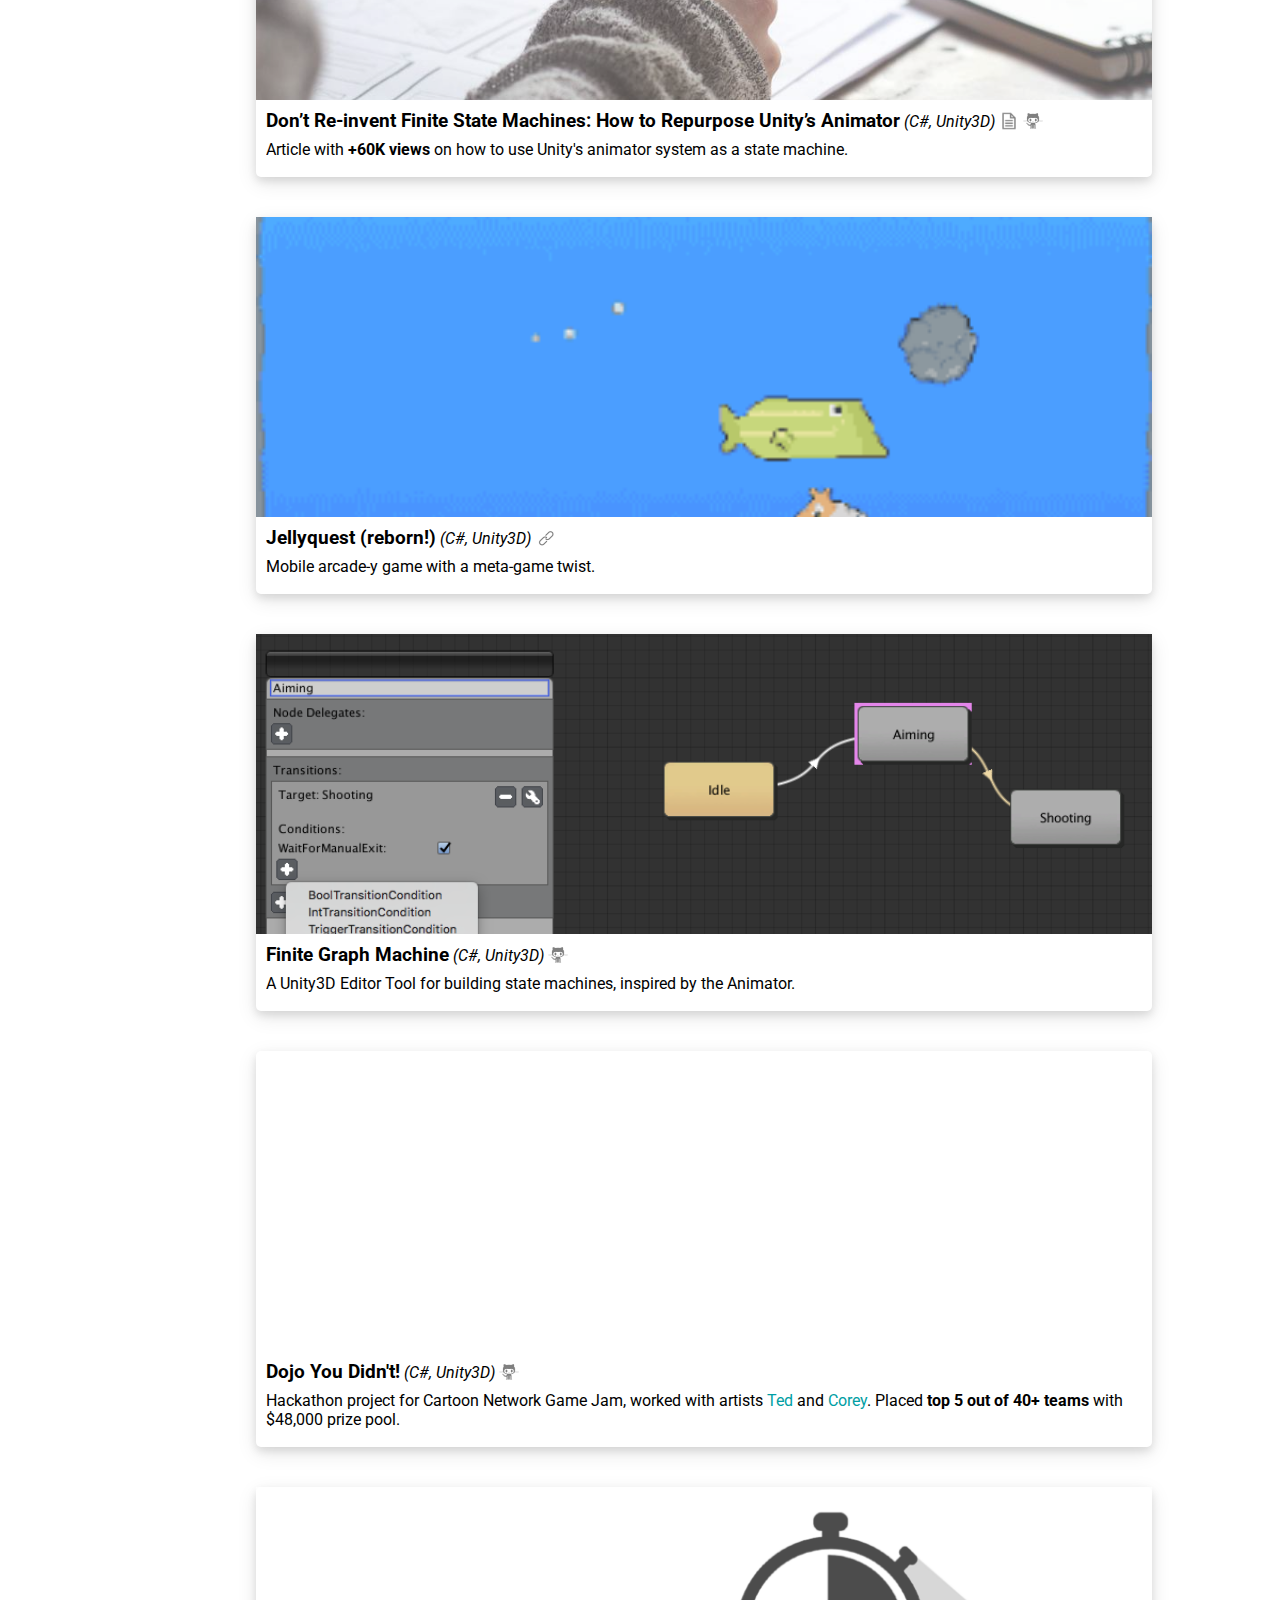
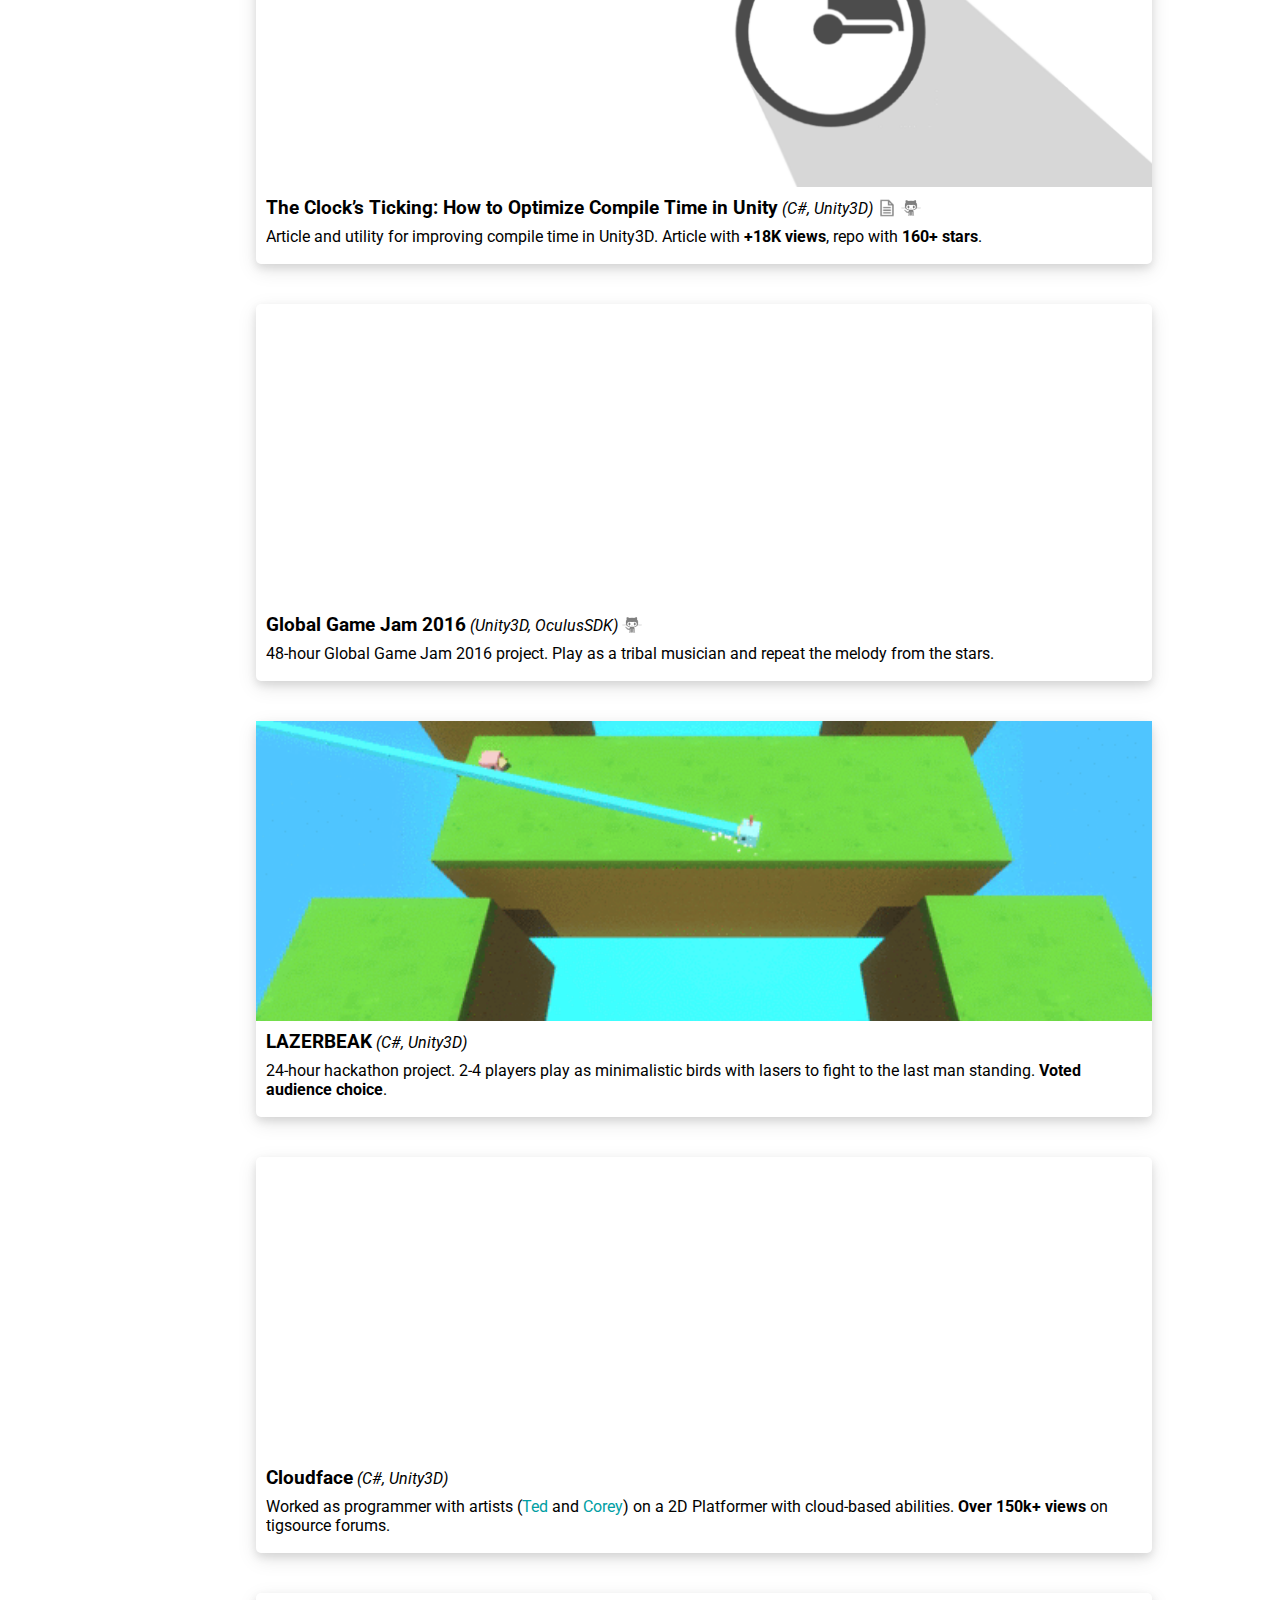
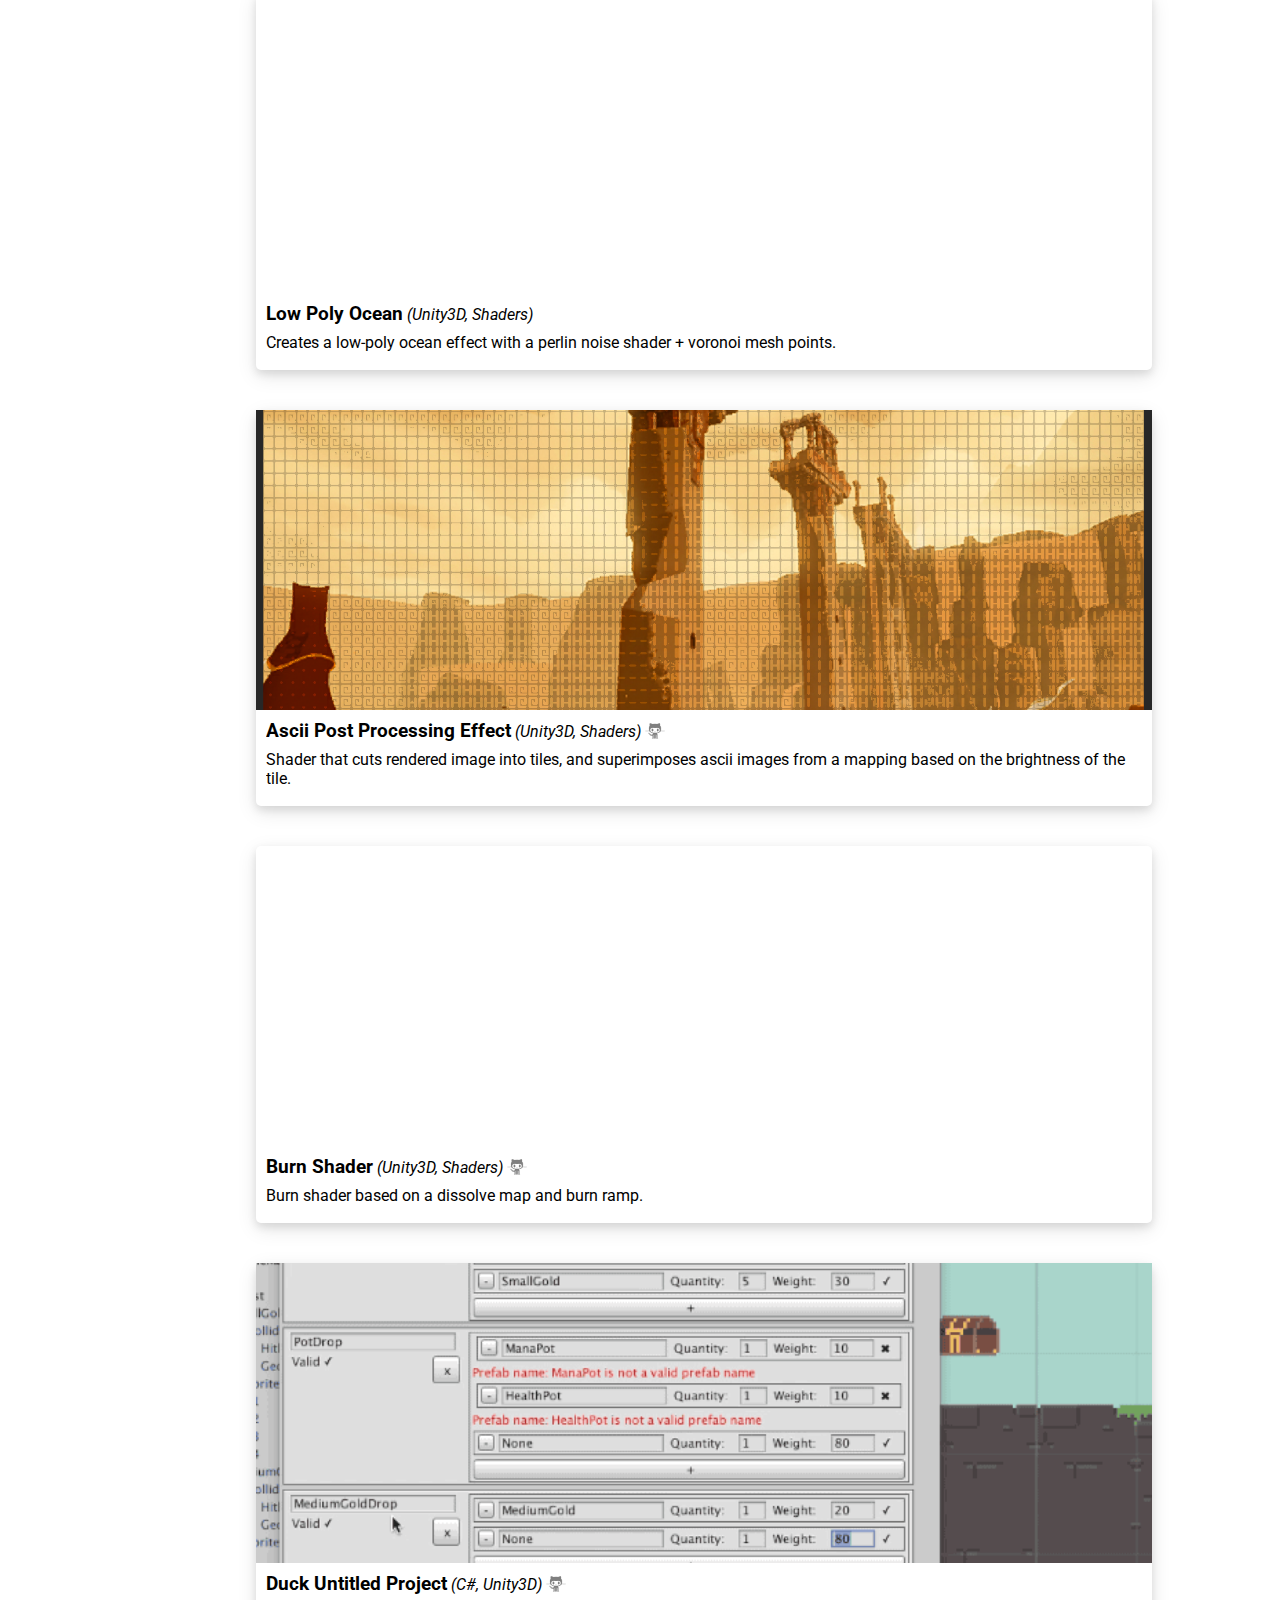
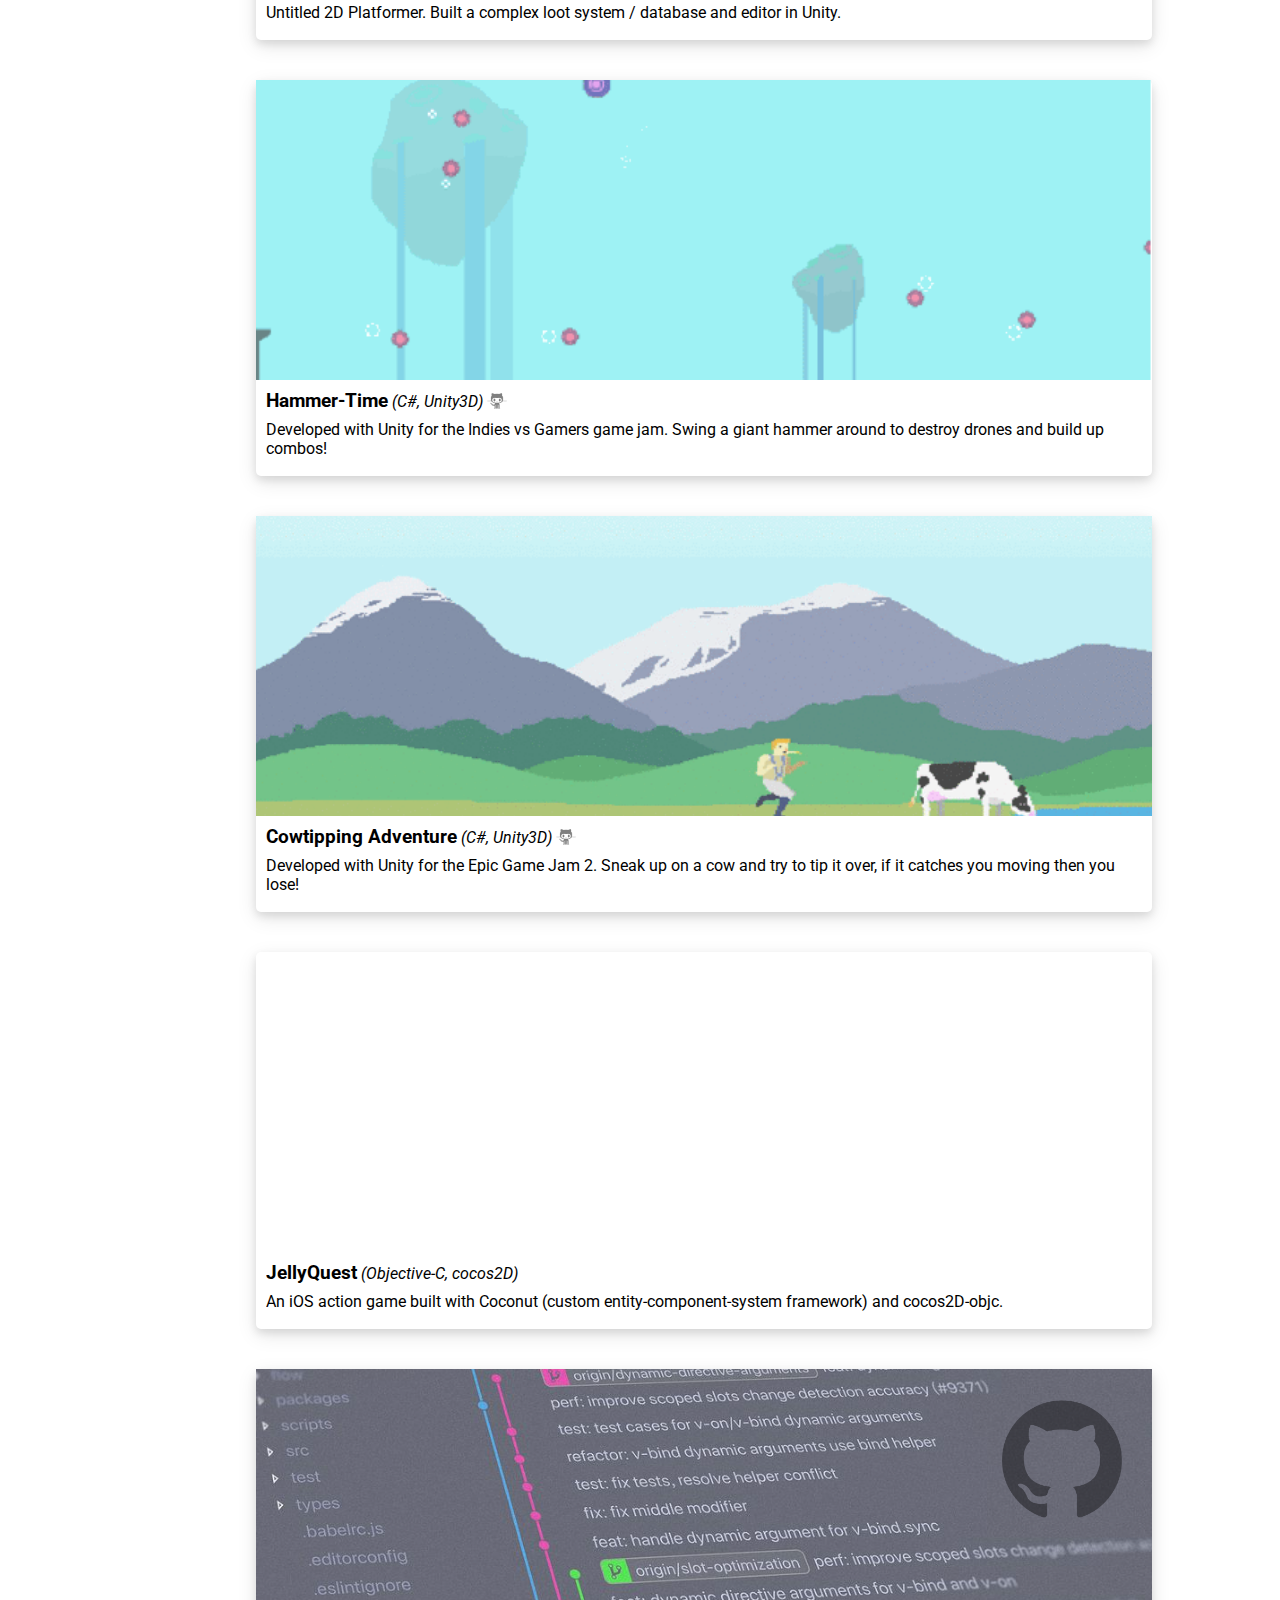
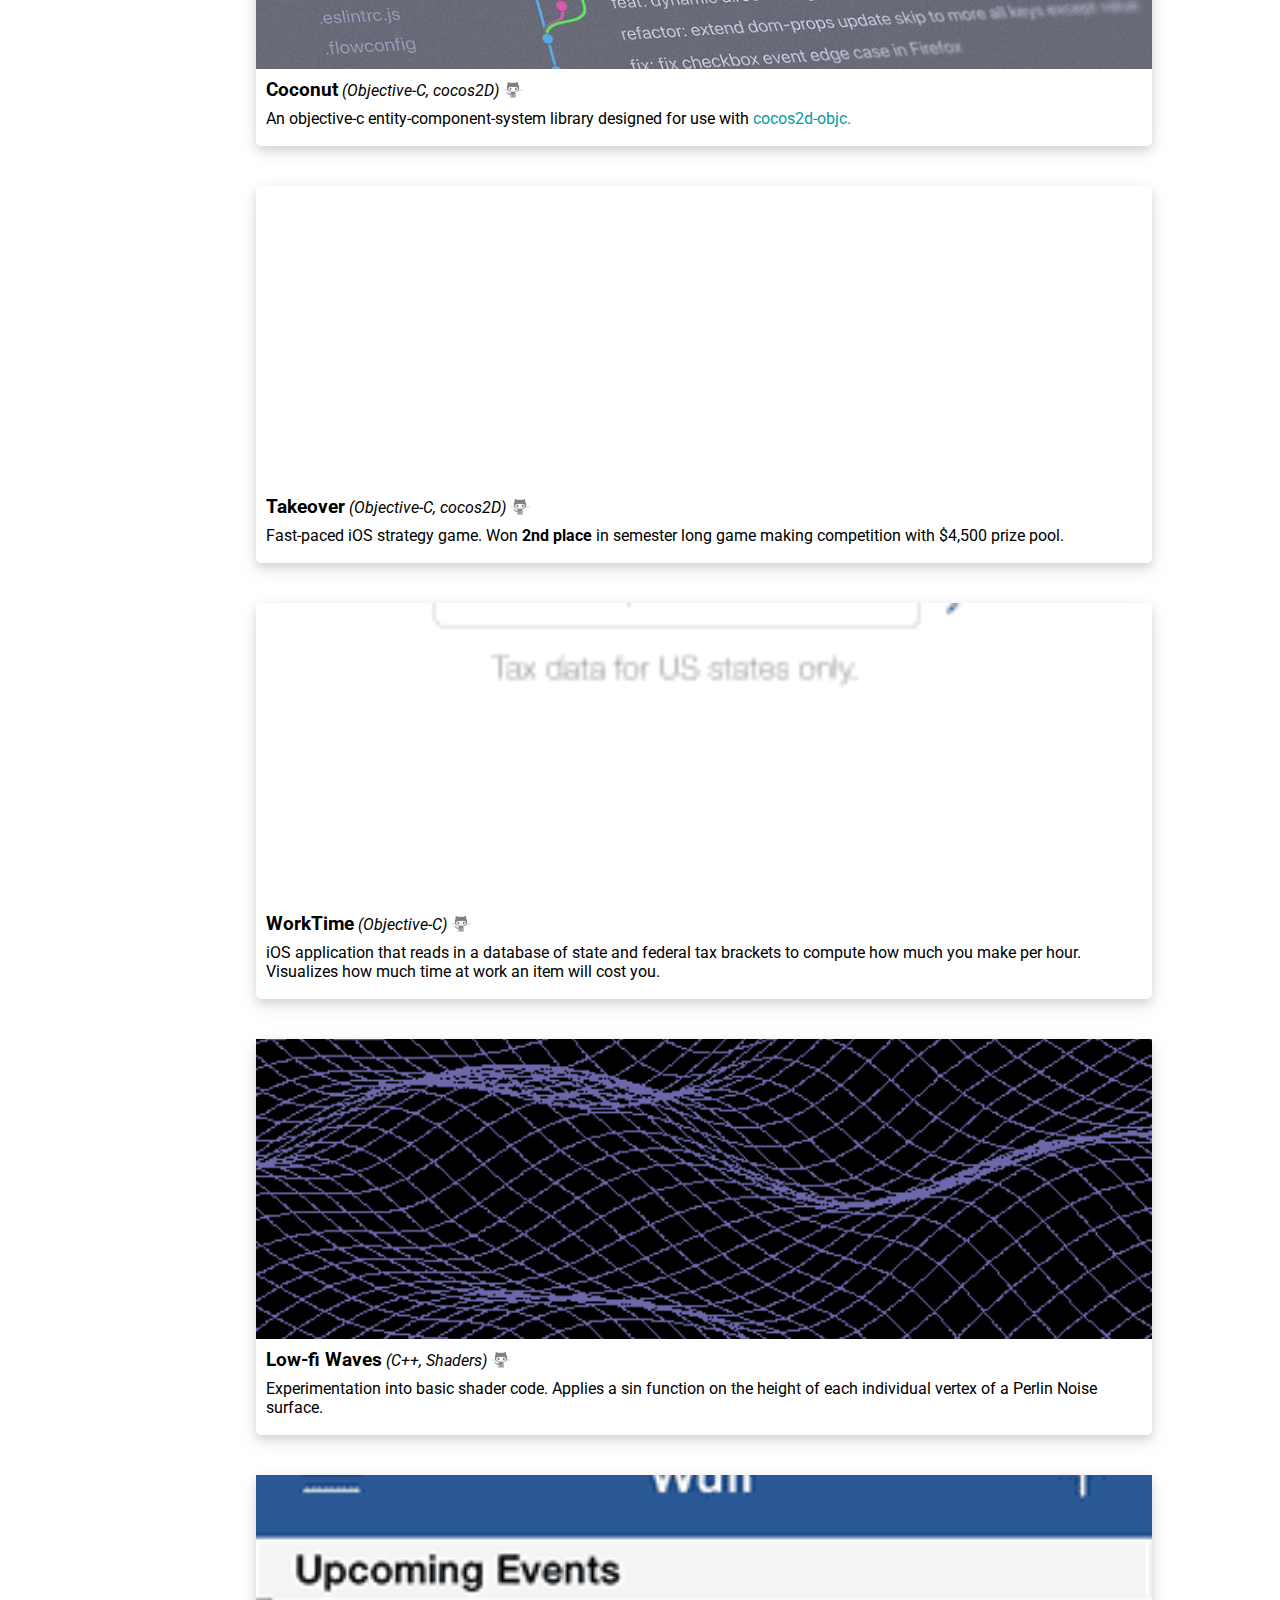
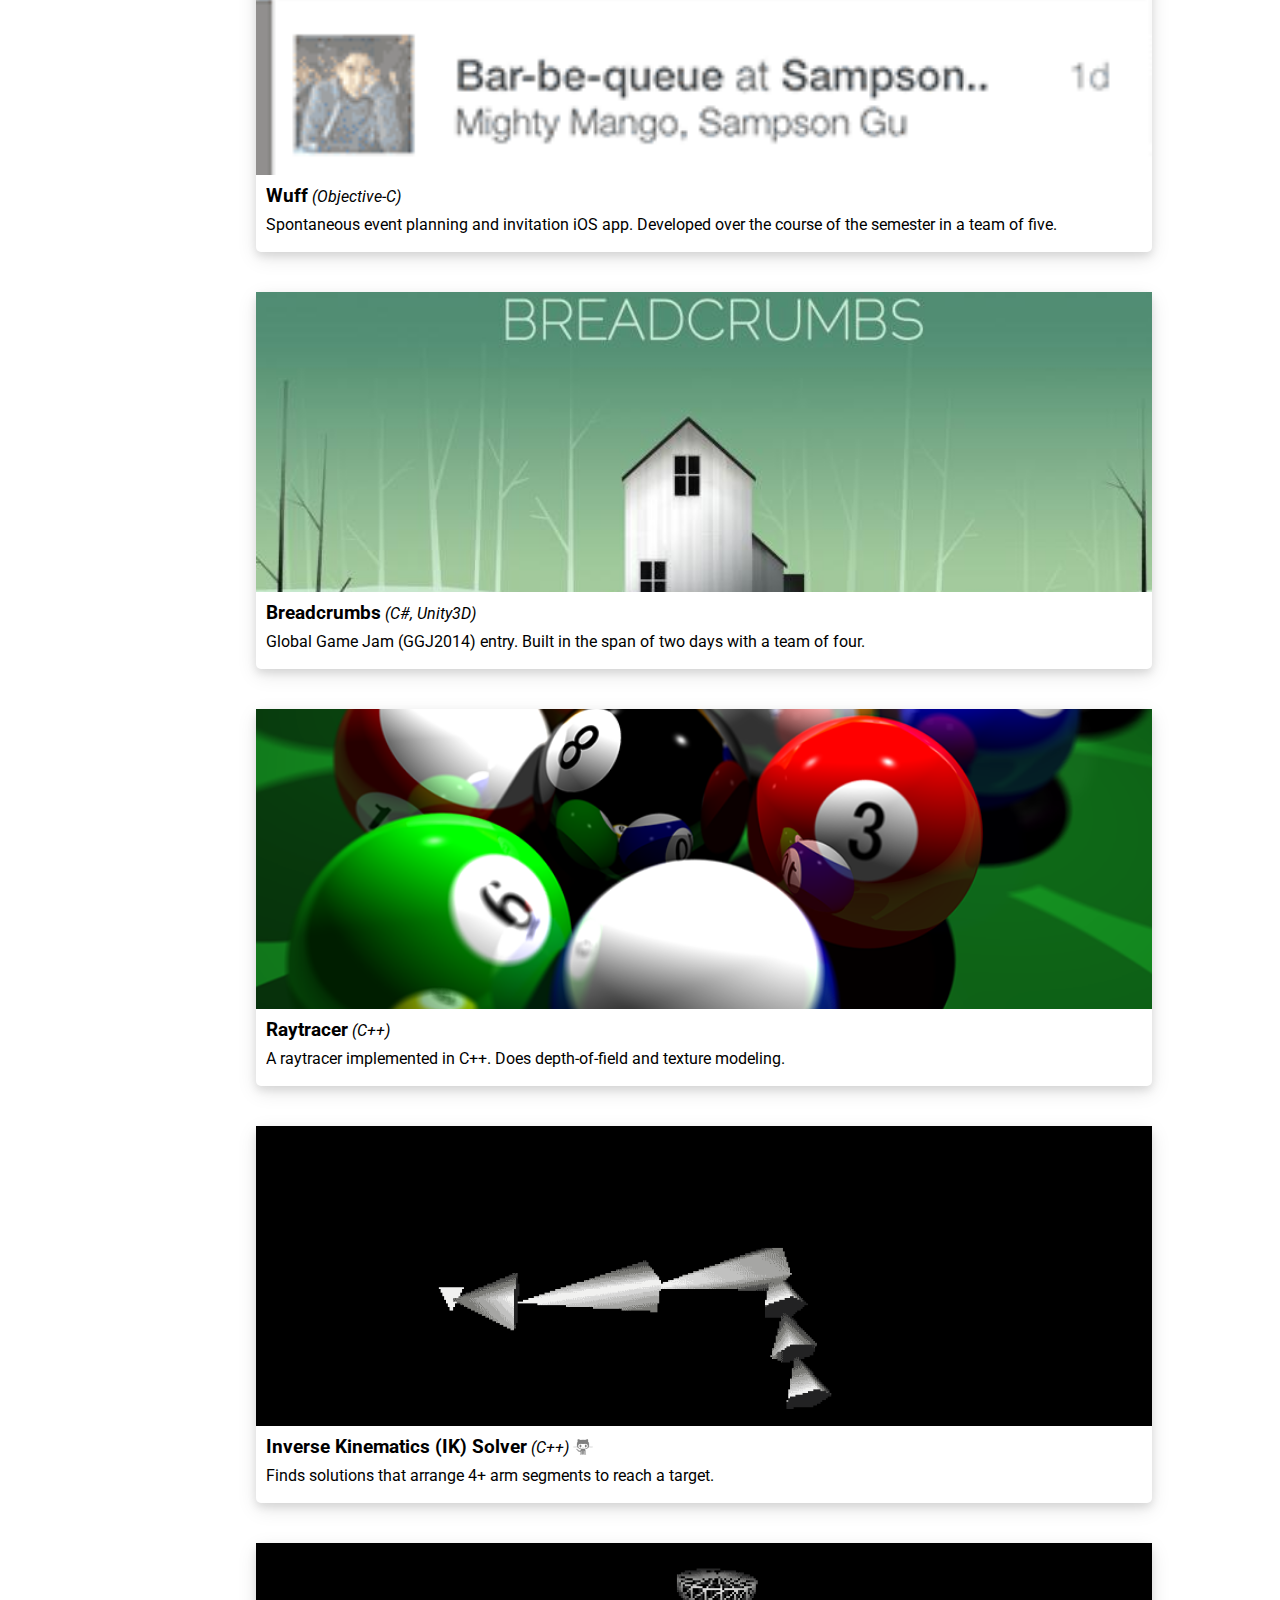
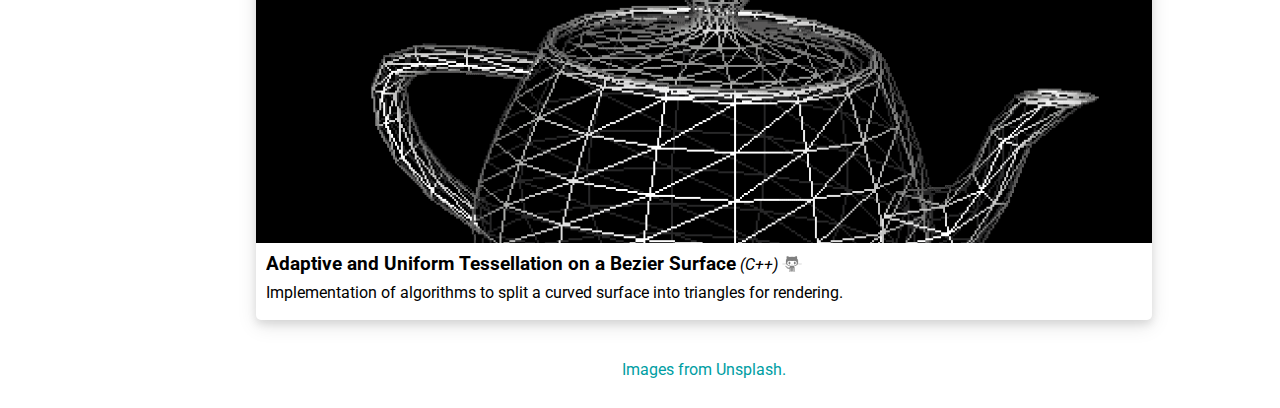
==== commit 93d1eb80: "Update latest project with Tweeter information" ====
--- a/index.html
+++ b/index.html
@@ -154,20 +154,19 @@
     <li>
       <div class="image">
         <div class="unsplash-container">
-          <img class="unsplash" src="./img/unsplash/ruby-code.jpg">
+          <img class="unsplash" src="./img/unsplash/tweeter.jpg">
           <div class="unsplash-overlay"></div>
         </div>
       </div>
       <div class="container">
         <div class="container-title">
-          <h3>rspec-timing-splitter</h3>
-          <i>(Rust)</i>
-          <a class="icon" href="https://github.com/DarrenTsung/rspec-timing-splitter"><img
-              src="./img/social/github.png"></a>
-        </div>
-        <p>
-          CLI tool used to parse rspec output and determine optimal split of test files. Replaced
-          CircleCI's built-in splitter, sped up CI builds by <b>3 minutes (26%)</b>.
+          <h3>Tweeter</h3>
+          <i>(Go, Nomad, Terraform, Packer)</i>
+          <a class="icon" href="https://github.com/tweetium"><img src="./img/social/github.png"></a>
+        </div>
+        <p>
+          Backend API deployed on reproducible infrastructure (Nomad cluster) provisioned by Terraform. Every commit has
+          CI that <b>provisions, deploys, and run smoke tests in ~3 minutes</b>.
         </p>
       </div>
     </li>
